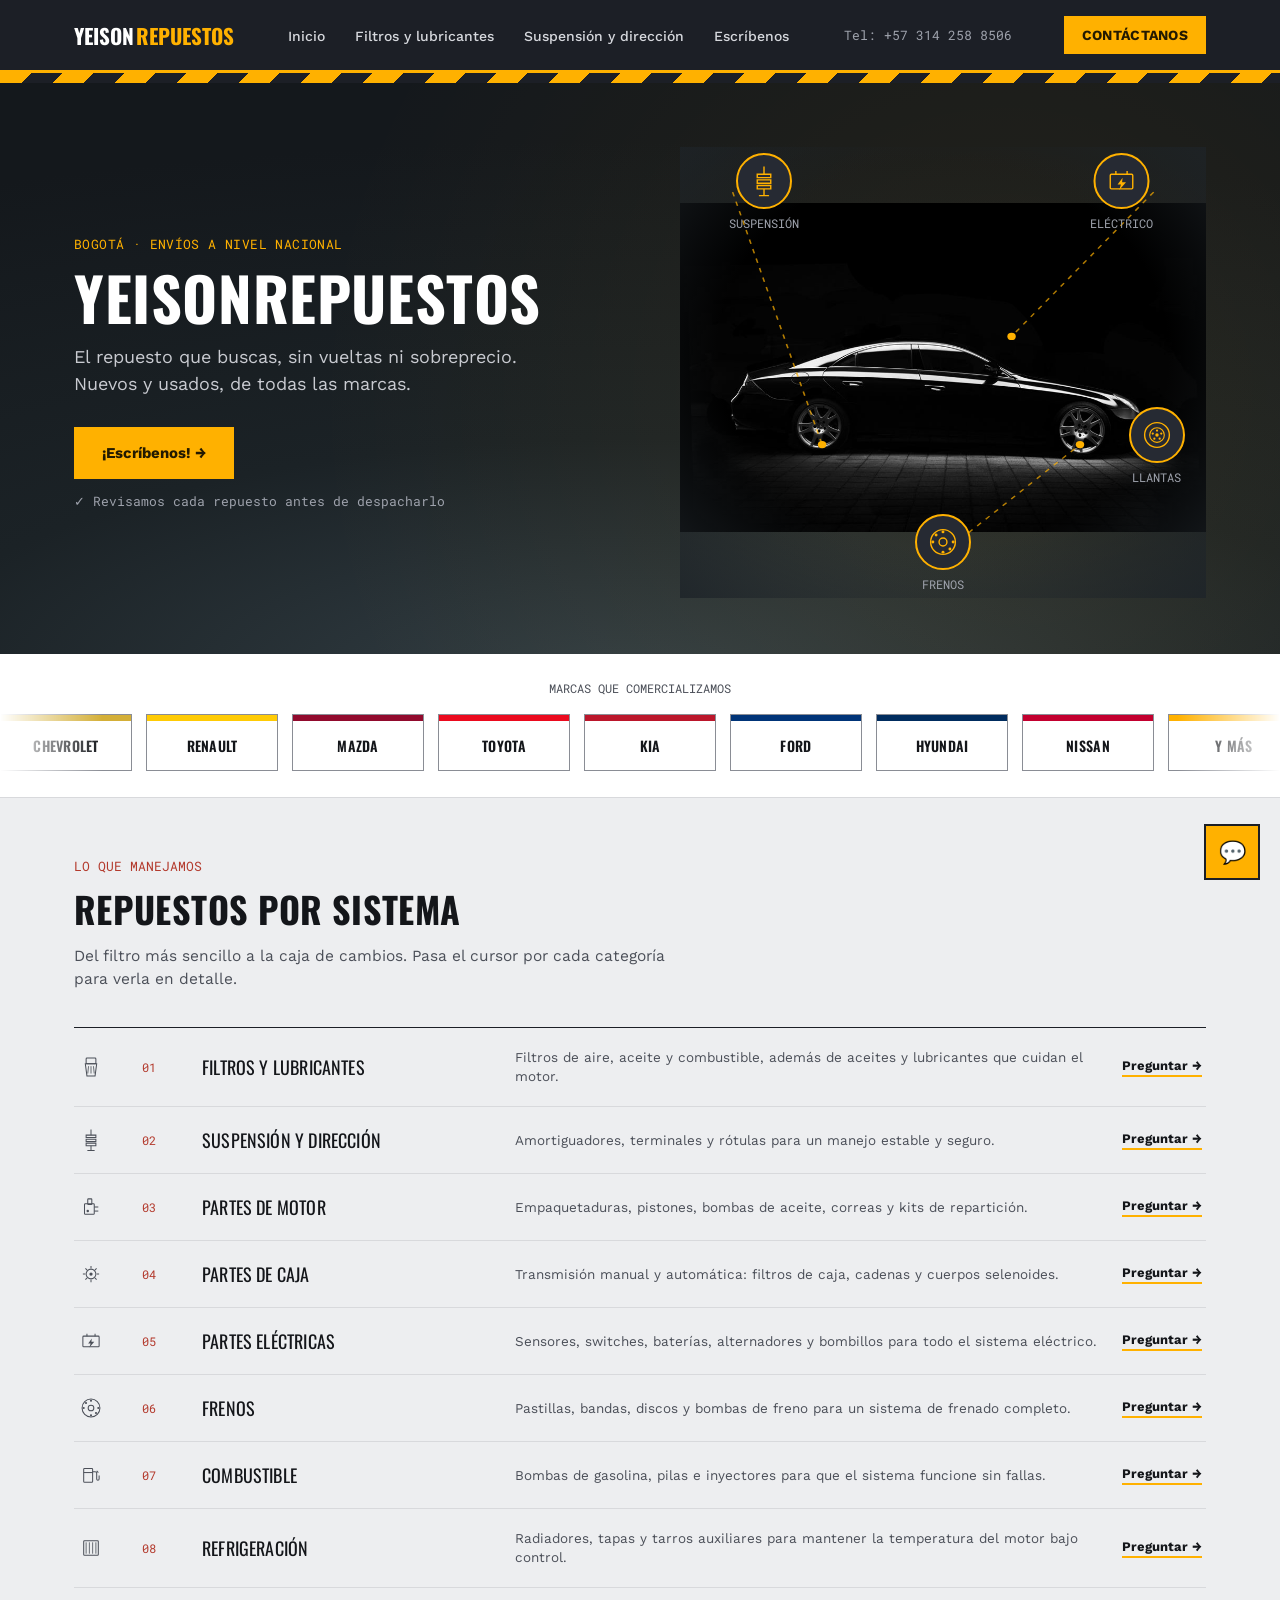
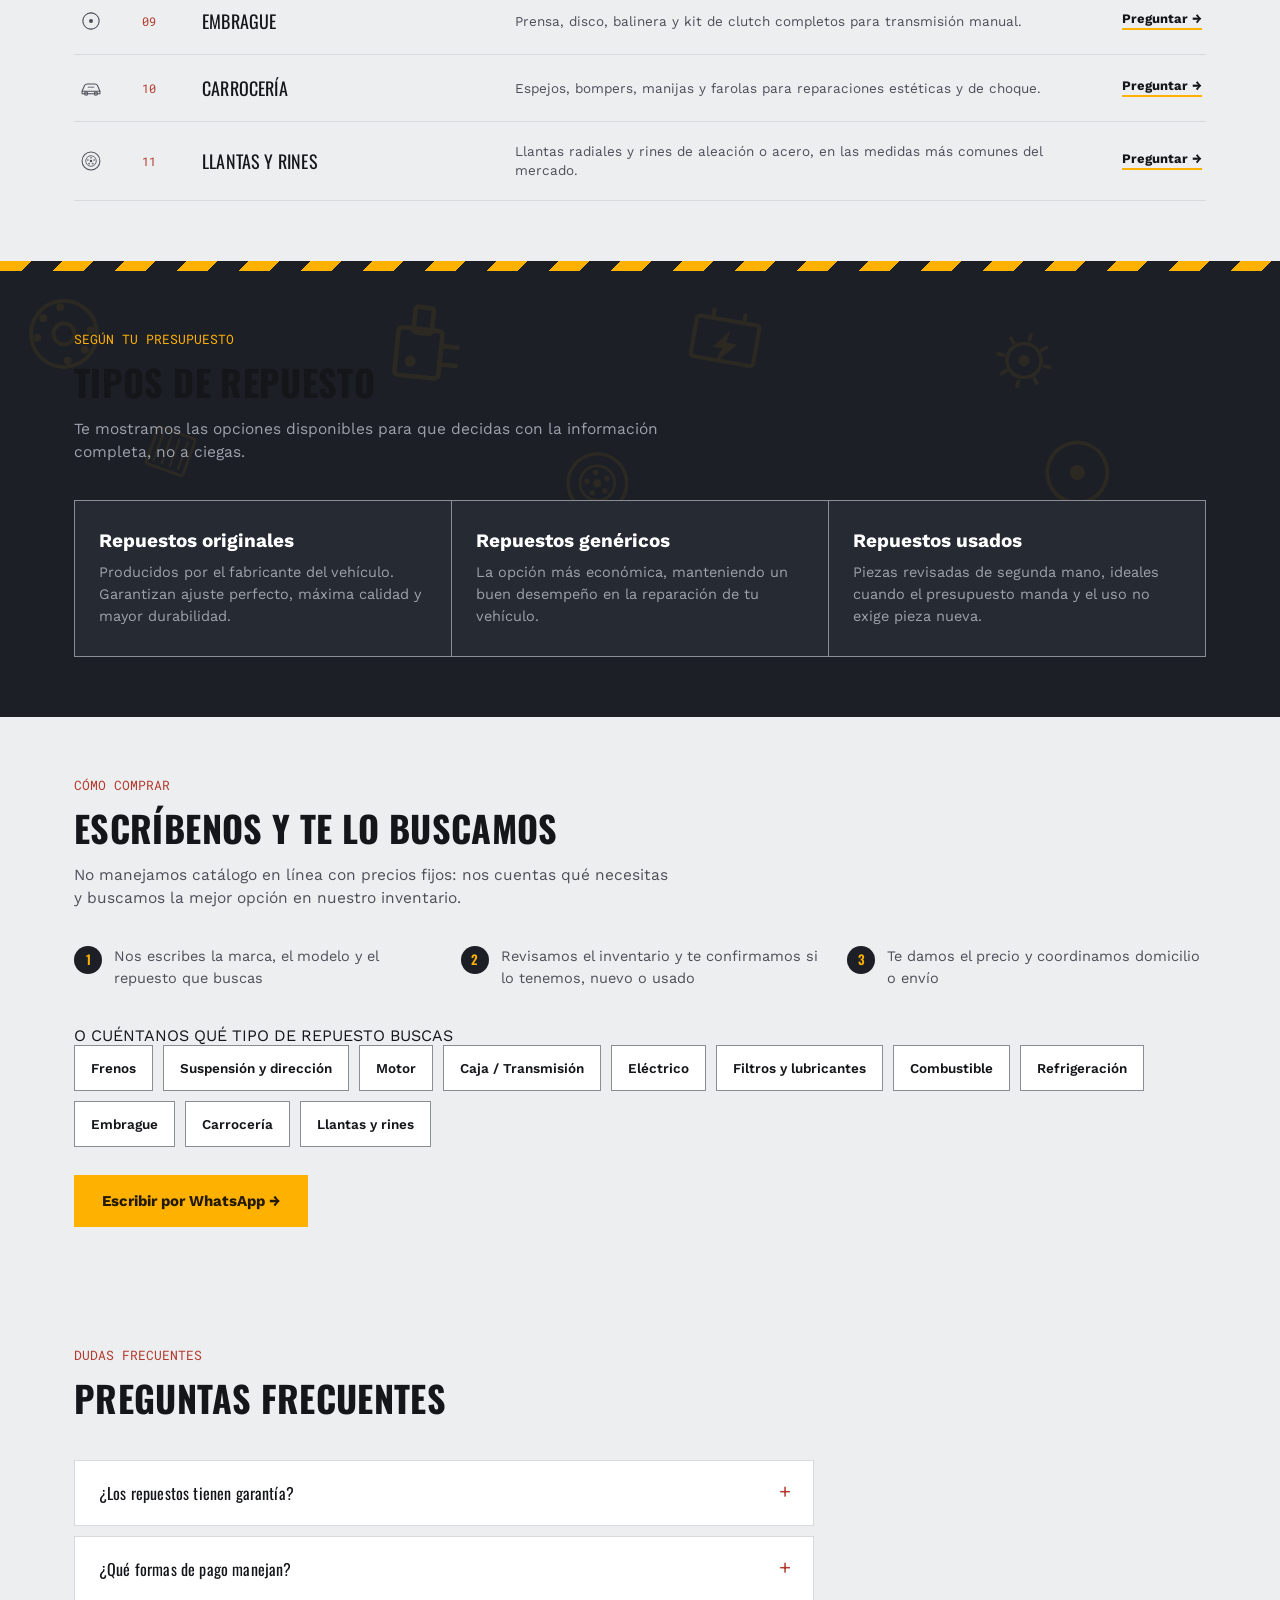
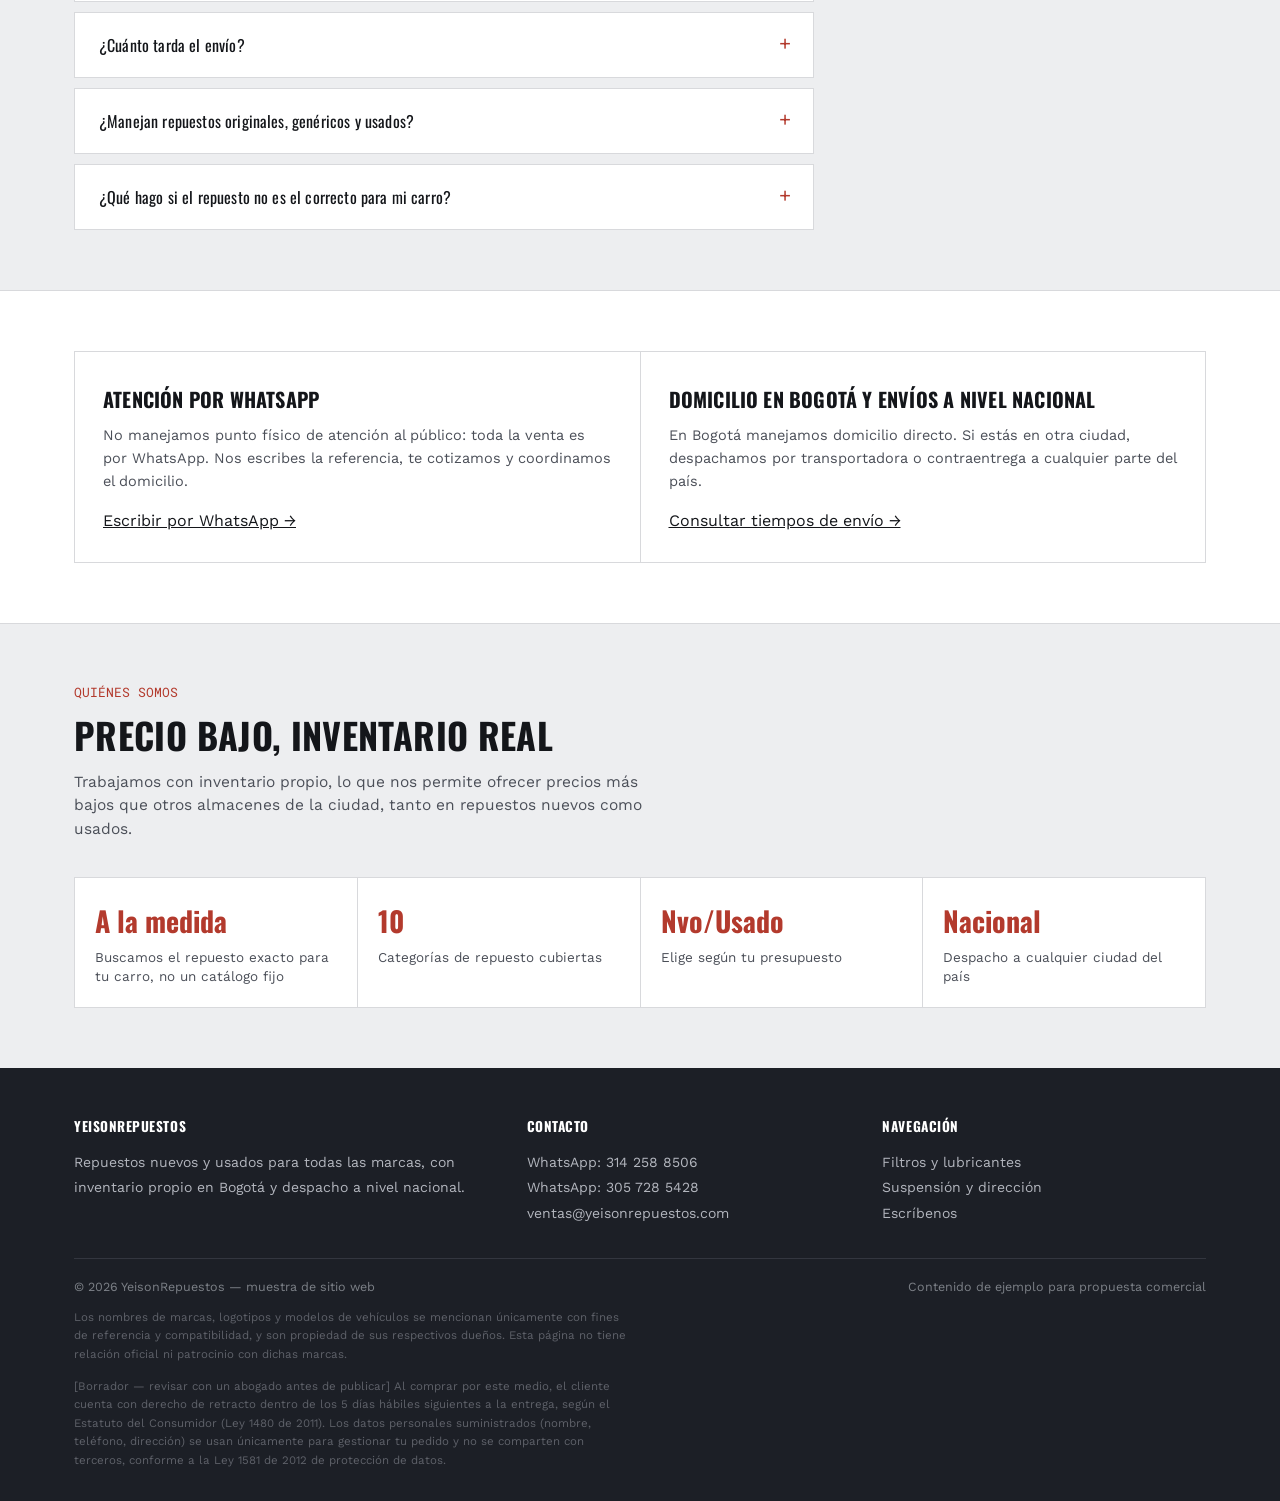
==== index.html @ 7e415b85 "Iguala el color de fondo de toda la seccion hero con el fondo del video El fondo de .hero era el --g" ====
<!DOCTYPE html>
<html lang="es">
<head>
<meta charset="UTF-8">
<meta name="viewport" content="width=device-width, initial-scale=1, viewport-fit=cover">
<link rel="icon" type="image/svg+xml" href="data:image/svg+xml,%3Csvg xmlns='http://www.w3.org/2000/svg' viewBox='0 0 100 100'%3E%3Crect width='100' height='100' rx='20' fill='%231C1F26'/%3E%3Ctext x='50' y='70' font-family='Arial,sans-serif' font-size='58' font-weight='700' fill='%23FFB100' text-anchor='middle'%3EY%3C/text%3E%3C/svg%3E">
<title>YeisonRepuestos — Repuestos de Carro en Bogotá</title>
<meta name="description" content="Repuestos de carro nuevos y usados en Bogotá con envío a nivel nacional. Frenos, suspensión, motor, filtros, eléctricos y más, de todas las marcas. Cotiza por WhatsApp.">
<!-- TEMPORAL: quitar noindex/nofollow y volver a "index, follow" cuando el sitio pase a Hostinger -->
<meta name="robots" content="noindex, nofollow">
<meta property="og:type" content="website">
<meta property="og:title" content="YeisonRepuestos — Repuestos de carro en Bogotá y a nivel nacional">
<meta property="og:description" content="Repuestos nuevos y usados de todas las marcas. Cotiza por WhatsApp y recibe en Bogotá o en cualquier ciudad del país.">
<meta property="og:locale" content="es_CO">
<meta property="og:url" content="https://www.yeisonrepuestos.com/index.html">
<meta property="og:image" content="https://www.yeisonrepuestos.com/og-image.jpg">
<meta property="og:image:width" content="1200">
<meta property="og:image:height" content="630">
<meta property="og:image:alt" content="YeisonRepuestos — Repuestos nuevos y usados en Bogotá y a nivel nacional">
<meta name="twitter:card" content="summary_large_image">
<meta name="twitter:title" content="YeisonRepuestos — Repuestos de carro en Bogotá y a nivel nacional">
<meta name="twitter:description" content="Repuestos nuevos y usados de todas las marcas. Cotiza por WhatsApp y recibe en Bogotá o en cualquier ciudad del país.">
<meta name="twitter:image" content="https://www.yeisonrepuestos.com/og-image.jpg">
<link rel="canonical" href="https://www.yeisonrepuestos.com/index.html">
<script type="application/ld+json">
{
  "@context": "https://schema.org",
  "@type": "AutoPartsStore",
  "name": "YeisonRepuestos",
  "telephone": "+573142588506",
  "description": "Repuestos de carro nuevos y usados, de todas las marcas, con despacho a nivel nacional.",
  "areaServed": ["Bogotá", "Colombia"],
  "address": {"@type": "PostalAddress", "addressLocality": "Bogotá", "addressCountry": "CO"},
  "priceRange": "$$"
}
</script>
<script type="application/ld+json">
{
  "@context": "https://schema.org",
  "@type": "FAQPage",
  "mainEntity": [
    {"@type": "Question", "name": "¿Los repuestos tienen garantía?", "acceptedAnswer": {"@type": "Answer", "text": "Cada repuesto se revisa antes de despacharlo. Escríbenos por WhatsApp y te contamos las condiciones de garantía según sea nuevo o usado."}},
    {"@type": "Question", "name": "¿Qué formas de pago manejan?", "acceptedAnswer": {"@type": "Answer", "text": "Manejamos varios medios de pago. Te los confirmamos por WhatsApp al coordinar tu pedido."}},
    {"@type": "Question", "name": "¿Cuánto tarda el envío?", "acceptedAnswer": {"@type": "Answer", "text": "En Bogotá coordinamos domicilio directo. A otras ciudades despachamos por transportadora, con tiempos que dependen del destino."}},
    {"@type": "Question", "name": "¿Manejan repuestos originales, genéricos y usados?", "acceptedAnswer": {"@type": "Answer", "text": "Sí, manejamos los tres tipos. Te mostramos las opciones disponibles según tu presupuesto para que decidas con la información completa."}},
    {"@type": "Question", "name": "¿Qué hago si el repuesto no es el correcto para mi carro?", "acceptedAnswer": {"@type": "Answer", "text": "Escríbenos apenas lo recibas y buscamos la solución más conveniente, según el caso."}}
  ]
}
</script>
<link rel="preconnect" href="https://fonts.googleapis.com">
<link rel="preconnect" href="https://fonts.gstatic.com" crossorigin>
<link href="https://fonts.googleapis.com/css2?family=Oswald:wght@400;500;600;700&family=Work+Sans:wght@400;500;600;700&family=Roboto+Mono:wght@500&display=swap" rel="stylesheet">
<style>
  :root{
    --bg:#EDEEF0;
    --surface:#FFFFFF;
    --ink:#14161A;
    --ink-soft:#4B4F58;
    --graphite:#1C1F26;
    --graphite-2:#262A33;
    --amber:#FFB100;
    --amber-ink:#231A00;
    --rust:#B33A2D;
    --green:#2F6F4E;
    --line:#D8D9DC;
    --line-strong:#8A8D95;
  }
  :root:not([data-theme="light"]){
    @media (prefers-color-scheme: dark){
      --bg:#101216; --surface:#1A1D23; --ink:#F2F2F0; --ink-soft:#B7BAC2;
      --graphite:#0B0C0F; --graphite-2:#15171C; --line:#2C2F36; --line-strong:#3A3E47;
    }
  }
  :root[data-theme="dark"]{
    --bg:#101216; --surface:#1A1D23; --ink:#F2F2F0; --ink-soft:#B7BAC2;
    --graphite:#0B0C0F; --graphite-2:#15171C; --line:#2C2F36; --line-strong:#3A3E47;
  }
  *{box-sizing:border-box;}
  html{scroll-padding-top: calc(72px + env(safe-area-inset-top,0px)); scroll-behavior:smooth;}
  html,body{height:100%;}
  body{
    margin:0; background:var(--bg); color:var(--ink);
    font-family:'Work Sans', sans-serif;
    padding-top: env(safe-area-inset-top,0px);
    padding-bottom: env(safe-area-inset-bottom,0px);
    -webkit-font-smoothing:antialiased;
  }
  h1,h2,h3,.display{
    font-family:'Oswald', sans-serif; text-transform:uppercase; letter-spacing:0.01em;
    margin:0; color:var(--ink);
  }
  a{color:inherit;}
  .wrap{max-width:1180px; margin:0 auto; padding:0 24px;}
  .icon-color{color:var(--ink-soft);}

  .hazard{
    height:10px;
    background: repeating-linear-gradient(135deg, var(--amber) 0 22px, var(--graphite) 22px 44px);
    background-size: 62px 62px;
    animation: hazard-move 3.5s linear infinite;
  }
  @keyframes hazard-move{
    from{background-position:0 0;}
    to{background-position:62px 0;}
  }
  @media (prefers-reduced-motion: reduce){
    .hazard{animation:none;}
  }

  /* SCROLL REVEAL */
  .reveal{opacity:0; transform:translateY(28px); transition:opacity .7s ease, transform .7s ease;}
  .reveal.is-visible{opacity:1; transform:translateY(0);}
  @media (prefers-reduced-motion: reduce){
    .reveal{opacity:1; transform:none; transition:none;}
  }

  /* HEADER */
  header{
    position:sticky; top:0; z-index:40; background:var(--graphite);
    padding-top: env(safe-area-inset-top,0px);
    border-bottom:3px solid var(--amber);
  }
  .nav{
    display:flex; align-items:center; justify-content:space-between;
    padding:16px 24px; max-width:1180px; margin:0 auto; gap:20px;
  }
  .brand{
    display:flex; align-items:baseline; gap:2px;
    font-family:'Oswald', sans-serif; font-size:21px; font-weight:700; color:#fff;
    text-decoration:none; line-height:1; white-space:nowrap;
  }
  .brand span{color:var(--amber);}
  .nav-links{display:flex; gap:26px; list-style:none; margin:0; padding:0;}
  .nav-links a{
    color:#D6D8DD; text-decoration:none; font-size:14px; font-weight:500;
    padding:6px 2px; border-bottom:2px solid transparent; white-space:nowrap;
  }
  .nav-links a:hover{color:#fff; border-color:var(--amber);}
  .nav-phone{
    font-family:'Roboto Mono', monospace; font-size:13px; color:#9EA2AC; white-space:nowrap;
  }
  .cta-wsp{
    display:inline-flex; align-items:center; gap:8px;
    background:var(--amber); color:var(--amber-ink);
    font-weight:700; font-size:14px; text-transform:uppercase; letter-spacing:0.02em;
    padding:11px 18px; border:none; text-decoration:none; white-space:nowrap;
  }
  .cta-wsp:hover{background:#ffc233;}

  /* HERO — simple, one message, one action (like the reference site) */
  .hero{
    background: radial-gradient(130% 95% at 50% 105%, #333f45 0%, #1b2226 45%, #14181c 100%);
    color:#fff; padding:64px 0 56px; position:relative; overflow:hidden;
  }
  .hero::before{
    content:""; position:absolute; inset:-15%; z-index:0; pointer-events:none;
    background: radial-gradient(circle at 72% 55%, rgba(255,177,0,0.07), transparent 55%);
    animation: hero-glow 9s ease-in-out infinite alternate;
  }
  @keyframes hero-glow{
    0%{ opacity:0.55; transform:scale(1); }
    100%{ opacity:1; transform:scale(1.06); }
  }
  @media (prefers-reduced-motion: reduce){
    .hero::before{ animation:none; }
  }
  .hero-grid{position:relative; z-index:1; display:grid; grid-template-columns:1.05fr 0.95fr; gap:24px; align-items:center;}
  .hero-text{text-align:left;}
  .hero-photo-wrap{position:relative; margin:0 auto; padding:56px 0 66px;}
  .hero-photo{width:100%; height:auto; display:block;}
  .hero-photo-fade{
    position:absolute; inset:0; pointer-events:none;
    background: radial-gradient(ellipse 78% 78% at 50% 46%, transparent 55%, #1e2429 100%);
  }
  .hero-photo-lines{position:absolute; inset:0; width:100%; height:100%; overflow:visible;}
  .hero-callout{position:absolute; transform:translate(-50%,-50%); display:flex; flex-direction:column; align-items:center; gap:6px;}
  .hero-callout-badge{width:56px; height:56px; border-radius:50%; background:var(--graphite-2); border:2px solid var(--amber); display:flex; align-items:center; justify-content:center;}
  .hero-callout-badge svg{width:36px; height:36px; color:var(--amber);}
  .hero-callout-label{font-family:'Roboto Mono', monospace; font-size:12px; color:#9EA2AC; white-space:nowrap;}
  .hero .kicker{
    font-family:'Roboto Mono', monospace; font-size:13px; color:var(--amber);
    letter-spacing:0.03em; display:block; margin-bottom:14px;
  }
  .hero h1{color:#fff; font-size:clamp(34px,6vw,60px); line-height:1; margin:0 0 16px;}
  .hero p.lede{
    font-family:'Work Sans'; font-size:18px; color:#C9CBD1; max-width:44ch;
    margin:0 0 30px; line-height:1.5;
  }
  @media (max-width:880px){
    .hero-grid{grid-template-columns:1fr;}
    .hero-text{text-align:center;}
    .hero p.lede{margin:0 auto 30px;}
    .hero-art{order:-1; max-width:320px; margin:0 auto 12px;}
  }
  .btn{
    display:inline-flex; align-items:center; gap:8px; padding:15px 26px;
    text-decoration:none; font-weight:700; font-size:15px; border:2px solid transparent;
    transition:transform .2s ease, background .2s ease, box-shadow .2s ease;
  }
  .btn-primary{background:var(--amber); color:var(--amber-ink);}
  .btn-primary:hover{background:#ffc233; transform:translateY(-2px); box-shadow:0 10px 20px -10px rgba(255,177,0,0.5);}
  .btn-ghost{border-color:#4A4E58; color:#fff;}
  .btn-ghost:hover{border-color:var(--amber); color:var(--amber); transform:translateY(-2px);}

  /* BRAND STRIP */
  .brands-strip{background:var(--surface); border-bottom:1px solid var(--line); overflow:hidden;}
  .brands-strip .wrap{padding-top:26px; padding-bottom:26px; max-width:100%; padding-left:0; padding-right:0;}
  .brands-strip .strip-label{
    display:block; font-family:'Roboto Mono', monospace; font-size:12px; color:var(--ink-soft);
    text-align:center; margin-bottom:18px; padding:0 16px;
  }
  .brand-marquee{
    overflow:hidden; -webkit-mask-image:linear-gradient(90deg, transparent, #000 8%, #000 92%, transparent);
    mask-image:linear-gradient(90deg, transparent, #000 8%, #000 92%, transparent);
  }
  .brand-track{
    display:flex; gap:14px; width:max-content;
    animation: brand-scroll 26s linear infinite;
  }
  .brand-marquee:hover .brand-track{animation-play-state:paused;}
  @keyframes brand-scroll{
    from{transform:translateX(0);}
    to{transform:translateX(-50%);}
  }
  @media (prefers-reduced-motion: reduce){
    .brand-track{animation:none; flex-wrap:wrap; justify-content:center; width:auto;}
  }
  .brand-badge{
    flex:none; width:132px; border:1.5px solid var(--line-strong); background:var(--surface);
    display:flex; flex-direction:column; overflow:hidden;
  }
  .brand-badge .badge-bar{height:6px;}
  .brand-badge .badge-name{
    font-family:'Oswald'; font-size:14px; font-weight:600; letter-spacing:0.02em;
    color:var(--ink); text-transform:uppercase; text-align:center; padding:14px 8px;
  }

  section{padding:60px 0;}
  .section-head{margin-bottom:36px; max-width:60ch;}
  .section-head .eyebrow{
    font-family:'Roboto Mono', monospace; font-size:12.5px; color:var(--rust); display:block; margin-bottom:8px;
  }
  .section-head h2{font-size:clamp(26px,3.4vw,36px); margin-bottom:10px;}
  .section-head p{color:var(--ink-soft); font-size:15.5px; line-height:1.5; margin:0;}

  /* INTERACTIVE CATEGORY LIST — hover-preview list inspired by the reference the user shared */
  .il-list{position:relative; border-top:1.5px solid var(--graphite);}
  .il-highlight{
    position:absolute; left:0; right:0; top:0; height:0; opacity:0;
    background:var(--amber); z-index:1; pointer-events:none;
    transition: top .35s cubic-bezier(.16,1,.3,1), height .35s cubic-bezier(.16,1,.3,1), opacity .3s ease;
  }
  .il-row{
    position:relative; z-index:2; display:grid;
    grid-template-columns: 44px 40px 1fr 2fr auto; align-items:center; gap:20px;
    padding:20px 4px; border-bottom:1px solid var(--line); cursor:pointer;
    transition:color .35s ease;
  }
  .il-row .il-icon{width:26px; height:26px; color:var(--ink-soft); transition:color .35s ease;}
  .il-row .il-num{font-family:'Roboto Mono', monospace; font-size:12px; color:var(--rust); transition:color .35s ease;}
  .il-row .il-name{font-family:'Oswald'; font-size:18px; text-transform:uppercase; letter-spacing:.01em; text-decoration:none; color:inherit;}
  .il-row .il-name:hover{text-decoration:underline;}
  .il-row .il-desc{font-size:13.5px; color:var(--ink-soft); line-height:1.4; transition:color .35s ease;}
  .il-row .il-cta{
    font-size:13px; font-weight:700; color:var(--ink); text-decoration:none;
    border-bottom:2px solid var(--amber); padding-bottom:2px; white-space:nowrap;
    transition:color .35s ease, border-color .35s ease;
  }
  .il-row.is-active{color:var(--amber-ink);}
  .il-row.is-active .il-icon,
  .il-row.is-active .il-num,
  .il-row.is-active .il-desc{color:var(--amber-ink);}
  .il-row.is-active .il-cta{color:var(--amber-ink); border-color:var(--amber-ink);}
  .il-preview{
    position:fixed; width:150px; height:150px; z-index:100;
    background:var(--graphite); border:2px solid var(--amber);
    display:flex; align-items:center; justify-content:center;
    pointer-events:none; opacity:0; clip-path:inset(50%);
    transform:translate(-50%,-50%);
    transition: clip-path .5s cubic-bezier(.4,0,.2,1), opacity .4s ease;
  }
  .il-preview svg{width:64px; height:64px; color:var(--amber);}
  @media (hover:none){ .il-preview{display:none;} }

  /* TIPOS DE REPUESTO */
  .tipos-band{background:var(--graphite); color:#fff; position:relative; overflow:hidden;}
  .tipos-band .section-head p{color:#9EA2AC;}
  .tipos-bg{position:absolute; inset:0; width:100%; height:100%; color:var(--amber); opacity:0.07; pointer-events:none; z-index:0;}
  @media (max-width:880px){ .tipos-bg{display:none;} }
  .tipos-band > .wrap{position:relative; z-index:1;}
  .tipos-grid{display:grid; grid-template-columns:repeat(3,1fr); gap:1px; background:var(--line-strong); border:1px solid var(--line-strong);}
  .tipo-card{background:var(--graphite-2); padding:28px 24px; transition:transform .25s ease, box-shadow .25s ease;}
  .tipo-card:hover{transform:translateY(-4px); box-shadow:0 10px 24px -8px rgba(255,177,0,0.25);}
  .tipo-card h3{font-size:19px; text-transform:none; letter-spacing:0; font-family:'Work Sans'; font-weight:700; color:#fff; margin-bottom:10px;}
  .tipo-card p{font-size:14.5px; color:#9EA2AC; line-height:1.5; margin:0;}

  /* PREGUNTANOS — cómo comprar, sin catálogo autoservicio */
  .ask-steps{display:grid; grid-template-columns:repeat(3,1fr); gap:28px; margin-bottom:36px;}
  .ask-step{display:flex; gap:12px; align-items:flex-start; font-size:14.5px; color:var(--ink-soft); line-height:1.5;}
  .qs-num{
    flex:none; width:28px; height:28px; border-radius:50%; background:var(--graphite); color:var(--amber);
    font-family:'Oswald'; font-size:13px; font-weight:600; display:flex; align-items:center; justify-content:center;
  }
  .ask-chips{display:flex; flex-wrap:wrap; gap:10px; margin-bottom:28px;}
  .ask-chip{
    font-family:'Work Sans'; font-size:13.5px; font-weight:600; text-decoration:none;
    padding:14px 16px; border:1.5px solid var(--line-strong); background:var(--surface); color:var(--ink);
    transition:transform .2s ease, background .2s ease, border-color .2s ease, color .2s ease;
  }
  .ask-chip:hover{background:var(--graphite); border-color:var(--graphite); color:#fff; transform:translateY(-2px);}

  /* FAQ */
  .faq-list{display:grid; gap:10px; max-width:74ch;}
  .faq-item{background:var(--surface); border:1.5px solid var(--line); padding:4px 20px;}
  .faq-item summary{
    padding:16px 4px; font-family:'Oswald'; font-size:16px; letter-spacing:0.01em;
    cursor:pointer; list-style:none; color:var(--ink); position:relative; padding-right:28px;
  }
  .faq-item summary::-webkit-details-marker{display:none;}
  .faq-item summary::after{
    content:"+"; position:absolute; right:2px; top:14px; color:var(--rust); font-size:20px; font-family:'Work Sans';
  }
  .faq-item[open] summary::after{content:"−";}
  .faq-item[open] summary{border-bottom:1px solid var(--line); margin-bottom:14px;}
  .faq-item p{font-size:14.5px; color:var(--ink-soft); line-height:1.6; margin:0 0 16px;}

  /* QUIENES SOMOS + STATS */
  .stats-grid{display:grid; grid-template-columns:repeat(4,1fr); gap:1px; background:var(--line); border:1px solid var(--line); margin-top:36px;}
  .stat-item{background:var(--surface); padding:22px 20px; transition:transform .25s ease, box-shadow .25s ease;}
  .stat-item:hover{transform:translateY(-4px); box-shadow:0 10px 20px -10px rgba(20,22,26,0.25);}
  .stat-num{font-family:'Oswald'; font-size:28px; font-weight:700; color:var(--rust); display:block; margin-bottom:6px;}
  .stat-txt{font-size:13.5px; color:var(--ink-soft); line-height:1.35;}

  /* ATENCION / ENVIOS */
  .contact-band{background:var(--surface); border-top:1px solid var(--line); border-bottom:1px solid var(--line);}
  .contact-grid{display:grid; grid-template-columns:1fr 1fr; gap:1px; background:var(--line); border:1px solid var(--line);}
  .contact-card{background:var(--surface); padding:32px 28px; transition:transform .25s ease, box-shadow .25s ease;}
  .contact-card:hover{transform:translateY(-4px); box-shadow:0 10px 20px -10px rgba(20,22,26,0.25);}
  .contact-card h3{font-size:20px; margin-bottom:10px;}
  .contact-card p{font-size:14.5px; color:var(--ink-soft); line-height:1.6; margin:0 0 18px;}

  /* FOOTER */
  footer{background:var(--graphite); color:#D6D8DD; padding:48px 0 32px; padding-bottom: calc(32px + env(safe-area-inset-bottom,0px));}
  .foot-grid{display:grid; grid-template-columns:1.3fr 1fr 1fr; gap:32px; padding-bottom:32px; border-bottom:1px solid #33363F;}
  .foot-grid h3{color:#fff; font-size:13.5px; text-transform:uppercase; letter-spacing:0.04em; margin:0 0 14px; font-family:'Oswald';}
  .foot-grid p, .foot-grid a{font-size:14px; color:#B3B6BE; line-height:1.8; text-decoration:none; display:block;}
  .foot-grid a:hover{color:var(--amber);}
  .foot-bottom{display:flex; justify-content:space-between; padding-top:20px; font-size:12.5px; color:#7C8087; flex-wrap:wrap; gap:8px;}
  .trademark-note{font-size:11.5px; color:#5E6169; line-height:1.6; margin:14px 0 0; max-width:80ch;}

  .wsp-float{
    position:fixed; right:20px; bottom:calc(20px + env(safe-area-inset-bottom,0px));
    background:var(--amber); color:var(--amber-ink); width:56px; height:56px;
    display:flex; align-items:center; justify-content:center; text-decoration:none;
    font-weight:700; font-size:22px; z-index:50; border:2px solid var(--graphite);
  }
  .wsp-float::before{
    content:""; position:absolute; inset:-6px; border-radius:50%;
    border:2px solid var(--amber); opacity:0; animation:wsp-pulse 2.4s ease-out infinite;
  }
  @keyframes wsp-pulse{
    0%{opacity:.55; transform:scale(0.9);}
    100%{opacity:0; transform:scale(1.5);}
  }
  @media (prefers-reduced-motion: reduce){
    .wsp-float::before{animation:none;}
  }
  .mobile-cta{display:none;}
  @media (max-width:640px){
    .wsp-float{display:none;}
    .mobile-cta{
      display:flex; position:fixed; left:0; right:0; bottom:0; z-index:60;
      background:var(--graphite); border-top:3px solid var(--amber);
      padding:10px 16px calc(10px + env(safe-area-inset-bottom,0px));
    }
    .mobile-cta a{
      flex:1; display:flex; align-items:center; justify-content:center; gap:8px;
      background:var(--amber); color:var(--amber-ink); font-weight:700; font-size:15px;
      padding:12px; text-decoration:none;
    }
    body{padding-bottom:calc(70px + env(safe-area-inset-bottom,0px));}
  }

  @media (max-width:1180px){
    .nav-links, .nav-phone{display:none;}
  }
  @media (max-width:880px){
    .il-row{grid-template-columns: 32px 1fr auto; row-gap:6px;}
    .il-row .il-num{display:none;}
    .il-row .il-desc{grid-column:1 / -1; padding-left:44px;}
    .tipos-grid{grid-template-columns:1fr;}
    .ask-steps{grid-template-columns:1fr;}
    .grid{grid-template-columns:repeat(2,1fr);}
    .stats-grid{grid-template-columns:repeat(2,1fr);}
    .contact-grid{grid-template-columns:1fr;}
    .foot-grid{grid-template-columns:1fr; gap:24px;}
  }
  @media (max-width:560px){
    .grid{grid-template-columns:1fr;}
    .stats-grid{grid-template-columns:1fr;}
  }

  :focus-visible{outline:none; box-shadow: 0 0 0 2px var(--amber), 0 0 0 5px var(--graphite);}
  .skip-link{position:absolute; left:-9999px; top:0; background:var(--amber); color:var(--amber-ink); padding:12px 20px; font-weight:700; z-index:200; text-decoration:none;}
  .skip-link:focus{left:12px; top:12px;}
  @media (prefers-reduced-motion: reduce){ html{scroll-behavior:auto;} }
</style>
</head>
<body>
<a href="#main-content" class="skip-link">Saltar al contenido</a>

<svg width="0" height="0" style="position:absolute" aria-hidden="true">
  <defs>
    <symbol id="ic-frenos" viewBox="0 0 64 64">
      <circle cx="32" cy="32" r="22" fill="none" stroke="currentColor" stroke-width="2.5"/>
      <circle cx="32" cy="32" r="7" fill="none" stroke="currentColor" stroke-width="2.5"/>
      <circle cx="32" cy="14" r="2.6" fill="currentColor"/><circle cx="32" cy="50" r="2.6" fill="currentColor"/>
      <circle cx="14" cy="32" r="2.6" fill="currentColor"/><circle cx="50" cy="32" r="2.6" fill="currentColor"/>
      <circle cx="19.7" cy="19.7" r="2.6" fill="currentColor"/><circle cx="44.3" cy="44.3" r="2.6" fill="currentColor"/>
    </symbol>
    <symbol id="ic-suspension" viewBox="0 0 64 64">
      <line x1="32" y1="6" x2="32" y2="20" stroke="currentColor" stroke-width="2.5"/>
      <path d="M20 20 h24 v6 h-24 z M20 30 h24 v6 h-24 z M20 40 h24 v6 h-24 z" fill="none" stroke="currentColor" stroke-width="2.5"/>
      <line x1="32" y1="46" x2="32" y2="58" stroke="currentColor" stroke-width="2.5"/>
      <line x1="24" y1="58" x2="40" y2="58" stroke="currentColor" stroke-width="2.5" stroke-linecap="round"/>
    </symbol>
    <symbol id="ic-motor" viewBox="0 0 64 64">
      <rect x="16" y="24" width="24" height="26" rx="2" fill="none" stroke="currentColor" stroke-width="2.5"/>
      <rect x="24" y="12" width="10" height="14" rx="1.5" fill="none" stroke="currentColor" stroke-width="2.5"/>
      <line x1="40" y1="32" x2="50" y2="32" stroke="currentColor" stroke-width="2.5"/>
      <line x1="40" y1="42" x2="50" y2="42" stroke="currentColor" stroke-width="2.5"/>
      <circle cx="24" cy="42" r="3" fill="currentColor"/>
    </symbol>
    <symbol id="ic-filtros" viewBox="0 0 64 64">
      <rect x="20" y="10" width="24" height="14" rx="2" fill="none" stroke="currentColor" stroke-width="2.5"/>
      <path d="M18 24 h28 l-4 30 h-20 z" fill="none" stroke="currentColor" stroke-width="2.5"/>
      <line x1="26" y1="30" x2="24" y2="48" stroke="currentColor" stroke-width="2"/>
      <line x1="32" y1="30" x2="32" y2="48" stroke="currentColor" stroke-width="2"/>
      <line x1="38" y1="30" x2="40" y2="48" stroke="currentColor" stroke-width="2"/>
    </symbol>
    <symbol id="ic-electrico" viewBox="0 0 64 64">
      <rect x="12" y="20" width="40" height="26" rx="2" fill="none" stroke="currentColor" stroke-width="2.5"/>
      <line x1="22" y1="20" x2="22" y2="14" stroke="currentColor" stroke-width="2.5"/>
      <line x1="42" y1="20" x2="42" y2="14" stroke="currentColor" stroke-width="2.5"/>
      <polygon points="34,26 25,38 31,38 28,48 40,34 33,34" fill="currentColor"/>
    </symbol>
    <symbol id="ic-carroceria" viewBox="0 0 64 64">
      <path d="M10 40 l6-14 c1.5-3 4-4 7-4 h18 c3 0 5.5 1 7 4 l6 14" fill="none" stroke="currentColor" stroke-width="2.5"/>
      <path d="M10 40 h44 v6 h-44 z" fill="none" stroke="currentColor" stroke-width="2.5"/>
      <circle cx="20" cy="46" r="4" fill="none" stroke="currentColor" stroke-width="2.5"/>
      <circle cx="44" cy="46" r="4" fill="none" stroke="currentColor" stroke-width="2.5"/>
      <line x1="24" y1="30" x2="40" y2="30" stroke="currentColor" stroke-width="2"/>
    </symbol>
    <symbol id="ic-caja" viewBox="0 0 64 64">
      <circle cx="32" cy="32" r="12" fill="none" stroke="currentColor" stroke-width="2.5"/>
      <circle cx="32" cy="32" r="4" fill="currentColor"/>
      <g stroke="currentColor" stroke-width="2.5">
        <line x1="32" y1="12" x2="32" y2="18"/><line x1="32" y1="46" x2="32" y2="52"/>
        <line x1="12" y1="32" x2="18" y2="32"/><line x1="46" y1="32" x2="52" y2="32"/>
        <line x1="18.3" y1="18.3" x2="22.5" y2="22.5"/><line x1="41.5" y1="41.5" x2="45.7" y2="45.7"/>
        <line x1="45.7" y1="18.3" x2="41.5" y2="22.5"/><line x1="22.5" y1="41.5" x2="18.3" y2="45.7"/>
      </g>
    </symbol>
    <symbol id="ic-combustible" viewBox="0 0 64 64">
      <rect x="14" y="16" width="22" height="34" rx="2" fill="none" stroke="currentColor" stroke-width="2.5"/>
      <line x1="14" y1="26" x2="36" y2="26" stroke="currentColor" stroke-width="2.5"/>
      <path d="M36 24 h6 c2 0 4 2 4 4 v14 c0 2 1.5 3 3 3 s3-1 3-3 v-9" fill="none" stroke="currentColor" stroke-width="2.5"/>
      <path d="M46 22 l4 4" stroke="currentColor" stroke-width="2.5"/>
    </symbol>
    <symbol id="ic-refrigeracion" viewBox="0 0 64 64">
      <rect x="14" y="14" width="36" height="36" rx="2" fill="none" stroke="currentColor" stroke-width="2.5"/>
      <path d="M20 18 v28 M28 18 v28 M36 18 v28 M44 18 v28" stroke="currentColor" stroke-width="2"/>
    </symbol>
    <symbol id="ic-embrague" viewBox="0 0 64 64">
      <circle cx="32" cy="32" r="20" fill="none" stroke="currentColor" stroke-width="2.5"/>
      <circle cx="32" cy="32" r="20" fill="none" stroke="currentColor" stroke-width="1.5" stroke-dasharray="3 4"/>
      <circle cx="32" cy="32" r="5" fill="currentColor"/>
    </symbol>
    <symbol id="ic-llantas" viewBox="0 0 64 64">
      <circle cx="32" cy="32" r="22" fill="none" stroke="currentColor" stroke-width="2.5"/>
      <circle cx="32" cy="32" r="13" fill="none" stroke="currentColor" stroke-width="2"/>
      <circle cx="32" cy="32" r="3" fill="currentColor"/>
      <circle cx="32" cy="24" r="2" fill="currentColor"/><circle cx="39.6" cy="29.5" r="2" fill="currentColor"/>
      <circle cx="36.7" cy="38.5" r="2" fill="currentColor"/><circle cx="27.3" cy="38.5" r="2" fill="currentColor"/>
      <circle cx="24.4" cy="29.5" r="2" fill="currentColor"/>
    </symbol>
  </defs>
</svg>

<header>
  <nav class="nav" aria-label="Principal">
    <a href="#" class="brand">YEISON<span>REPUESTOS</span></a>
    <ul class="nav-links">
      <li><a href="#">Inicio</a></li>
      <li><a href="filtros.html">Filtros y lubricantes</a></li>
      <li><a href="suspension.html">Suspensión y dirección</a></li>
      <li><a href="#catalogo">Escríbenos</a></li>
    </ul>
    <span class="nav-phone">Tel: +57 314 258 8506</span>
    <a class="cta-wsp" href="https://wa.me/573142588506" target="_blank" rel="noopener">Contáctanos</a>
  </nav>
</header>

<div class="hazard"></div>

<main id="main-content" tabindex="-1">
<section class="hero">
  <div class="wrap hero-grid">
    <div class="hero-text">
      <span class="kicker">BOGOTÁ · ENVÍOS A NIVEL NACIONAL</span>
      <h1>YEISONREPUESTOS</h1>
      <p class="lede">El repuesto que buscas, sin vueltas ni sobreprecio. Nuevos y usados, de todas las marcas.</p>
      <a class="btn btn-primary" href="https://wa.me/573142588506" target="_blank" rel="noopener">¡Escríbenos! →</a>
      <p style="font-family:'Roboto Mono',monospace; font-size:12.5px; color:#9EA2AC; margin:14px 0 0;">✓ Revisamos cada repuesto antes de despacharlo</p>
    </div>
    <div class="hero-art reveal">
      <div class="hero-photo-wrap">
        <video class="hero-photo" autoplay muted loop playsinline poster="hero-car.jpg" width="1000" height="625" aria-label="Carro sedán desarmándose y armándose en sus partes, referencia visual de los repuestos que maneja YeisonRepuestos">
          <source src="hero-car.mp4" type="video/mp4">
        </video>
        <div class="hero-photo-fade" aria-hidden="true"></div>
        <svg class="hero-photo-lines" viewBox="0 0 100 100" preserveAspectRatio="none" aria-hidden="true">
          <line x1="10" y1="10" x2="27" y2="66" stroke="#FFB100" stroke-width="0.3" stroke-dasharray="1 1.2" opacity="0.7"/>
          <line x1="90" y1="10" x2="63" y2="42" stroke="#FFB100" stroke-width="0.3" stroke-dasharray="1 1.2" opacity="0.7"/>
          <line x1="50" y1="90" x2="76" y2="66" stroke="#FFB100" stroke-width="0.3" stroke-dasharray="1 1.2" opacity="0.7"/>
          <circle cx="27" cy="66" r="0.8" fill="#FFB100"/>
          <circle cx="63" cy="42" r="0.8" fill="#FFB100"/>
          <circle cx="76" cy="66" r="0.8" fill="#FFB100"/>
        </svg>
        <div class="hero-callout" style="left:16%; top:10%;" aria-hidden="true">
          <span class="hero-callout-badge"><svg viewBox="0 0 64 64"><use href="#ic-suspension"></use></svg></span>
          <span class="hero-callout-label">SUSPENSIÓN</span>
        </div>
        <div class="hero-callout" style="left:84%; top:10%;" aria-hidden="true">
          <span class="hero-callout-badge"><svg viewBox="0 0 64 64"><use href="#ic-electrico"></use></svg></span>
          <span class="hero-callout-label">ELÉCTRICO</span>
        </div>
        <div class="hero-callout" style="left:50%; top:90%;" aria-hidden="true">
          <span class="hero-callout-badge"><svg viewBox="0 0 64 64"><use href="#ic-frenos"></use></svg></span>
          <span class="hero-callout-label">FRENOS</span>
        </div>
        <div class="hero-callout" style="left:90.6%; top:66.4%;" aria-hidden="true">
          <span class="hero-callout-badge"><svg viewBox="0 0 64 64"><use href="#ic-llantas"></use></svg></span>
          <span class="hero-callout-label">LLANTAS</span>
        </div>
      </div>
    </div>
  </div>
</section>

<div class="brands-strip">
  <div class="wrap">
    <span class="strip-label">MARCAS QUE COMERCIALIZAMOS</span>
    <div class="brand-marquee">
      <div class="brand-track">
        <div class="brand-badge"><span class="badge-bar" style="background:#D4AF37;"></span><span class="badge-name">Chevrolet</span></div>
        <div class="brand-badge"><span class="badge-bar" style="background:#FFCB05;"></span><span class="badge-name">Renault</span></div>
        <div class="brand-badge"><span class="badge-bar" style="background:#910A2D;"></span><span class="badge-name">Mazda</span></div>
        <div class="brand-badge"><span class="badge-bar" style="background:#EB0A1E;"></span><span class="badge-name">Toyota</span></div>
        <div class="brand-badge"><span class="badge-bar" style="background:#BB162B;"></span><span class="badge-name">Kia</span></div>
        <div class="brand-badge"><span class="badge-bar" style="background:#003478;"></span><span class="badge-name">Ford</span></div>
        <div class="brand-badge"><span class="badge-bar" style="background:#002C5E;"></span><span class="badge-name">Hyundai</span></div>
        <div class="brand-badge"><span class="badge-bar" style="background:#C3002F;"></span><span class="badge-name">Nissan</span></div>
        <div class="brand-badge"><span class="badge-bar" style="background:var(--amber);"></span><span class="badge-name">Y más</span></div>
        <div class="brand-badge"><span class="badge-bar" style="background:#D4AF37;"></span><span class="badge-name">Chevrolet</span></div>
        <div class="brand-badge"><span class="badge-bar" style="background:#FFCB05;"></span><span class="badge-name">Renault</span></div>
        <div class="brand-badge"><span class="badge-bar" style="background:#910A2D;"></span><span class="badge-name">Mazda</span></div>
        <div class="brand-badge"><span class="badge-bar" style="background:#EB0A1E;"></span><span class="badge-name">Toyota</span></div>
        <div class="brand-badge"><span class="badge-bar" style="background:#BB162B;"></span><span class="badge-name">Kia</span></div>
        <div class="brand-badge"><span class="badge-bar" style="background:#003478;"></span><span class="badge-name">Ford</span></div>
        <div class="brand-badge"><span class="badge-bar" style="background:#002C5E;"></span><span class="badge-name">Hyundai</span></div>
        <div class="brand-badge"><span class="badge-bar" style="background:#C3002F;"></span><span class="badge-name">Nissan</span></div>
        <div class="brand-badge"><span class="badge-bar" style="background:var(--amber);"></span><span class="badge-name">Y más</span></div>
      </div>
    </div>
  </div>
</div>

<section>
  <div class="wrap">
    <div class="section-head reveal">
      <span class="eyebrow">LO QUE MANEJAMOS</span>
      <h2>Repuestos por sistema</h2>
      <p>Del filtro más sencillo a la caja de cambios. Pasa el cursor por cada categoría para verla en detalle.</p>
    </div>

    <div class="il-list reveal" id="il-list">
      <div class="il-highlight" id="il-highlight"></div>

      <div id="cat-filtros" class="il-row" data-icon="ic-filtros">
        <svg class="il-icon" aria-hidden="true"><use href="#ic-filtros"></use></svg>
        <span class="il-num">01</span>
        <a class="il-name" href="filtros.html">Filtros y lubricantes</a>
        <span class="il-desc">Filtros de aire, aceite y combustible, además de aceites y lubricantes que cuidan el motor.</span>
        <a class="il-cta" href="https://wa.me/573142588506?text=Hola%2C%20estoy%20buscando%20un%20repuesto%20de%20Filtro%20o%20lubricante%20para%20mi%20carro" target="_blank" rel="noopener">Preguntar →</a>
      </div>

      <div id="cat-suspension" class="il-row" data-icon="ic-suspension">
        <svg class="il-icon" aria-hidden="true"><use href="#ic-suspension"></use></svg>
        <span class="il-num">02</span>
        <a class="il-name" href="suspension.html">Suspensión y dirección</a>
        <span class="il-desc">Amortiguadores, terminales y rótulas para un manejo estable y seguro.</span>
        <a class="il-cta" href="https://wa.me/573142588506?text=Hola%2C%20estoy%20buscando%20un%20repuesto%20de%20Suspensi%C3%B3n%20y%20direcci%C3%B3n%20para%20mi%20carro" target="_blank" rel="noopener">Preguntar →</a>
      </div>

      <div class="il-row" data-icon="ic-motor">
        <svg class="il-icon" aria-hidden="true"><use href="#ic-motor"></use></svg>
        <span class="il-num">03</span>
        <a class="il-name" href="motor.html">Partes de motor</a>
        <span class="il-desc">Empaquetaduras, pistones, bombas de aceite, correas y kits de repartición.</span>
        <a class="il-cta" href="https://wa.me/573142588506?text=Hola%2C%20estoy%20buscando%20un%20repuesto%20de%20Motor%20para%20mi%20carro" target="_blank" rel="noopener">Preguntar →</a>
      </div>

      <div class="il-row" data-icon="ic-caja">
        <svg class="il-icon" aria-hidden="true"><use href="#ic-caja"></use></svg>
        <span class="il-num">04</span>
        <a class="il-name" href="caja.html">Partes de caja</a>
        <span class="il-desc">Transmisión manual y automática: filtros de caja, cadenas y cuerpos selenoides.</span>
        <a class="il-cta" href="https://wa.me/573142588506?text=Hola%2C%20estoy%20buscando%20un%20repuesto%20de%20Caja%2Ftransmisi%C3%B3n%20para%20mi%20carro" target="_blank" rel="noopener">Preguntar →</a>
      </div>

      <div class="il-row" data-icon="ic-electrico">
        <svg class="il-icon" aria-hidden="true"><use href="#ic-electrico"></use></svg>
        <span class="il-num">05</span>
        <a class="il-name" href="electrico.html">Partes eléctricas</a>
        <span class="il-desc">Sensores, switches, baterías, alternadores y bombillos para todo el sistema eléctrico.</span>
        <a class="il-cta" href="https://wa.me/573142588506?text=Hola%2C%20estoy%20buscando%20un%20repuesto%20de%20El%C3%A9ctrico%20para%20mi%20carro" target="_blank" rel="noopener">Preguntar →</a>
      </div>

      <div class="il-row" data-icon="ic-frenos">
        <svg class="il-icon" aria-hidden="true"><use href="#ic-frenos"></use></svg>
        <span class="il-num">06</span>
        <a class="il-name" href="frenos.html">Frenos</a>
        <span class="il-desc">Pastillas, bandas, discos y bombas de freno para un sistema de frenado completo.</span>
        <a class="il-cta" href="https://wa.me/573142588506?text=Hola%2C%20estoy%20buscando%20un%20repuesto%20de%20Frenos%20para%20mi%20carro" target="_blank" rel="noopener">Preguntar →</a>
      </div>

      <div class="il-row" data-icon="ic-combustible">
        <svg class="il-icon" aria-hidden="true"><use href="#ic-combustible"></use></svg>
        <span class="il-num">07</span>
        <a class="il-name" href="combustible.html">Combustible</a>
        <span class="il-desc">Bombas de gasolina, pilas e inyectores para que el sistema funcione sin fallas.</span>
        <a class="il-cta" href="https://wa.me/573142588506?text=Hola%2C%20estoy%20buscando%20un%20repuesto%20de%20Combustible%20para%20mi%20carro" target="_blank" rel="noopener">Preguntar →</a>
      </div>

      <div class="il-row" data-icon="ic-refrigeracion">
        <svg class="il-icon" aria-hidden="true"><use href="#ic-refrigeracion"></use></svg>
        <span class="il-num">08</span>
        <a class="il-name" href="refrigeracion.html">Refrigeración</a>
        <span class="il-desc">Radiadores, tapas y tarros auxiliares para mantener la temperatura del motor bajo control.</span>
        <a class="il-cta" href="https://wa.me/573142588506?text=Hola%2C%20estoy%20buscando%20un%20repuesto%20de%20Refrigeraci%C3%B3n%20para%20mi%20carro" target="_blank" rel="noopener">Preguntar →</a>
      </div>

      <div class="il-row" data-icon="ic-embrague">
        <svg class="il-icon" aria-hidden="true"><use href="#ic-embrague"></use></svg>
        <span class="il-num">09</span>
        <a class="il-name" href="embrague.html">Embrague</a>
        <span class="il-desc">Prensa, disco, balinera y kit de clutch completos para transmisión manual.</span>
        <a class="il-cta" href="https://wa.me/573142588506?text=Hola%2C%20estoy%20buscando%20un%20repuesto%20de%20Embrague%20para%20mi%20carro" target="_blank" rel="noopener">Preguntar →</a>
      </div>

      <div class="il-row" data-icon="ic-carroceria">
        <svg class="il-icon" aria-hidden="true"><use href="#ic-carroceria"></use></svg>
        <span class="il-num">10</span>
        <a class="il-name" href="carroceria.html">Carrocería</a>
        <span class="il-desc">Espejos, bompers, manijas y farolas para reparaciones estéticas y de choque.</span>
        <a class="il-cta" href="https://wa.me/573142588506?text=Hola%2C%20estoy%20buscando%20un%20repuesto%20de%20Carrocer%C3%ADa%20para%20mi%20carro" target="_blank" rel="noopener">Preguntar →</a>
      </div>

      <div class="il-row" data-icon="ic-llantas">
        <svg class="il-icon" aria-hidden="true"><use href="#ic-llantas"></use></svg>
        <span class="il-num">11</span>
        <a class="il-name" href="llantas.html">Llantas y rines</a>
        <span class="il-desc">Llantas radiales y rines de aleación o acero, en las medidas más comunes del mercado.</span>
        <a class="il-cta" href="https://wa.me/573142588506?text=Hola%2C%20estoy%20buscando%20llantas%20o%20rines%20para%20mi%20carro" target="_blank" rel="noopener">Preguntar →</a>
      </div>
    </div>

    <div class="il-preview" id="il-preview">
      <svg id="il-preview-icon"><use href="#ic-frenos"></use></svg>
    </div>
  </div>
</section>

<div class="hazard"></div>

<section class="tipos-band">
  <svg class="tipos-bg" viewBox="0 0 1200 400" preserveAspectRatio="xMidYMid meet" aria-hidden="true">
    <g transform="translate(60,50) rotate(-8)"><use href="#ic-frenos" width="90" height="90" x="-45" y="-45"/></g>
    <g transform="translate(230,270) rotate(12)"><use href="#ic-suspension" width="85" height="85" x="-42.5" y="-42.5"/></g>
    <g transform="translate(400,60) rotate(6)"><use href="#ic-motor" width="110" height="110" x="-55" y="-55"/></g>
    <g transform="translate(540,290) rotate(-15)"><use href="#ic-filtros" width="75" height="75" x="-37.5" y="-37.5"/></g>
    <g transform="translate(680,55) rotate(10)"><use href="#ic-electrico" width="95" height="95" x="-47.5" y="-47.5"/></g>
    <g transform="translate(820,260) rotate(-5)"><use href="#ic-carroceria" width="125" height="125" x="-62.5" y="-62.5"/></g>
    <g transform="translate(960,75) rotate(15)"><use href="#ic-caja" width="85" height="85" x="-42.5" y="-42.5"/></g>
    <g transform="translate(1080,280) rotate(-10)"><use href="#ic-combustible" width="80" height="80" x="-40" y="-40"/></g>
    <g transform="translate(160,160) rotate(20)"><use href="#ic-refrigeracion" width="65" height="65" x="-32.5" y="-32.5"/></g>
    <g transform="translate(1010,180) rotate(-20)"><use href="#ic-embrague" width="90" height="90" x="-45" y="-45"/></g>
    <g transform="translate(560,190) rotate(-8)"><use href="#ic-llantas" width="80" height="80" x="-40" y="-40"/></g>
  </svg>
  <div class="wrap">
    <div class="section-head reveal">
      <span class="eyebrow" style="color:#FFB100;">SEGÚN TU PRESUPUESTO</span>
      <h2>Tipos de repuesto</h2>
      <p>Te mostramos las opciones disponibles para que decidas con la información completa, no a ciegas.</p>
    </div>
    <div class="tipos-grid reveal">
      <div class="tipo-card">
        <h3>Repuestos originales</h3>
        <p>Producidos por el fabricante del vehículo. Garantizan ajuste perfecto, máxima calidad y mayor durabilidad.</p>
      </div>
      <div class="tipo-card">
        <h3>Repuestos genéricos</h3>
        <p>La opción más económica, manteniendo un buen desempeño en la reparación de tu vehículo.</p>
      </div>
      <div class="tipo-card">
        <h3>Repuestos usados</h3>
        <p>Piezas revisadas de segunda mano, ideales cuando el presupuesto manda y el uso no exige pieza nueva.</p>
      </div>
    </div>
  </div>
</section>

<section id="catalogo">
  <div class="wrap">
    <div class="section-head reveal">
      <span class="eyebrow">CÓMO COMPRAR</span>
      <h2>Escríbenos y te lo buscamos</h2>
      <p>No manejamos catálogo en línea con precios fijos: nos cuentas qué necesitas y buscamos la mejor opción en nuestro inventario.</p>
    </div>

    <div class="ask-steps reveal">
      <div class="ask-step"><span class="qs-num">1</span><span>Nos escribes la marca, el modelo y el repuesto que buscas</span></div>
      <div class="ask-step"><span class="qs-num">2</span><span>Revisamos el inventario y te confirmamos si lo tenemos, nuevo o usado</span></div>
      <div class="ask-step"><span class="qs-num">3</span><span>Te damos el precio y coordinamos domicilio o envío</span></div>
    </div>

    <span class="strip-label" style="text-align:left; margin-bottom:14px;">O CUÉNTANOS QUÉ TIPO DE REPUESTO BUSCAS</span>
    <div class="ask-chips">
      <a class="ask-chip" target="_blank" rel="noopener" href="https://wa.me/573142588506?text=Hola%2C%20estoy%20buscando%20un%20repuesto%20de%20Frenos%20para%20mi%20carro">Frenos</a>
      <a class="ask-chip" target="_blank" rel="noopener" href="https://wa.me/573142588506?text=Hola%2C%20estoy%20buscando%20un%20repuesto%20de%20Suspensi%C3%B3n%20y%20direcci%C3%B3n%20para%20mi%20carro">Suspensión y dirección</a>
      <a class="ask-chip" target="_blank" rel="noopener" href="https://wa.me/573142588506?text=Hola%2C%20estoy%20buscando%20un%20repuesto%20de%20Motor%20para%20mi%20carro">Motor</a>
      <a class="ask-chip" target="_blank" rel="noopener" href="https://wa.me/573142588506?text=Hola%2C%20estoy%20buscando%20un%20repuesto%20de%20Caja%2Ftransmisi%C3%B3n%20para%20mi%20carro">Caja / Transmisión</a>
      <a class="ask-chip" target="_blank" rel="noopener" href="https://wa.me/573142588506?text=Hola%2C%20estoy%20buscando%20un%20repuesto%20El%C3%A9ctrico%20para%20mi%20carro">Eléctrico</a>
      <a class="ask-chip" target="_blank" rel="noopener" href="https://wa.me/573142588506?text=Hola%2C%20estoy%20buscando%20un%20Filtro%20o%20lubricante%20para%20mi%20carro">Filtros y lubricantes</a>
      <a class="ask-chip" target="_blank" rel="noopener" href="https://wa.me/573142588506?text=Hola%2C%20estoy%20buscando%20un%20repuesto%20de%20Combustible%20para%20mi%20carro">Combustible</a>
      <a class="ask-chip" target="_blank" rel="noopener" href="https://wa.me/573142588506?text=Hola%2C%20estoy%20buscando%20un%20repuesto%20de%20Refrigeraci%C3%B3n%20para%20mi%20carro">Refrigeración</a>
      <a class="ask-chip" target="_blank" rel="noopener" href="https://wa.me/573142588506?text=Hola%2C%20estoy%20buscando%20un%20repuesto%20de%20Embrague%20para%20mi%20carro">Embrague</a>
      <a class="ask-chip" target="_blank" rel="noopener" href="https://wa.me/573142588506?text=Hola%2C%20estoy%20buscando%20un%20repuesto%20de%20Carrocer%C3%ADa%20para%20mi%20carro">Carrocería</a>
      <a class="ask-chip" target="_blank" rel="noopener" href="https://wa.me/573142588506?text=Hola%2C%20estoy%20buscando%20llantas%20o%20rines%20para%20mi%20carro">Llantas y rines</a>
    </div>

    <a class="btn btn-primary" href="https://wa.me/573142588506" target="_blank" rel="noopener">Escribir por WhatsApp →</a>
  </div>
</section>

<section id="faq">
  <div class="wrap">
    <div class="section-head reveal">
      <span class="eyebrow">DUDAS FRECUENTES</span>
      <h2>Preguntas frecuentes</h2>
    </div>
    <div class="faq-list reveal">
      <details class="faq-item">
        <summary>¿Los repuestos tienen garantía?</summary>
        <p>Cada repuesto se revisa antes de despacharlo. Escríbenos por WhatsApp y te contamos las condiciones de garantía según sea nuevo o usado.</p>
      </details>
      <details class="faq-item">
        <summary>¿Qué formas de pago manejan?</summary>
        <p>Manejamos varios medios de pago. Te los confirmamos por WhatsApp al coordinar tu pedido.</p>
      </details>
      <details class="faq-item">
        <summary>¿Cuánto tarda el envío?</summary>
        <p>En Bogotá coordinamos domicilio directo. A otras ciudades despachamos por transportadora, con tiempos que dependen del destino.</p>
      </details>
      <details class="faq-item">
        <summary>¿Manejan repuestos originales, genéricos y usados?</summary>
        <p>Sí, manejamos los tres tipos. Te mostramos las opciones disponibles según tu presupuesto para que decidas con la información completa.</p>
      </details>
      <details class="faq-item">
        <summary>¿Qué hago si el repuesto no es el correcto para mi carro?</summary>
        <p>Escríbenos apenas lo recibas y buscamos la solución más conveniente, según el caso.</p>
      </details>
    </div>
  </div>
</section>

<section class="contact-band">
  <div class="wrap" style="padding-top:0; padding-bottom:0;">
    <div class="contact-grid reveal">
      <div class="contact-card">
        <h3>Atención por WhatsApp</h3>
        <p>No manejamos punto físico de atención al público: toda la venta es por WhatsApp. Nos escribes la referencia, te cotizamos y coordinamos el domicilio.</p>
        <a class="cat-link" href="https://wa.me/573142588506" target="_blank" rel="noopener" style="display:inline-block;">Escribir por WhatsApp →</a>
      </div>
      <div class="contact-card">
        <h3>Domicilio en Bogotá y envíos a nivel nacional</h3>
        <p>En Bogotá manejamos domicilio directo. Si estás en otra ciudad, despachamos por transportadora o contraentrega a cualquier parte del país.</p>
        <a class="cat-link" href="https://wa.me/573142588506" target="_blank" rel="noopener" style="display:inline-block;">Consultar tiempos de envío →</a>
      </div>
    </div>
  </div>
</section>

<section>
  <div class="wrap">
    <div class="section-head reveal">
      <span class="eyebrow">QUIÉNES SOMOS</span>
      <h2>Precio bajo, inventario real</h2>
      <p>Trabajamos con inventario propio, lo que nos permite ofrecer precios más bajos que otros almacenes de la ciudad, tanto en repuestos nuevos como usados.</p>
    </div>
    <div class="stats-grid reveal">
      <div class="stat-item"><span class="stat-num">A la medida</span><span class="stat-txt">Buscamos el repuesto exacto para tu carro, no un catálogo fijo</span></div>
      <div class="stat-item"><span class="stat-num">10</span><span class="stat-txt">Categorías de repuesto cubiertas</span></div>
      <div class="stat-item"><span class="stat-num">Nvo/Usado</span><span class="stat-txt">Elige según tu presupuesto</span></div>
      <div class="stat-item"><span class="stat-num">Nacional</span><span class="stat-txt">Despacho a cualquier ciudad del país</span></div>
    </div>
  </div>
</section>
</main>

<footer>
  <div class="wrap">
    <div class="foot-grid">
      <div>
        <h3>YeisonRepuestos</h3>
        <p>Repuestos nuevos y usados para todas las marcas, con inventario propio en Bogotá y despacho a nivel nacional.</p>
      </div>
      <div>
        <h3>Contacto</h3>
        <a href="https://wa.me/573142588506" target="_blank" rel="noopener">WhatsApp: 314 258 8506</a>
        <a href="https://wa.me/573057285428" target="_blank" rel="noopener">WhatsApp: 305 728 5428</a>
        <a href="mailto:ventas@yeisonrepuestos.com">ventas@yeisonrepuestos.com</a>
      </div>
      <div>
        <h3>Navegación</h3>
        <a href="filtros.html">Filtros y lubricantes</a>
        <a href="suspension.html">Suspensión y dirección</a>
        <a href="#catalogo">Escríbenos</a>
      </div>
    </div>
    <div class="foot-bottom">
      <span>© 2026 YeisonRepuestos — muestra de sitio web</span>
      <span>Contenido de ejemplo para propuesta comercial</span>
    </div>
    <p class="trademark-note">Los nombres de marcas, logotipos y modelos de vehículos se mencionan únicamente con fines de referencia y compatibilidad, y son propiedad de sus respectivos dueños. Esta página no tiene relación oficial ni patrocinio con dichas marcas.</p>
    <p class="trademark-note">[Borrador — revisar con un abogado antes de publicar] Al comprar por este medio, el cliente cuenta con derecho de retracto dentro de los 5 días hábiles siguientes a la entrega, según el Estatuto del Consumidor (Ley 1480 de 2011). Los datos personales suministrados (nombre, teléfono, dirección) se usan únicamente para gestionar tu pedido y no se comparten con terceros, conforme a la Ley 1581 de 2012 de protección de datos.</p>
  </div>
</footer>

<a class="wsp-float" href="https://wa.me/573142588506" target="_blank" rel="noopener" aria-label="Escribir por WhatsApp">💬</a>
<div class="mobile-cta"><a href="https://wa.me/573142588506" target="_blank" rel="noopener">💬 Cotizar por WhatsApp</a></div>

<script>
  window.goToAsk = function(){
    document.getElementById("catalogo").scrollIntoView({behavior:"smooth", block:"start"});
  };

  (function(){
    var heroVideo = document.querySelector("video.hero-photo");
    if(heroVideo && window.matchMedia("(prefers-reduced-motion: reduce)").matches){
      heroVideo.removeAttribute("autoplay");
      heroVideo.pause();
    }
  })();

  (function(){
    var reveals = document.querySelectorAll(".reveal");
    if(!reveals.length) return;
    if(!("IntersectionObserver" in window)){
      reveals.forEach(function(el){ el.classList.add("is-visible"); });
      return;
    }
    var obs = new IntersectionObserver(function(entries){
      entries.forEach(function(entry){
        if(entry.isIntersecting){
          entry.target.classList.add("is-visible");
          obs.unobserve(entry.target);
        }
      });
    }, {threshold: 0.15, rootMargin: "0px 0px -40px 0px"});
    reveals.forEach(function(el){ obs.observe(el); });
  })();

  (function(){
    var list = document.getElementById("il-list");
    var highlight = document.getElementById("il-highlight");
    var preview = document.getElementById("il-preview");
    var previewIcon = document.getElementById("il-preview-icon");
    if(!list || !highlight || !preview) return;

    var canHover = window.matchMedia("(hover: hover) and (pointer: fine)").matches;
    if(!canHover) return;

    var target = {x:0, y:0}, current = {x:0, y:0};
    (function followLoop(){
      current.x += (target.x - current.x) * 0.2;
      current.y += (target.y - current.y) * 0.2;
      preview.style.left = current.x + "px";
      preview.style.top = current.y + "px";
      requestAnimationFrame(followLoop);
    })();

    document.addEventListener("mousemove", function(e){
      target.x = e.clientX;
      target.y = e.clientY;
    });

    function highlightRow(row){
      list.querySelectorAll(".il-row").forEach(function(r){ r.classList.remove("is-active"); });
      row.classList.add("is-active");
      var listBounds = list.getBoundingClientRect();
      var rowBounds = row.getBoundingClientRect();
      highlight.style.top = (rowBounds.top - listBounds.top) + "px";
      highlight.style.height = rowBounds.height + "px";
      highlight.style.opacity = "1";
    }

    list.querySelectorAll(".il-row").forEach(function(row){
      row.addEventListener("mouseenter", function(){
        highlightRow(row);
        previewIcon.querySelector("use").setAttribute("href", "#" + row.getAttribute("data-icon"));
        preview.style.clipPath = "inset(0%)";
        preview.style.opacity = "1";
      });

      row.addEventListener("mouseleave", function(){
        row.classList.remove("is-active");
      });
    });

    list.addEventListener("mouseleave", function(){
      highlight.style.opacity = "0";
      preview.style.clipPath = "inset(50%)";
      preview.style.opacity = "0";
    });

    /* Equivalente por teclado: solo la barra de highlight (sin la vista previa flotante, que no tiene sentido sin posición de cursor) */
    list.addEventListener("focusin", function(e){
      var row = e.target.closest(".il-row");
      if(row) highlightRow(row);
    });
    list.addEventListener("focusout", function(e){
      if(!list.contains(e.relatedTarget)){
        list.querySelectorAll(".il-row").forEach(function(r){ r.classList.remove("is-active"); });
        highlight.style.opacity = "0";
      }
    });
  })();
</script>

</body>
</html>
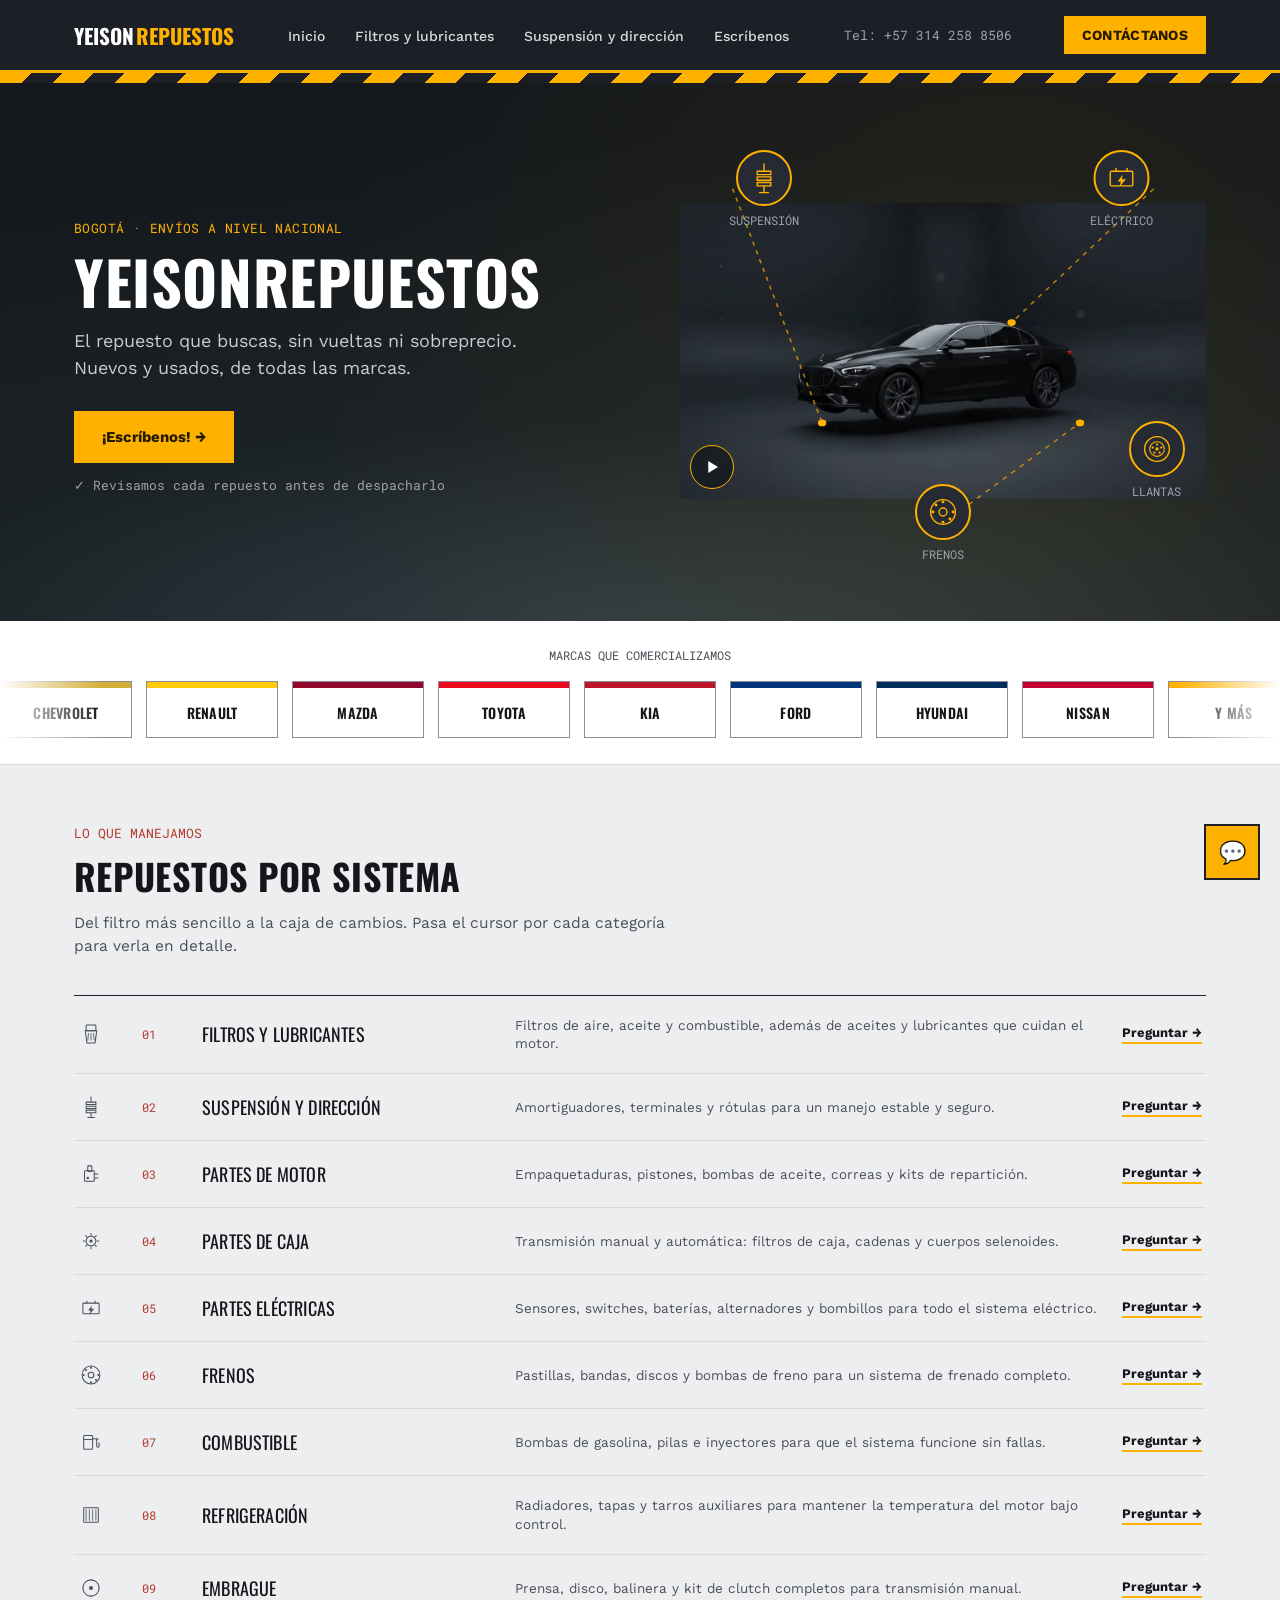
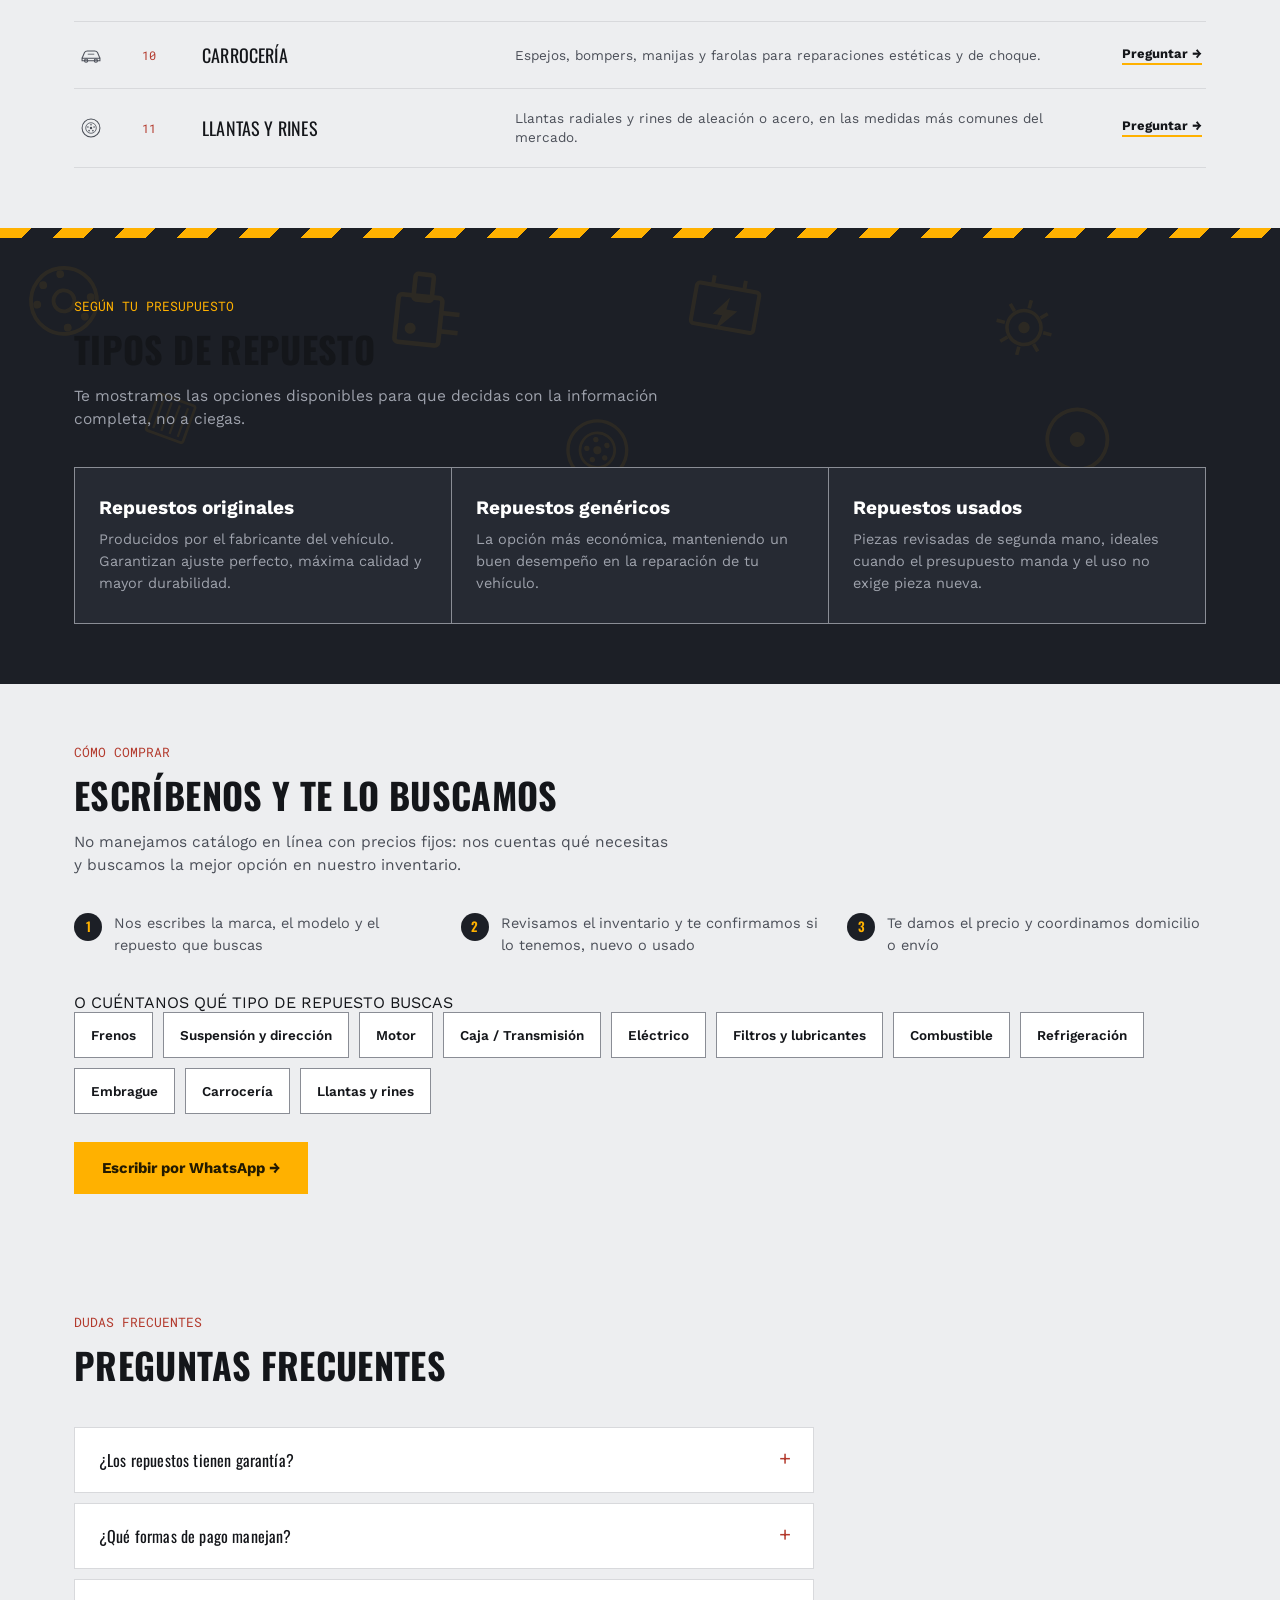
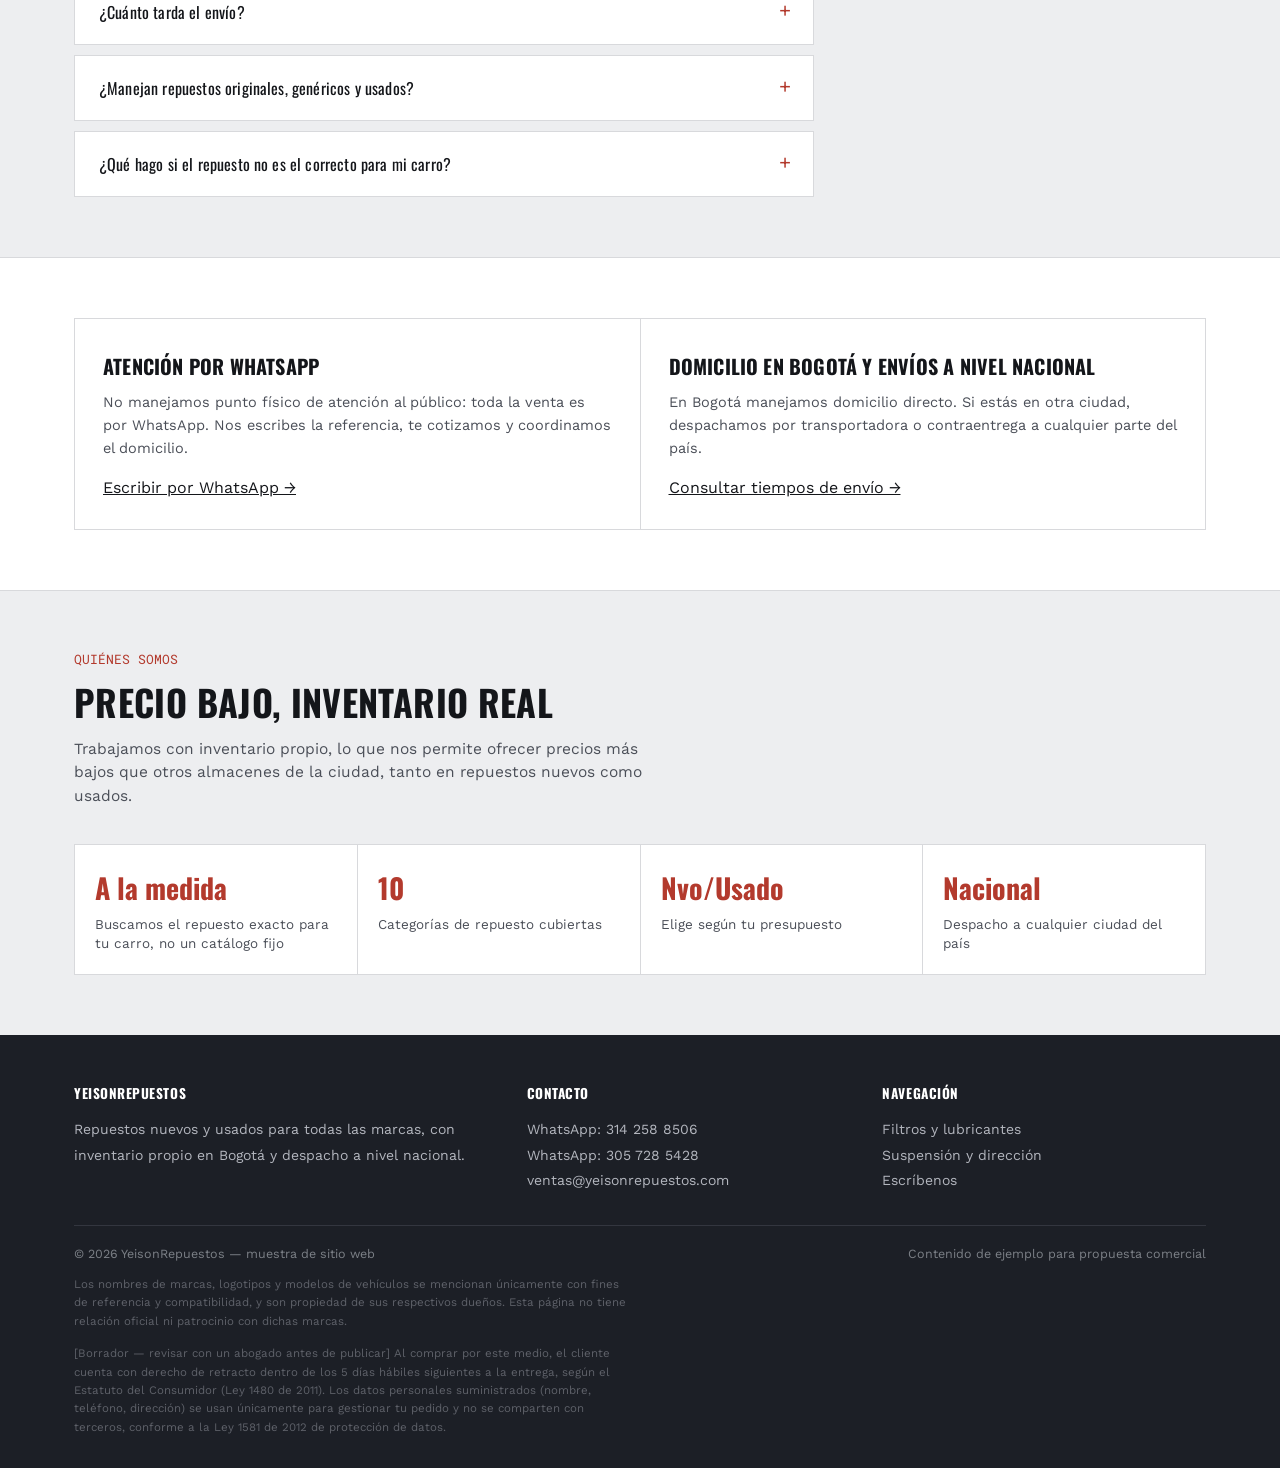
==== commit 116f0584: "Corrige hallazgos del code review del hero (marca de agua, pausa, poster, CLS) - LLANTAS: la insigni" ====
--- a/index.html
+++ b/index.html
@@ -169,9 +169,20 @@
   .hero-photo-wrap{position:relative; margin:0 auto; padding:56px 0 66px;}
   .hero-photo{width:100%; height:auto; display:block;}
   .hero-photo-fade{
-    position:absolute; inset:0; pointer-events:none;
-    background: radial-gradient(ellipse 78% 78% at 50% 46%, transparent 55%, #1e2429 100%);
-  }
+    position:absolute; inset:56px 0 66px; pointer-events:none;
+    background: radial-gradient(ellipse 78% 78% at 50% 50%, transparent 55%, #1e2429 100%);
+  }
+  .hero-video-toggle{
+    position:absolute; left:10px; bottom:76px; z-index:3;
+    width:44px; height:44px; border-radius:50%; padding:0; cursor:pointer;
+    display:flex; align-items:center; justify-content:center;
+    background:rgba(20,24,28,0.75); color:#fff; border:1.5px solid var(--amber);
+  }
+  .hero-video-toggle:hover{background:var(--amber); color:var(--amber-ink);}
+  .hero-video-toggle svg{width:18px; height:18px;}
+  .hero-video-toggle .ic-play{display:none;}
+  .hero-video-toggle.is-paused .ic-play{display:block;}
+  .hero-video-toggle.is-paused .ic-pause{display:none;}
   .hero-photo-lines{position:absolute; inset:0; width:100%; height:100%; overflow:visible;}
   .hero-callout{position:absolute; transform:translate(-50%,-50%); display:flex; flex-direction:column; align-items:center; gap:6px;}
   .hero-callout-badge{width:56px; height:56px; border-radius:50%; background:var(--graphite-2); border:2px solid var(--amber); display:flex; align-items:center; justify-content:center;}
@@ -515,7 +526,7 @@
     </div>
     <div class="hero-art reveal">
       <div class="hero-photo-wrap">
-        <video class="hero-photo" autoplay muted loop playsinline poster="hero-car.jpg" width="1000" height="625" aria-label="Carro sedán desarmándose y armándose en sus partes, referencia visual de los repuestos que maneja YeisonRepuestos">
+        <video class="hero-photo" autoplay muted loop playsinline poster="hero-poster.jpg" width="1280" height="720" aria-label="Carro sedán desarmándose y armándose en sus partes, referencia visual de los repuestos que maneja YeisonRepuestos">
           <source src="hero-car.mp4" type="video/mp4">
         </video>
         <div class="hero-photo-fade" aria-hidden="true"></div>
@@ -539,10 +550,14 @@
           <span class="hero-callout-badge"><svg viewBox="0 0 64 64"><use href="#ic-frenos"></use></svg></span>
           <span class="hero-callout-label">FRENOS</span>
         </div>
-        <div class="hero-callout" style="left:90.6%; top:66.4%;" aria-hidden="true">
+        <div class="hero-callout" style="left:90.6%; top:calc(83.2% - 34.5px);" aria-hidden="true">
           <span class="hero-callout-badge"><svg viewBox="0 0 64 64"><use href="#ic-llantas"></use></svg></span>
           <span class="hero-callout-label">LLANTAS</span>
         </div>
+        <button type="button" id="hero-video-toggle" class="hero-video-toggle" aria-label="Pausar video">
+          <svg class="ic-pause" viewBox="0 0 24 24" fill="currentColor" aria-hidden="true"><rect x="6" y="5" width="4" height="14"/><rect x="14" y="5" width="4" height="14"/></svg>
+          <svg class="ic-play" viewBox="0 0 24 24" fill="currentColor" aria-hidden="true"><polygon points="7,4 20,12 7,20"/></svg>
+        </button>
       </div>
     </div>
   </div>
@@ -865,6 +880,20 @@
   })();
 
   (function(){
+    var v = document.querySelector("video.hero-photo");
+    var b = document.getElementById("hero-video-toggle");
+    if(!v || !b) return;
+    function sync(){
+      b.setAttribute("aria-label", v.paused ? "Reproducir video" : "Pausar video");
+      b.classList.toggle("is-paused", v.paused);
+    }
+    b.addEventListener("click", function(){ if(v.paused){ v.play(); } else { v.pause(); } });
+    v.addEventListener("play", sync);
+    v.addEventListener("pause", sync);
+    sync();
+  })();
+
+  (function(){
     var reveals = document.querySelectorAll(".reveal");
     if(!reveals.length) return;
     if(!("IntersectionObserver" in window)){
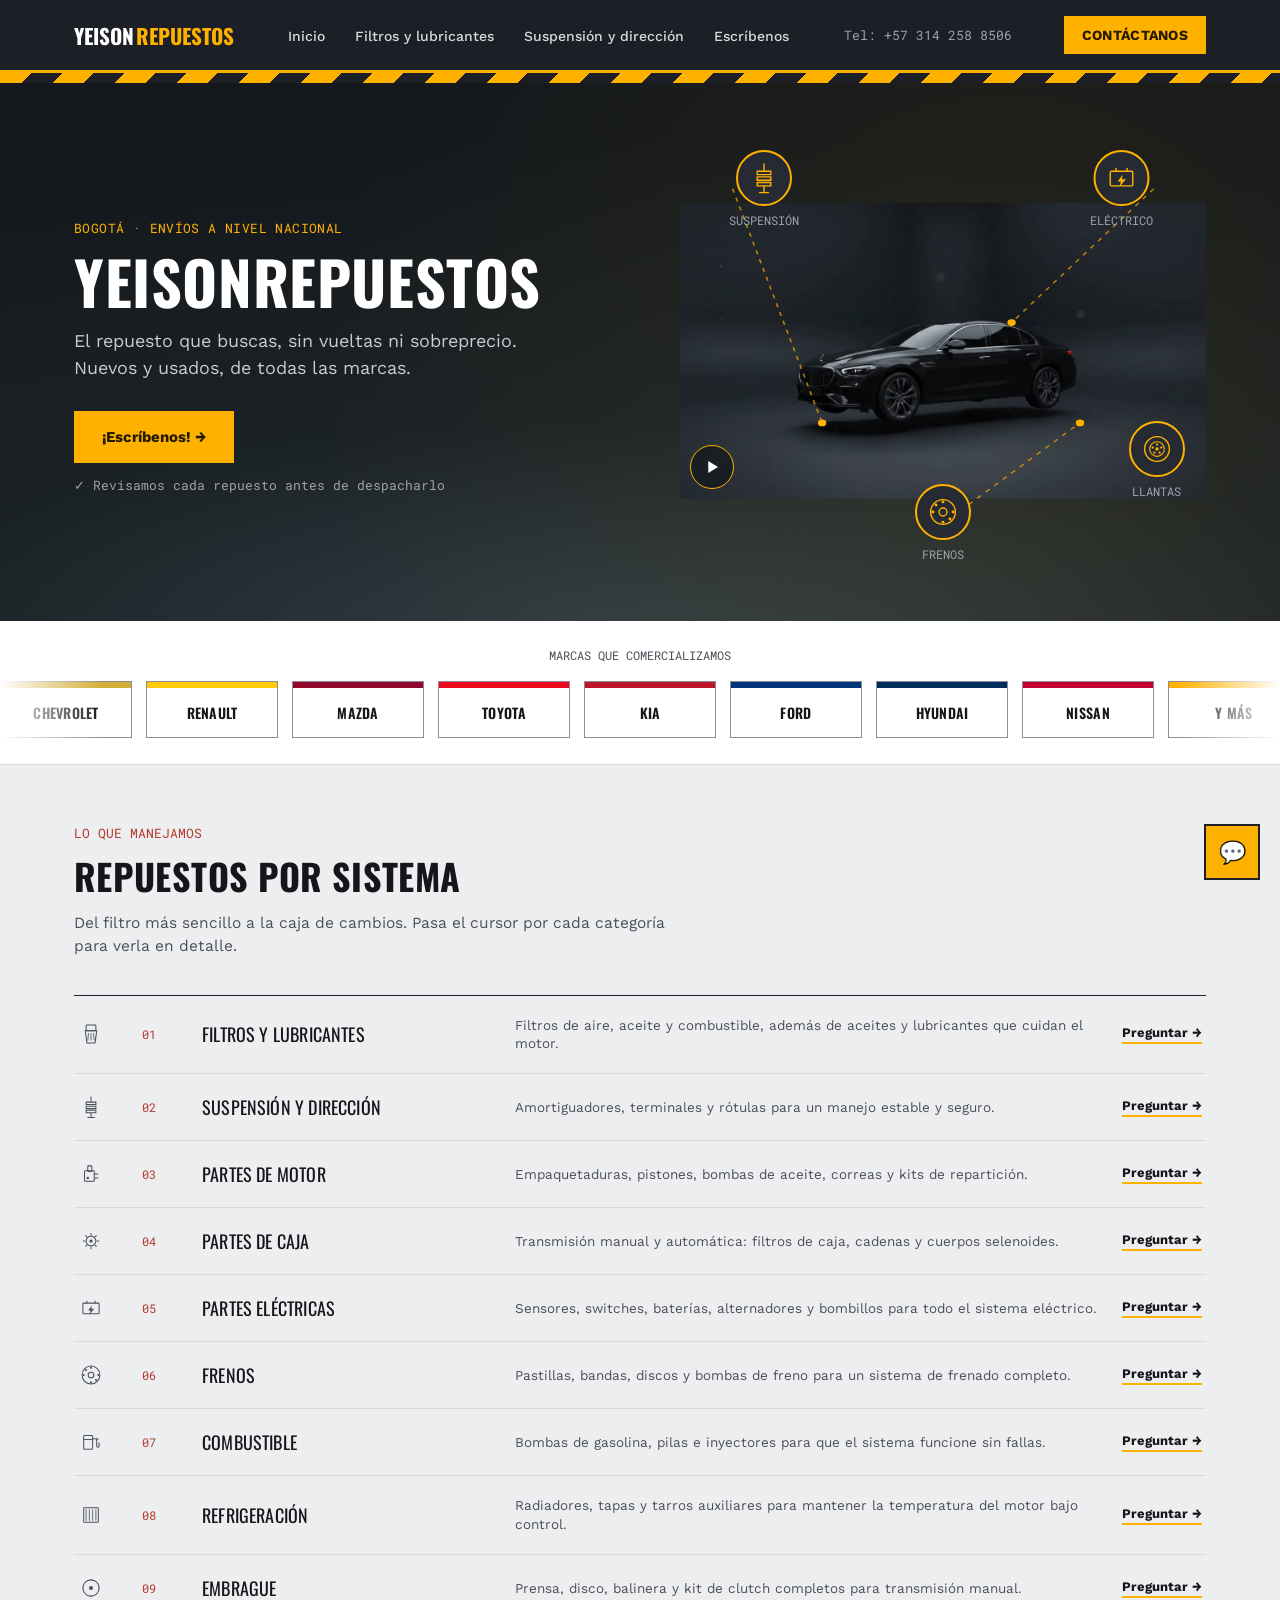
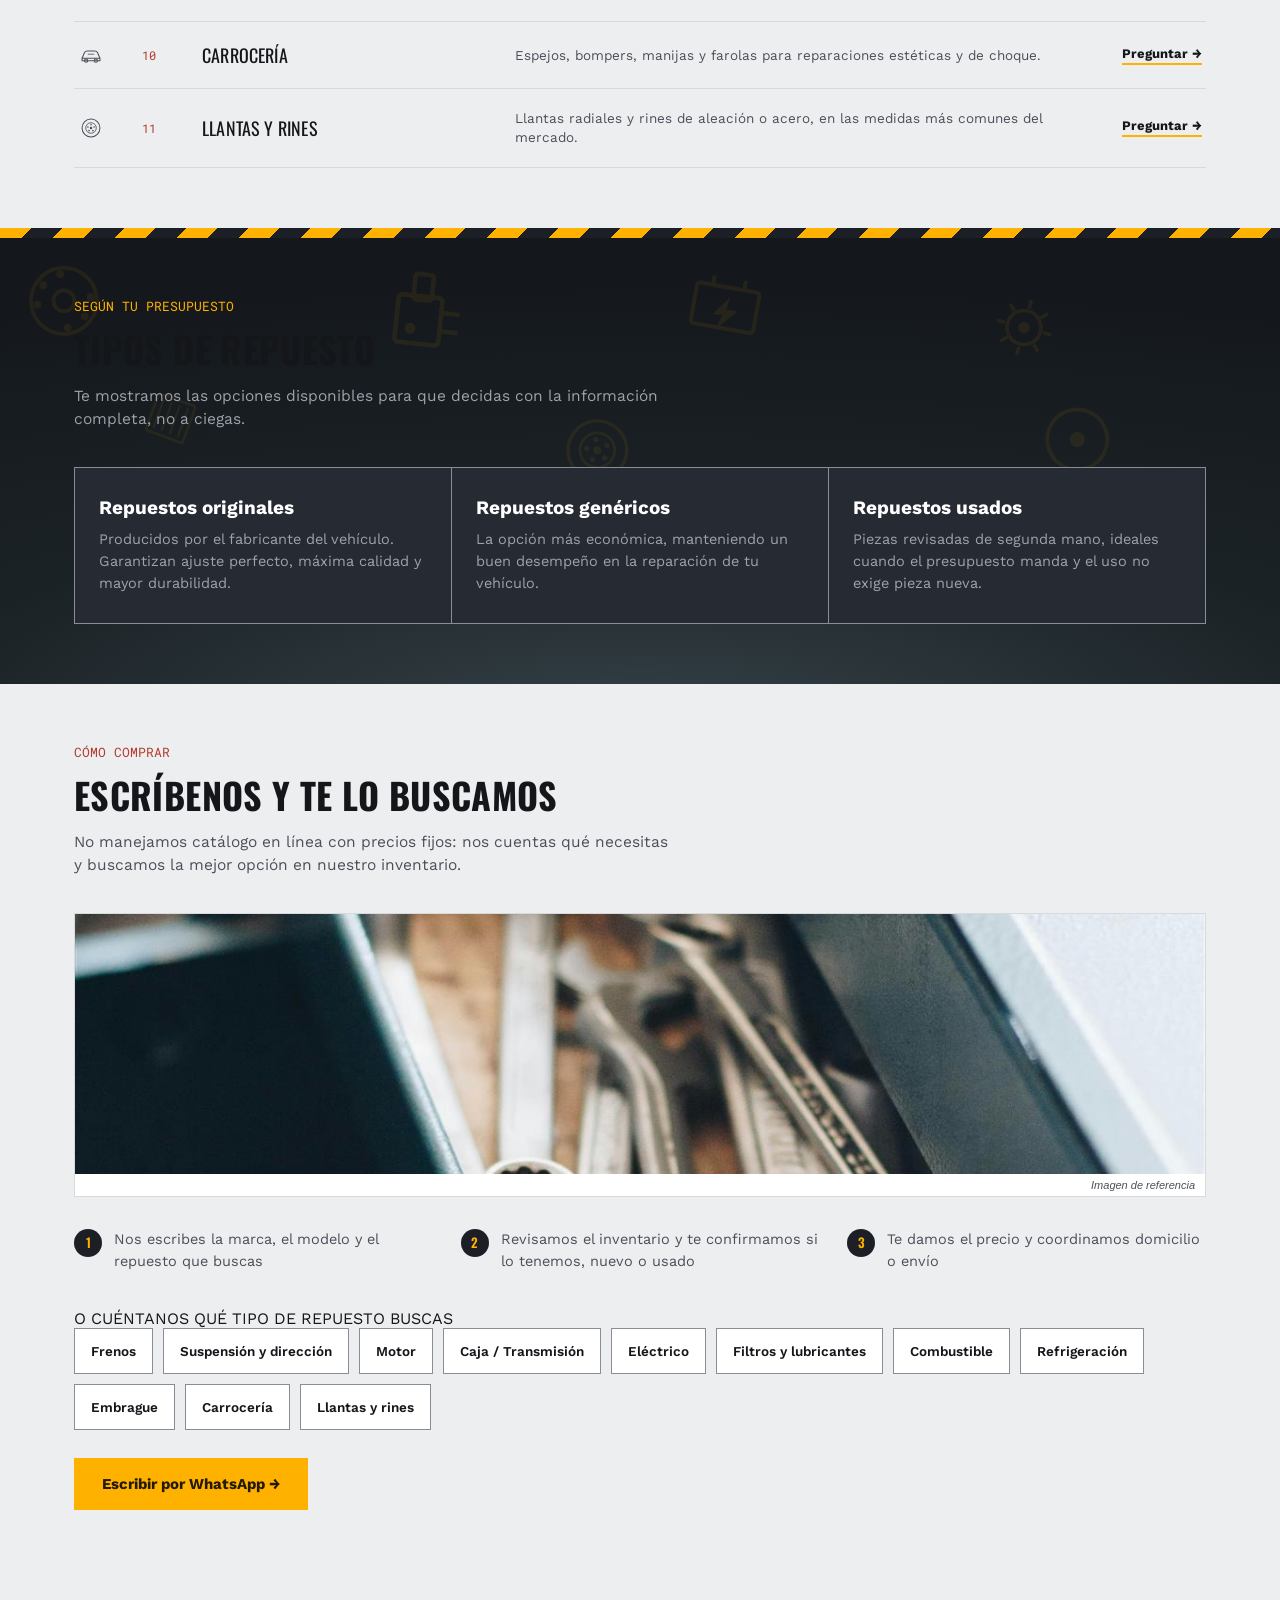
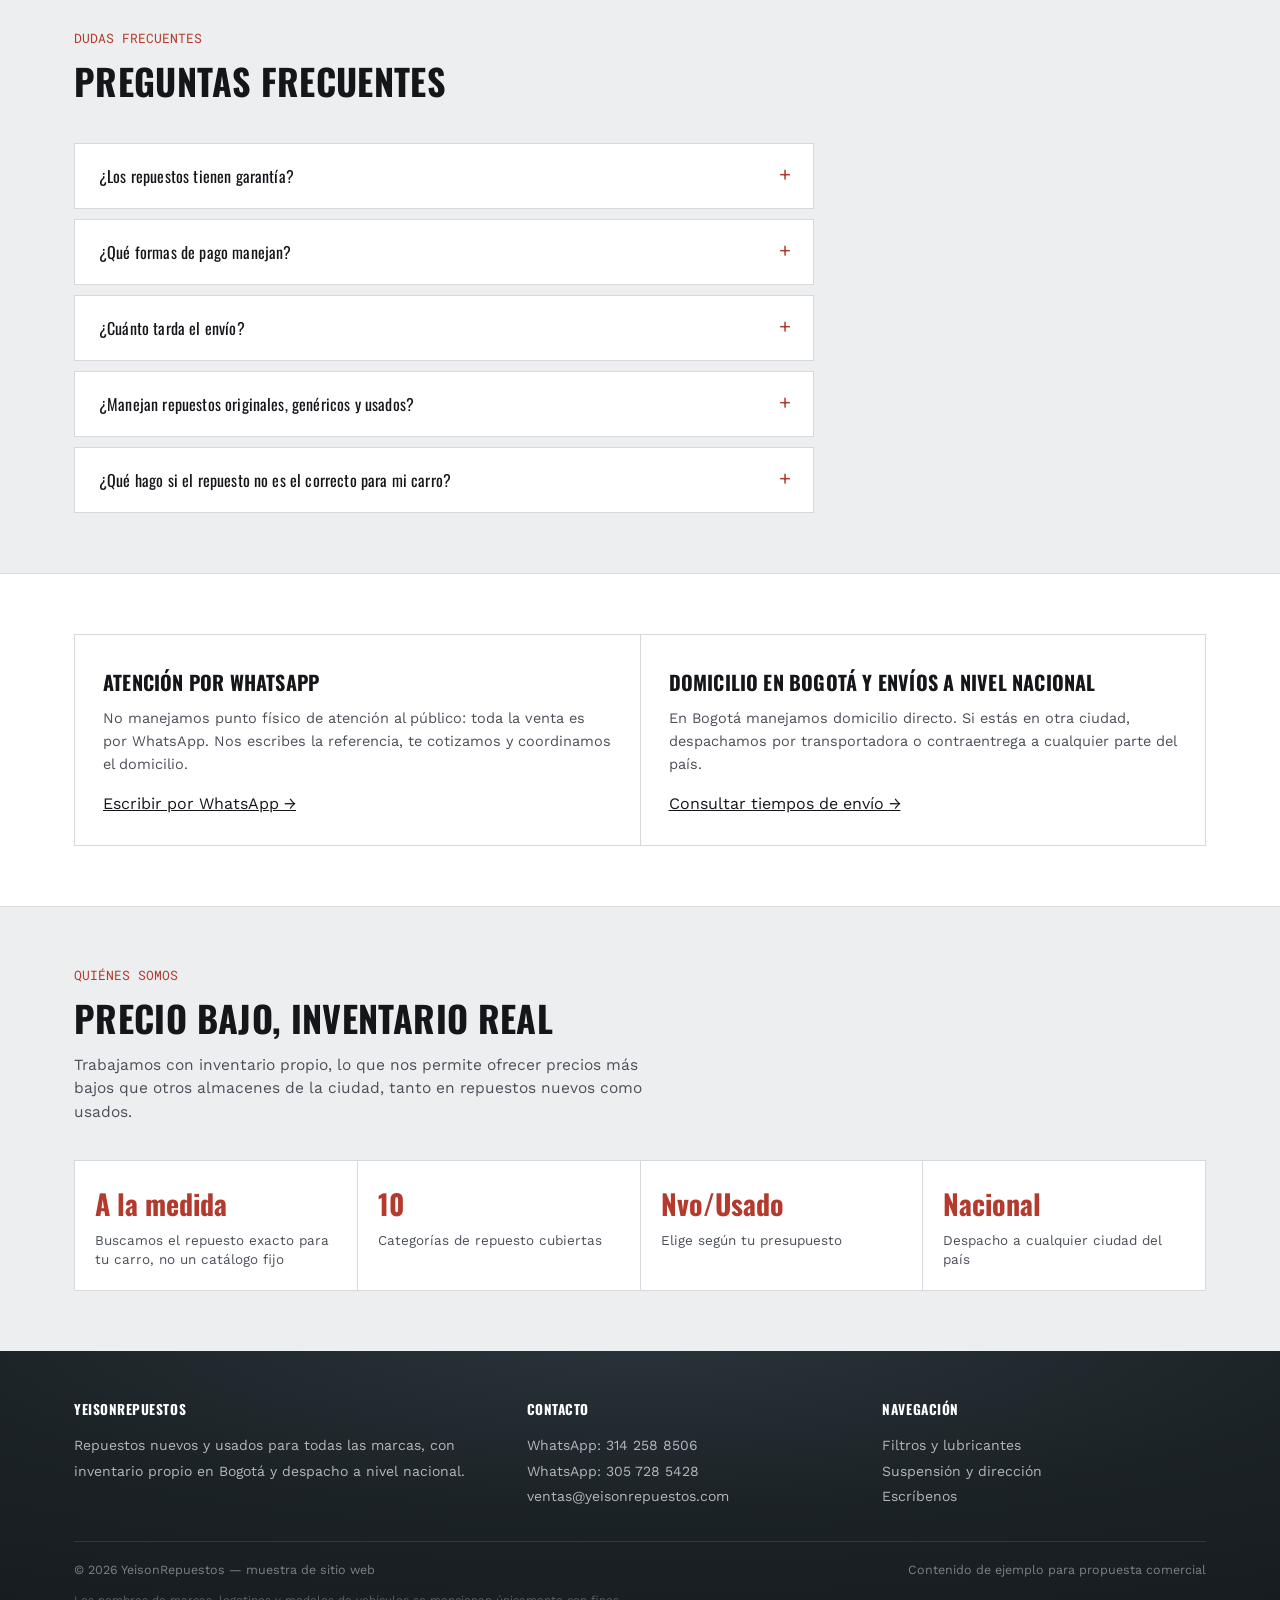
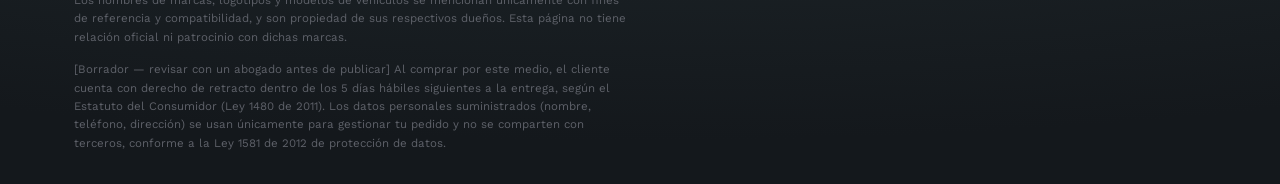
==== commit e402c92c: "Mas mejoras visuales: fondo unificado, miniaturas en movil y foto en Como comprar - Nuevo token --st" ====
--- a/index.html
+++ b/index.html
@@ -58,6 +58,7 @@
     --ink-soft:#4B4F58;
     --graphite:#1C1F26;
     --graphite-2:#262A33;
+    --studio-bg: radial-gradient(130% 95% at 50% 105%, #333f45 0%, #1b2226 45%, #14181c 100%);
     --amber:#FFB100;
     --amber-ink:#231A00;
     --rust:#B33A2D;
@@ -149,7 +150,7 @@
 
   /* HERO — simple, one message, one action (like the reference site) */
   .hero{
-    background: radial-gradient(130% 95% at 50% 105%, #333f45 0%, #1b2226 45%, #14181c 100%);
+    background: var(--studio-bg);
     color:#fff; padding:64px 0 56px; position:relative; overflow:hidden;
   }
   .hero::before{
@@ -283,18 +284,19 @@
   .il-row.is-active .il-desc{color:var(--amber-ink);}
   .il-row.is-active .il-cta{color:var(--amber-ink); border-color:var(--amber-ink);}
   .il-preview{
-    position:fixed; width:150px; height:150px; z-index:100;
-    background:var(--graphite); border:2px solid var(--amber);
+    position:fixed; width:220px; height:150px; z-index:100;
+    background:var(--graphite) center/cover no-repeat; border:2px solid var(--amber);
     display:flex; align-items:center; justify-content:center;
     pointer-events:none; opacity:0; clip-path:inset(50%);
     transform:translate(-50%,-50%);
     transition: clip-path .5s cubic-bezier(.4,0,.2,1), opacity .4s ease;
   }
-  .il-preview svg{width:64px; height:64px; color:var(--amber);}
+  .il-row .il-thumb{display:none;}
+  .il-preview svg{width:56px; height:56px; padding:10px; border-radius:50%; background:rgba(11,12,15,0.72); color:var(--amber);}
   @media (hover:none){ .il-preview{display:none;} }
 
   /* TIPOS DE REPUESTO */
-  .tipos-band{background:var(--graphite); color:#fff; position:relative; overflow:hidden;}
+  .tipos-band{background:var(--studio-bg); color:#fff; position:relative; overflow:hidden;}
   .tipos-band .section-head p{color:#9EA2AC;}
   .tipos-bg{position:absolute; inset:0; width:100%; height:100%; color:var(--amber); opacity:0.07; pointer-events:none; z-index:0;}
   @media (max-width:880px){ .tipos-bg{display:none;} }
@@ -306,6 +308,9 @@
   .tipo-card p{font-size:14.5px; color:#9EA2AC; line-height:1.5; margin:0;}
 
   /* PREGUNTANOS — cómo comprar, sin catálogo autoservicio */
+  .ask-photo{margin:0 0 32px; border:1.5px solid var(--line); overflow:hidden;}
+  .ask-photo img{display:block; width:100%; height:clamp(140px,22vw,260px); object-fit:cover;}
+  .ask-photo figcaption{font-size:11px; color:var(--ink-soft); font-style:italic; text-align:right; padding:5px 10px; background:var(--surface);}
   .ask-steps{display:grid; grid-template-columns:repeat(3,1fr); gap:28px; margin-bottom:36px;}
   .ask-step{display:flex; gap:12px; align-items:flex-start; font-size:14.5px; color:var(--ink-soft); line-height:1.5;}
   .qs-num{
@@ -351,7 +356,7 @@
   .contact-card p{font-size:14.5px; color:var(--ink-soft); line-height:1.6; margin:0 0 18px;}
 
   /* FOOTER */
-  footer{background:var(--graphite); color:#D6D8DD; padding:48px 0 32px; padding-bottom: calc(32px + env(safe-area-inset-bottom,0px));}
+  footer{background:radial-gradient(130% 95% at 50% -5%, #2a343a 0%, #1b2226 45%, #14181c 100%); color:#D6D8DD; padding:48px 0 32px; padding-bottom: calc(32px + env(safe-area-inset-bottom,0px));}
   .foot-grid{display:grid; grid-template-columns:1.3fr 1fr 1fr; gap:32px; padding-bottom:32px; border-bottom:1px solid #33363F;}
   .foot-grid h3{color:#fff; font-size:13.5px; text-transform:uppercase; letter-spacing:0.04em; margin:0 0 14px; font-family:'Oswald';}
   .foot-grid p, .foot-grid a{font-size:14px; color:#B3B6BE; line-height:1.8; text-decoration:none; display:block;}
@@ -396,9 +401,12 @@
     .nav-links, .nav-phone{display:none;}
   }
   @media (max-width:880px){
-    .il-row{grid-template-columns: 32px 1fr auto; row-gap:6px;}
-    .il-row .il-num{display:none;}
-    .il-row .il-desc{grid-column:1 / -1; padding-left:44px;}
+    .il-row{grid-template-columns: 64px 1fr auto; row-gap:6px; column-gap:14px;}
+    .il-row .il-num, .il-row .il-icon{display:none;}
+    .il-row .il-thumb{display:block; grid-column:1; grid-row:1 / span 3; width:64px; height:64px; object-fit:cover; border:1.5px solid var(--line-strong); align-self:start;}
+    .il-row .il-name{grid-column:2 / -1; grid-row:1;}
+    .il-row .il-desc{grid-column:2 / -1; grid-row:2; padding-left:0;}
+    .il-row .il-cta{grid-column:2; grid-row:3; justify-self:start;}
     .tipos-grid{grid-template-columns:1fr;}
     .ask-steps{grid-template-columns:1fr;}
     .grid{grid-template-columns:repeat(2,1fr);}
@@ -744,6 +752,12 @@
       <p>No manejamos catálogo en línea con precios fijos: nos cuentas qué necesitas y buscamos la mejor opción en nuestro inventario.</p>
     </div>
 
+    <!-- Foto de referencia (banco de imágenes, no es el inventario real); reemplazar cuando el cliente entregue fotos propias -->
+    <figure class="ask-photo reveal">
+      <img src="fotos/taller-1.jpg" width="1200" height="400" alt="Llaves y herramientas de taller, imagen de referencia" loading="lazy">
+      <figcaption>Imagen de referencia</figcaption>
+    </figure>
+
     <div class="ask-steps reveal">
       <div class="ask-step"><span class="qs-num">1</span><span>Nos escribes la marca, el modelo y el repuesto que buscas</span></div>
       <div class="ask-step"><span class="qs-num">2</span><span>Revisamos el inventario y te confirmamos si lo tenemos, nuevo o usado</span></div>
@@ -912,6 +926,21 @@
   })();
 
   (function(){
+    document.querySelectorAll("#il-list .il-row").forEach(function(row){
+      var link = row.querySelector(".il-name");
+      if(!link) return;
+      var img = document.createElement("img");
+      img.className = "il-thumb";
+      img.src = "fotos/" + link.getAttribute("href").replace(".html", "") + "-1.jpg";
+      img.alt = "";
+      img.loading = "lazy";
+      img.width = 64; img.height = 64;
+      img.setAttribute("aria-hidden", "true");
+      row.insertBefore(img, row.firstChild);
+    });
+  })();
+
+  (function(){
     var list = document.getElementById("il-list");
     var highlight = document.getElementById("il-highlight");
     var preview = document.getElementById("il-preview");
@@ -945,9 +974,21 @@
       highlight.style.opacity = "1";
     }
 
+    function photoFor(row){
+      var link = row.querySelector(".il-name");
+      var slug = link ? link.getAttribute("href").replace(".html", "") : "";
+      return slug ? "fotos/" + slug + "-1.jpg" : "";
+    }
+    list.addEventListener("mouseenter", function prefetch(){
+      list.removeEventListener("mouseenter", prefetch);
+      list.querySelectorAll(".il-row").forEach(function(r){ var p = photoFor(r); if(p){ new Image().src = p; } });
+    });
+
     list.querySelectorAll(".il-row").forEach(function(row){
       row.addEventListener("mouseenter", function(){
         highlightRow(row);
+        var photo = photoFor(row);
+        preview.style.backgroundImage = photo ? "linear-gradient(rgba(11,12,15,0.35), rgba(11,12,15,0.35)), url(" + photo + ")" : "";
         previewIcon.querySelector("use").setAttribute("href", "#" + row.getAttribute("data-icon"));
         preview.style.clipPath = "inset(0%)";
         preview.style.opacity = "1";
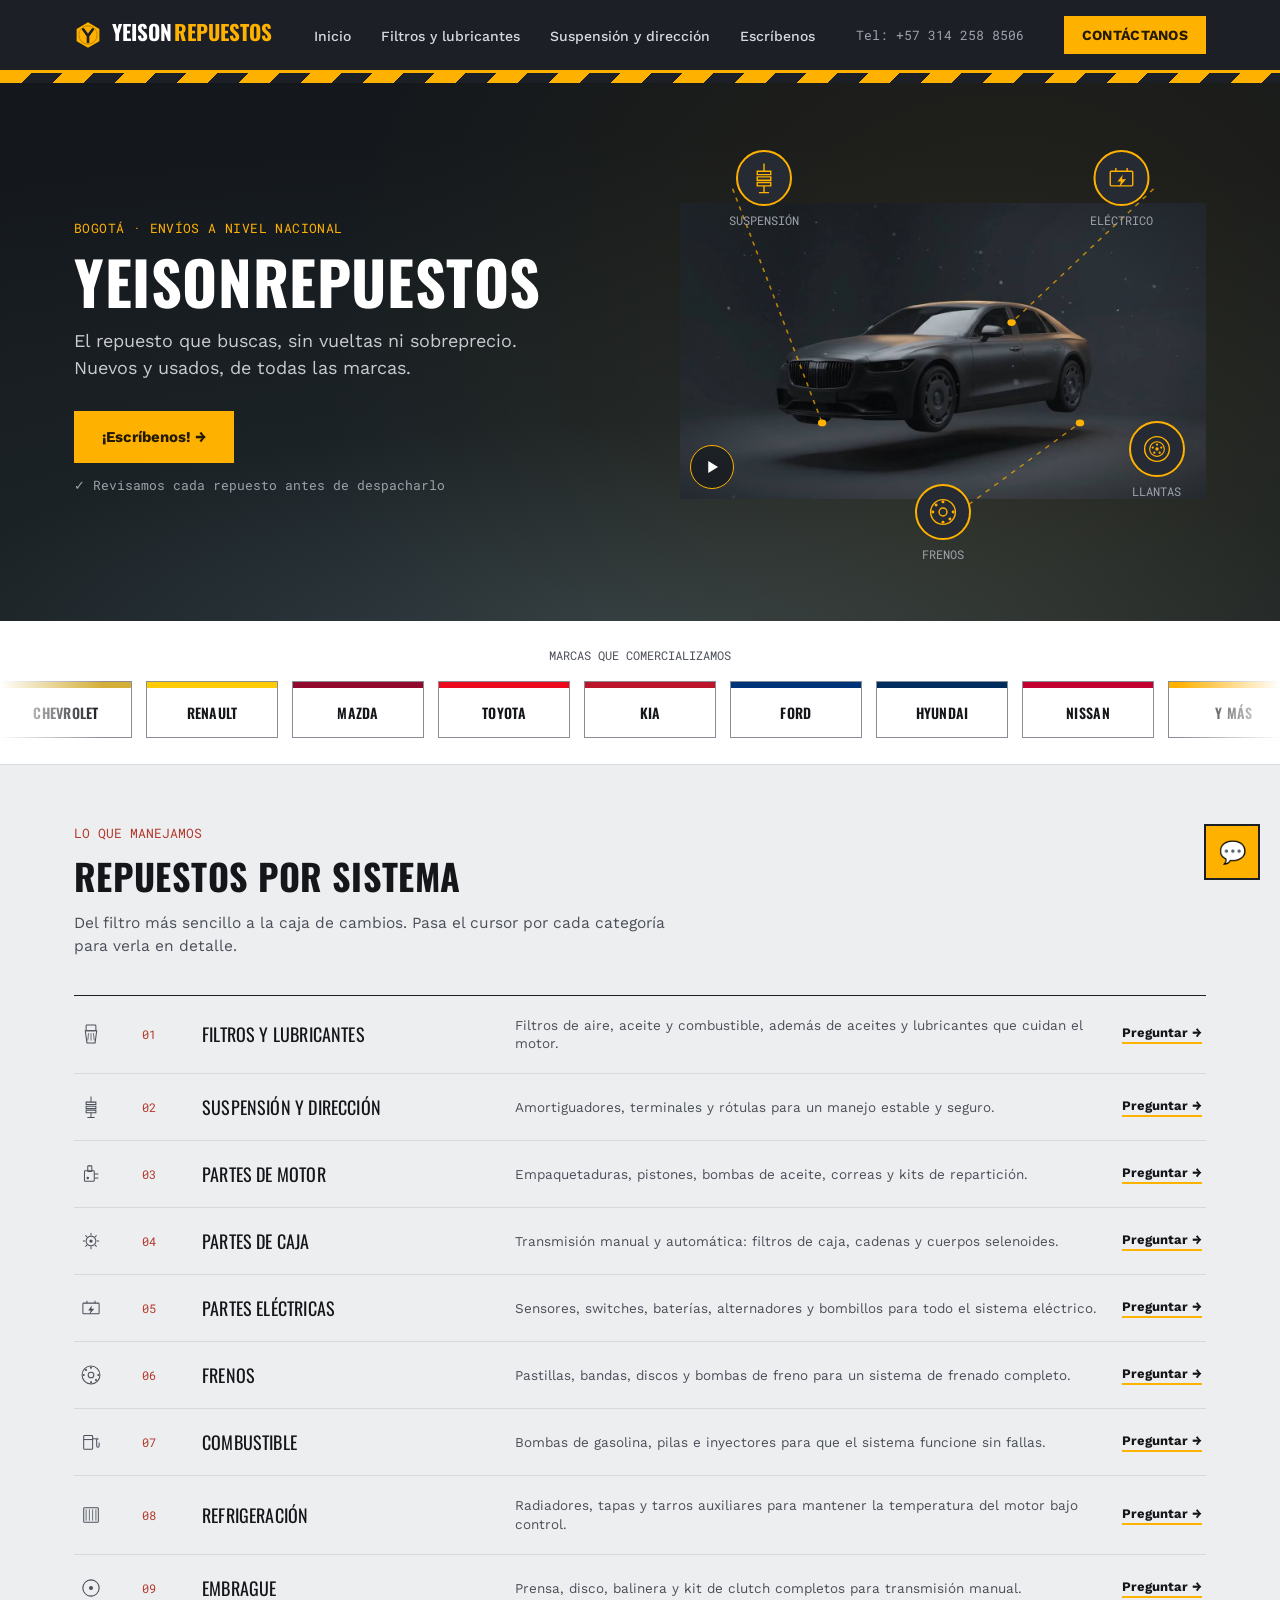
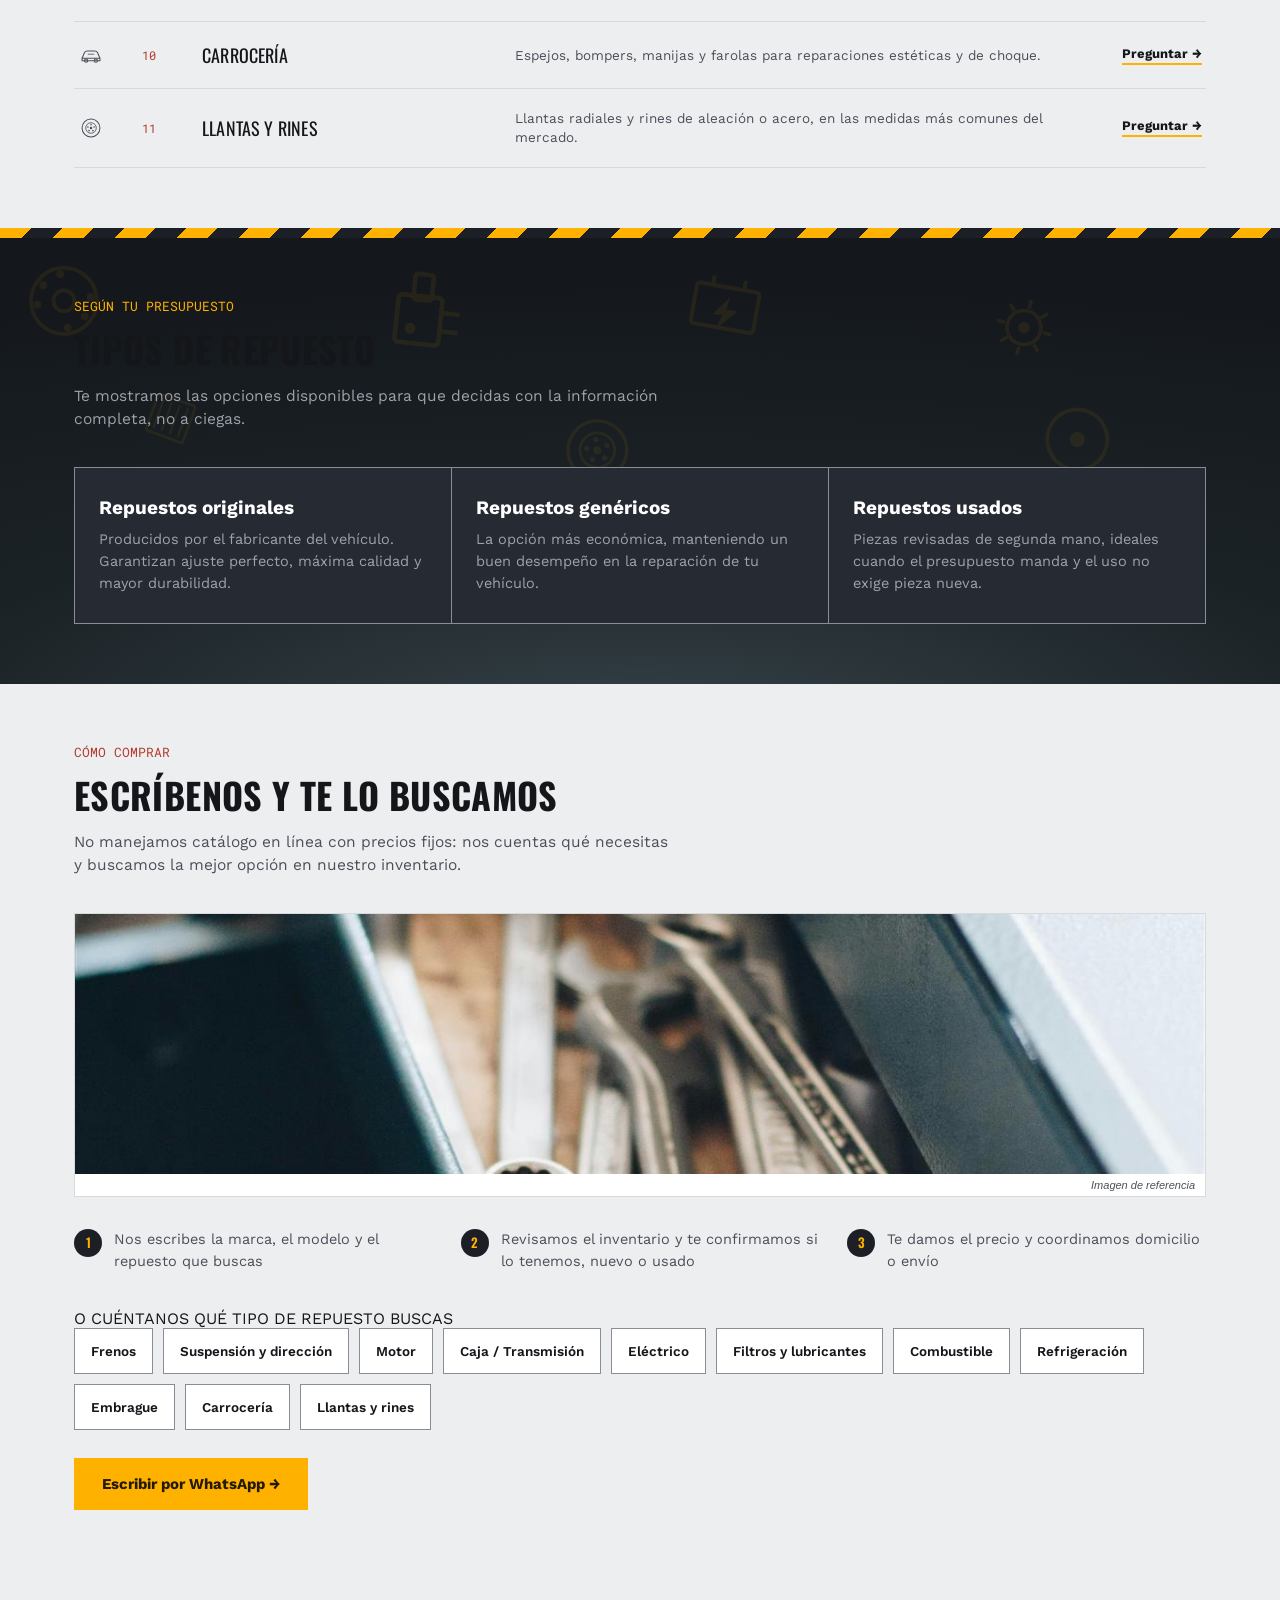
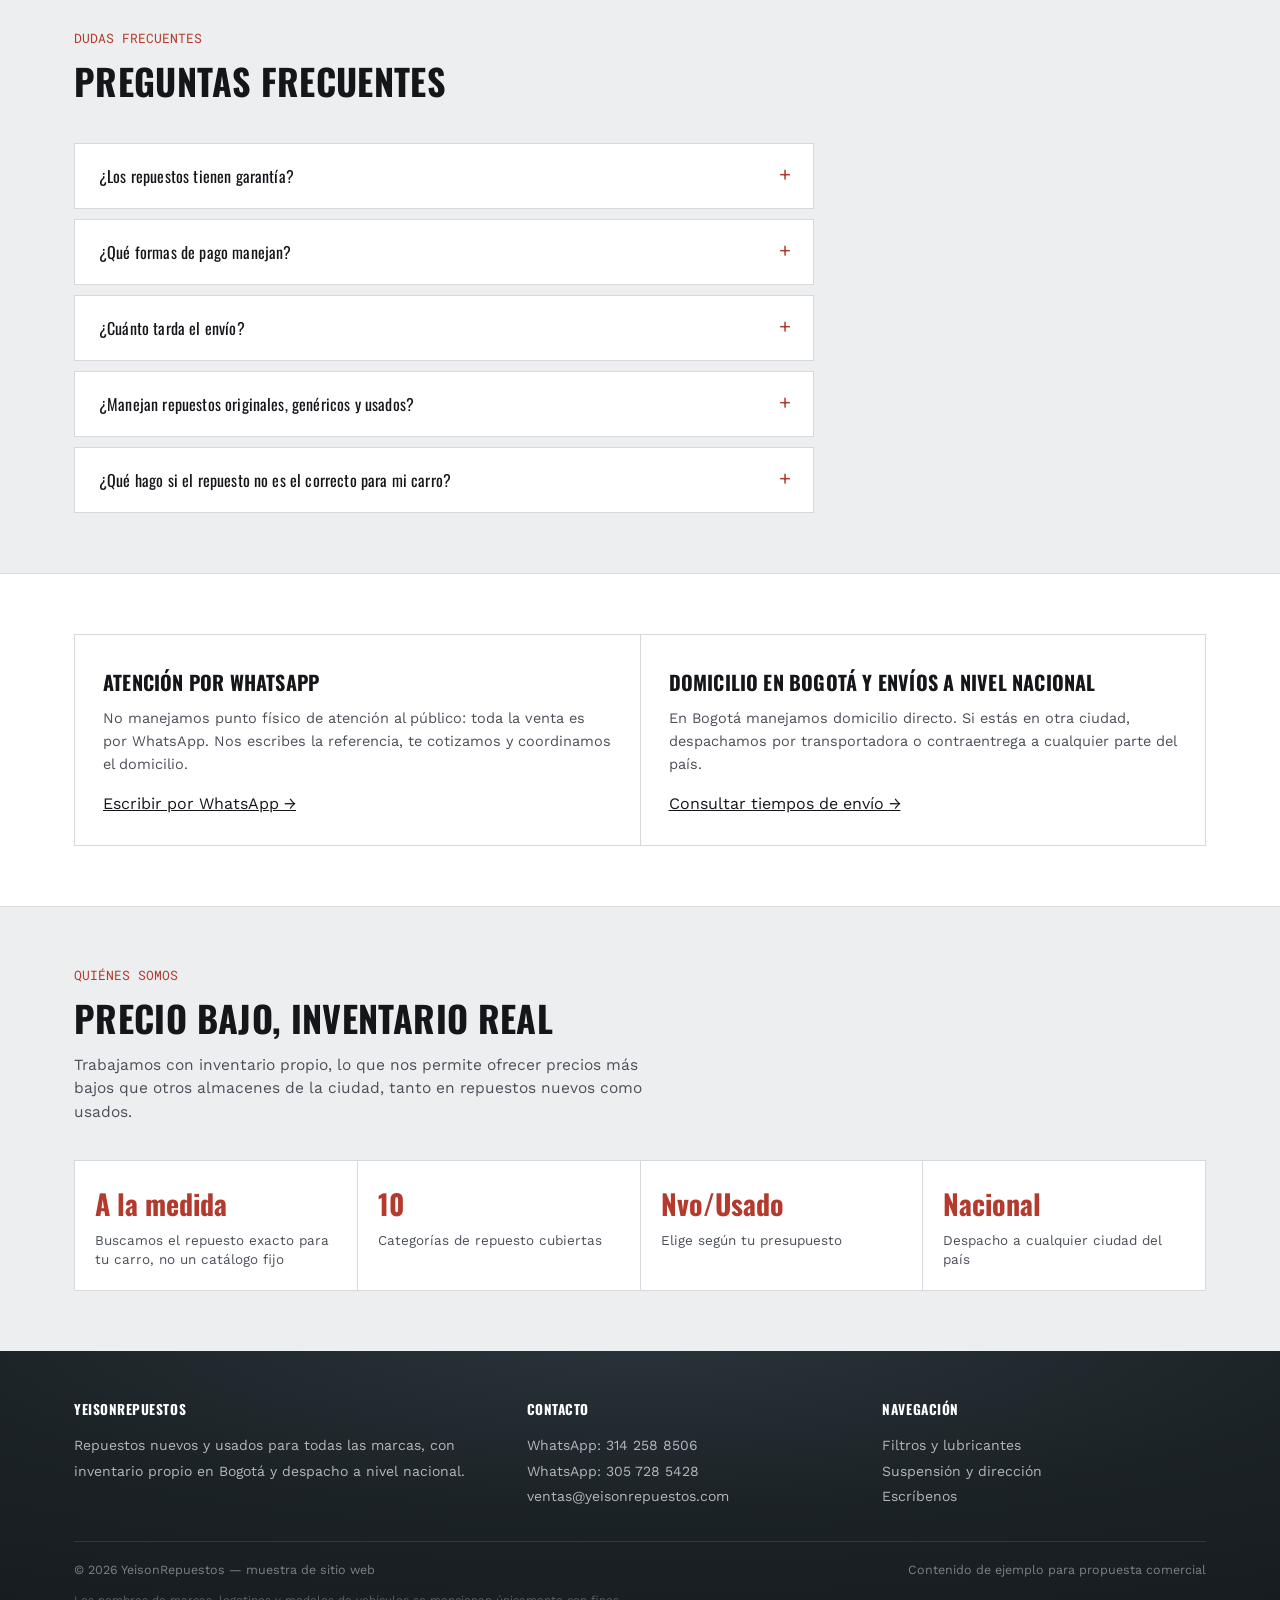
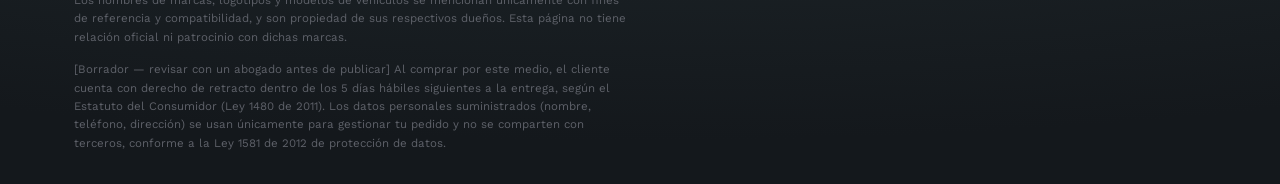
==== commit 1bca4c29: "WhatsApp contextual, seguimiento de clics, animacion de tarjetas y logo propio - Boton flotante de W" ====
--- a/index.html
+++ b/index.html
@@ -3,7 +3,7 @@
 <head>
 <meta charset="UTF-8">
 <meta name="viewport" content="width=device-width, initial-scale=1, viewport-fit=cover">
-<link rel="icon" type="image/svg+xml" href="data:image/svg+xml,%3Csvg xmlns='http://www.w3.org/2000/svg' viewBox='0 0 100 100'%3E%3Crect width='100' height='100' rx='20' fill='%231C1F26'/%3E%3Ctext x='50' y='70' font-family='Arial,sans-serif' font-size='58' font-weight='700' fill='%23FFB100' text-anchor='middle'%3EY%3C/text%3E%3C/svg%3E">
+<link rel="icon" type="image/svg+xml" href="favicon.svg">
 <title>YeisonRepuestos — Repuestos de Carro en Bogotá</title>
 <meta name="description" content="Repuestos de carro nuevos y usados en Bogotá con envío a nivel nacional. Frenos, suspensión, motor, filtros, eléctricos y más, de todas las marcas. Cotiza por WhatsApp.">
 <!-- TEMPORAL: quitar noindex/nofollow y volver a "index, follow" cuando el sitio pase a Hostinger -->
@@ -131,6 +131,7 @@
     text-decoration:none; line-height:1; white-space:nowrap;
   }
   .brand span{color:var(--amber);}
+  .brand .brand-mark{width:28px; height:28px; margin-right:8px; align-self:center; flex:none;}
   .nav-links{display:flex; gap:26px; list-style:none; margin:0; padding:0;}
   .nav-links a{
     color:#D6D8DD; text-decoration:none; font-size:14px; font-weight:500;
@@ -180,6 +181,7 @@
     background:rgba(20,24,28,0.75); color:#fff; border:1.5px solid var(--amber);
   }
   .hero-video-toggle:hover{background:var(--amber); color:var(--amber-ink);}
+  .hero-video-toggle:focus-visible{box-shadow:0 0 0 2px #fff, 0 0 0 5px var(--amber);}
   .hero-video-toggle svg{width:18px; height:18px;}
   .hero-video-toggle .ic-play{display:none;}
   .hero-video-toggle.is-paused .ic-play{display:block;}
@@ -301,8 +303,18 @@
   .tipos-bg{position:absolute; inset:0; width:100%; height:100%; color:var(--amber); opacity:0.07; pointer-events:none; z-index:0;}
   @media (max-width:880px){ .tipos-bg{display:none;} }
   .tipos-band > .wrap{position:relative; z-index:1;}
-  .tipos-grid{display:grid; grid-template-columns:repeat(3,1fr); gap:1px; background:var(--line-strong); border:1px solid var(--line-strong);}
-  .tipo-card{background:var(--graphite-2); padding:28px 24px; transition:transform .25s ease, box-shadow .25s ease;}
+  .tipos-grid{display:grid; grid-template-columns:repeat(3,1fr); border-top:1px solid var(--line-strong); border-left:1px solid var(--line-strong);}
+  .tipos-grid.reveal{opacity:1; transform:none; transition:none;}
+  .tipos-grid.reveal:not(.is-visible) .tipo-card{opacity:0;}
+  .tipos-grid.is-visible .tipo-card{animation:tipo-in .7s ease backwards;}
+  .tipos-grid.is-visible .tipo-card:nth-child(2){animation-delay:.14s;}
+  .tipos-grid.is-visible .tipo-card:nth-child(3){animation-delay:.28s;}
+  @keyframes tipo-in{from{opacity:0; transform:translateY(28px);} to{opacity:1; transform:translateY(0);}}
+  @media (prefers-reduced-motion: reduce){
+    .tipos-grid.reveal:not(.is-visible) .tipo-card{opacity:1;}
+    .tipos-grid.is-visible .tipo-card{animation:none;}
+  }
+  .tipo-card{background:var(--graphite-2); padding:28px 24px; border-right:1px solid var(--line-strong); border-bottom:1px solid var(--line-strong); transition:transform .25s ease, box-shadow .25s ease;}
   .tipo-card:hover{transform:translateY(-4px); box-shadow:0 10px 24px -8px rgba(255,177,0,0.25);}
   .tipo-card h3{font-size:19px; text-transform:none; letter-spacing:0; font-family:'Work Sans'; font-weight:700; color:#fff; margin-bottom:10px;}
   .tipo-card p{font-size:14.5px; color:#9EA2AC; line-height:1.5; margin:0;}
@@ -508,7 +520,7 @@
 
 <header>
   <nav class="nav" aria-label="Principal">
-    <a href="#" class="brand">YEISON<span>REPUESTOS</span></a>
+    <a href="#" class="brand"><img class="brand-mark" src="logo-mark.svg" alt="" width="28" height="28">YEISON<span>REPUESTOS</span></a>
     <ul class="nav-links">
       <li><a href="#">Inicio</a></li>
       <li><a href="filtros.html">Filtros y lubricantes</a></li>
@@ -886,6 +898,19 @@
   };
 
   (function(){
+    document.addEventListener("click", function(e){
+      var a = e.target.closest && e.target.closest('a[href^="https://wa.me/"]');
+      if(!a) return;
+      var text = (a.getAttribute("aria-label") || a.textContent || "").trim().slice(0, 60);
+      if(typeof window.gtag === "function"){
+        window.gtag("event", "whatsapp_click", {page: "index", link_text: text});
+      } else {
+        (window.dataLayer = window.dataLayer || []).push({event: "whatsapp_click", page: "index", link_text: text});
+      }
+    });
+  })();
+
+  (function(){
     var heroVideo = document.querySelector("video.hero-photo");
     if(heroVideo && window.matchMedia("(prefers-reduced-motion: reduce)").matches){
       heroVideo.removeAttribute("autoplay");
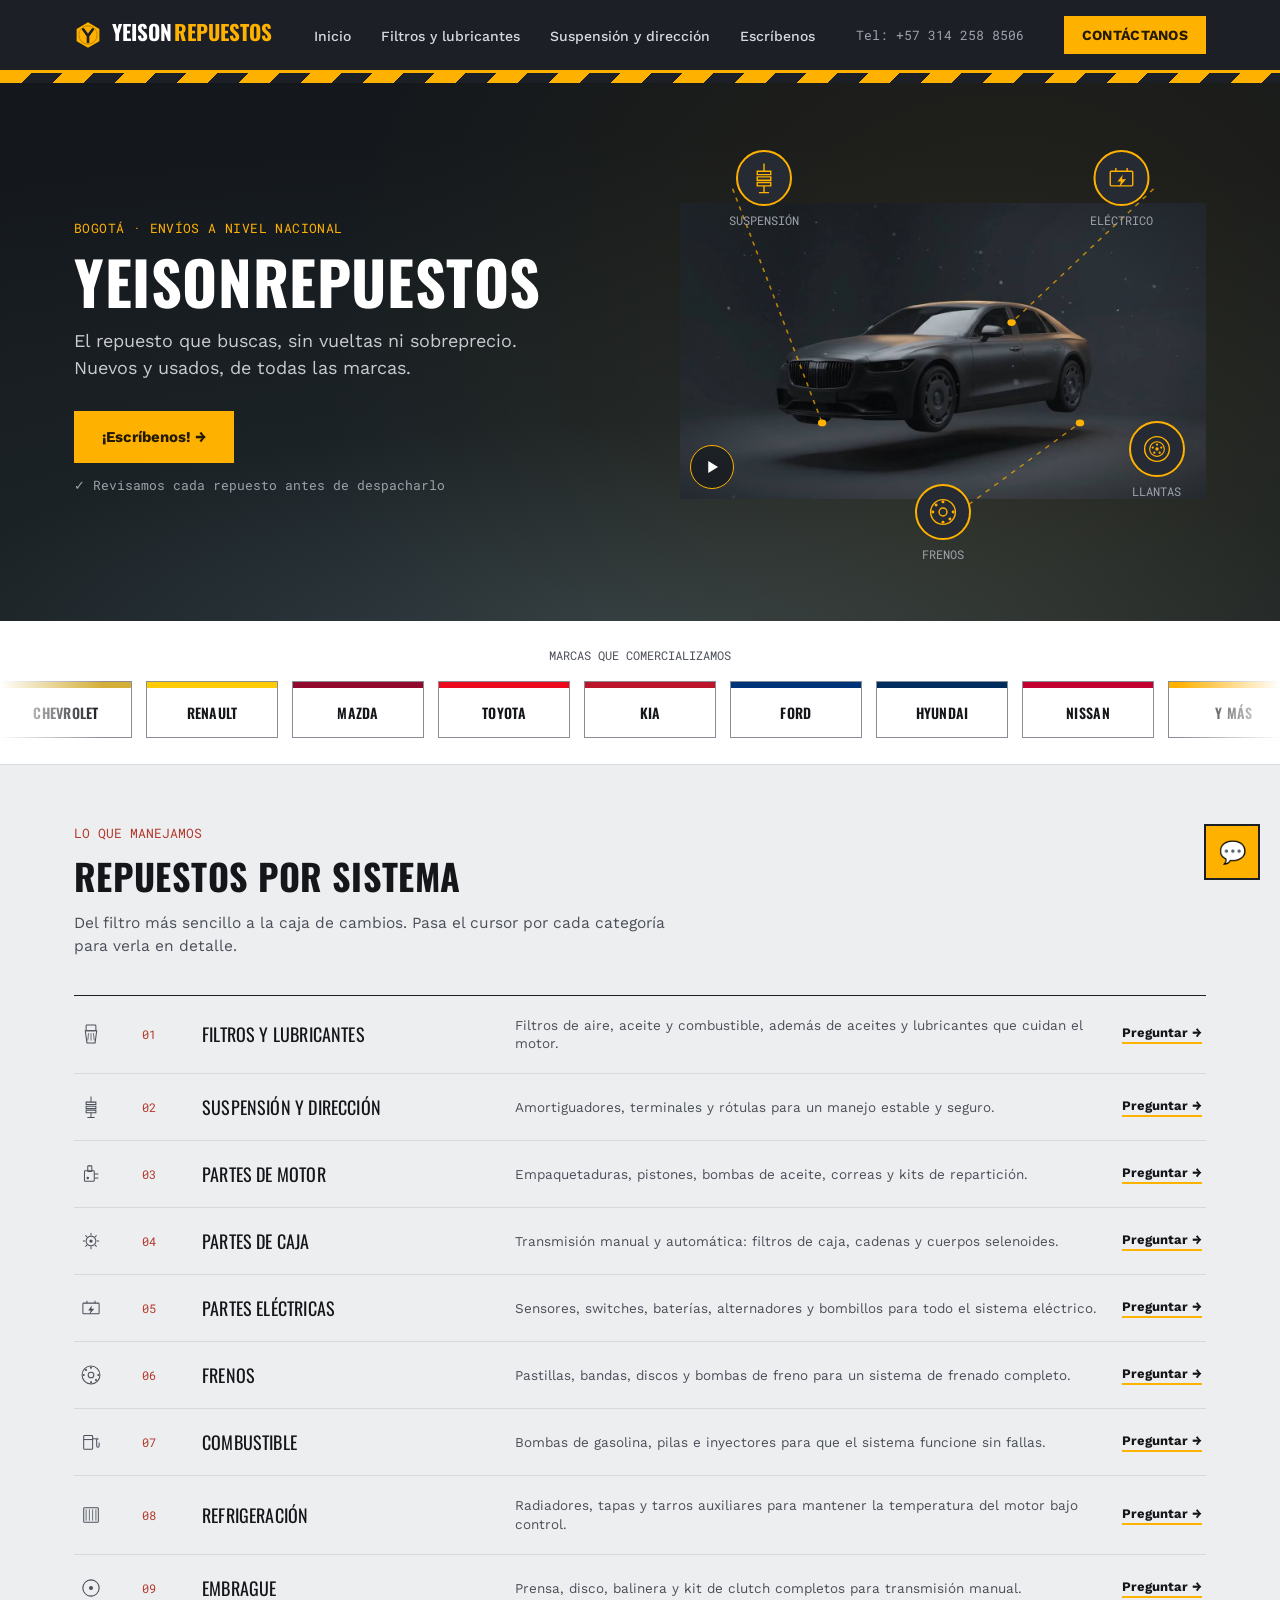
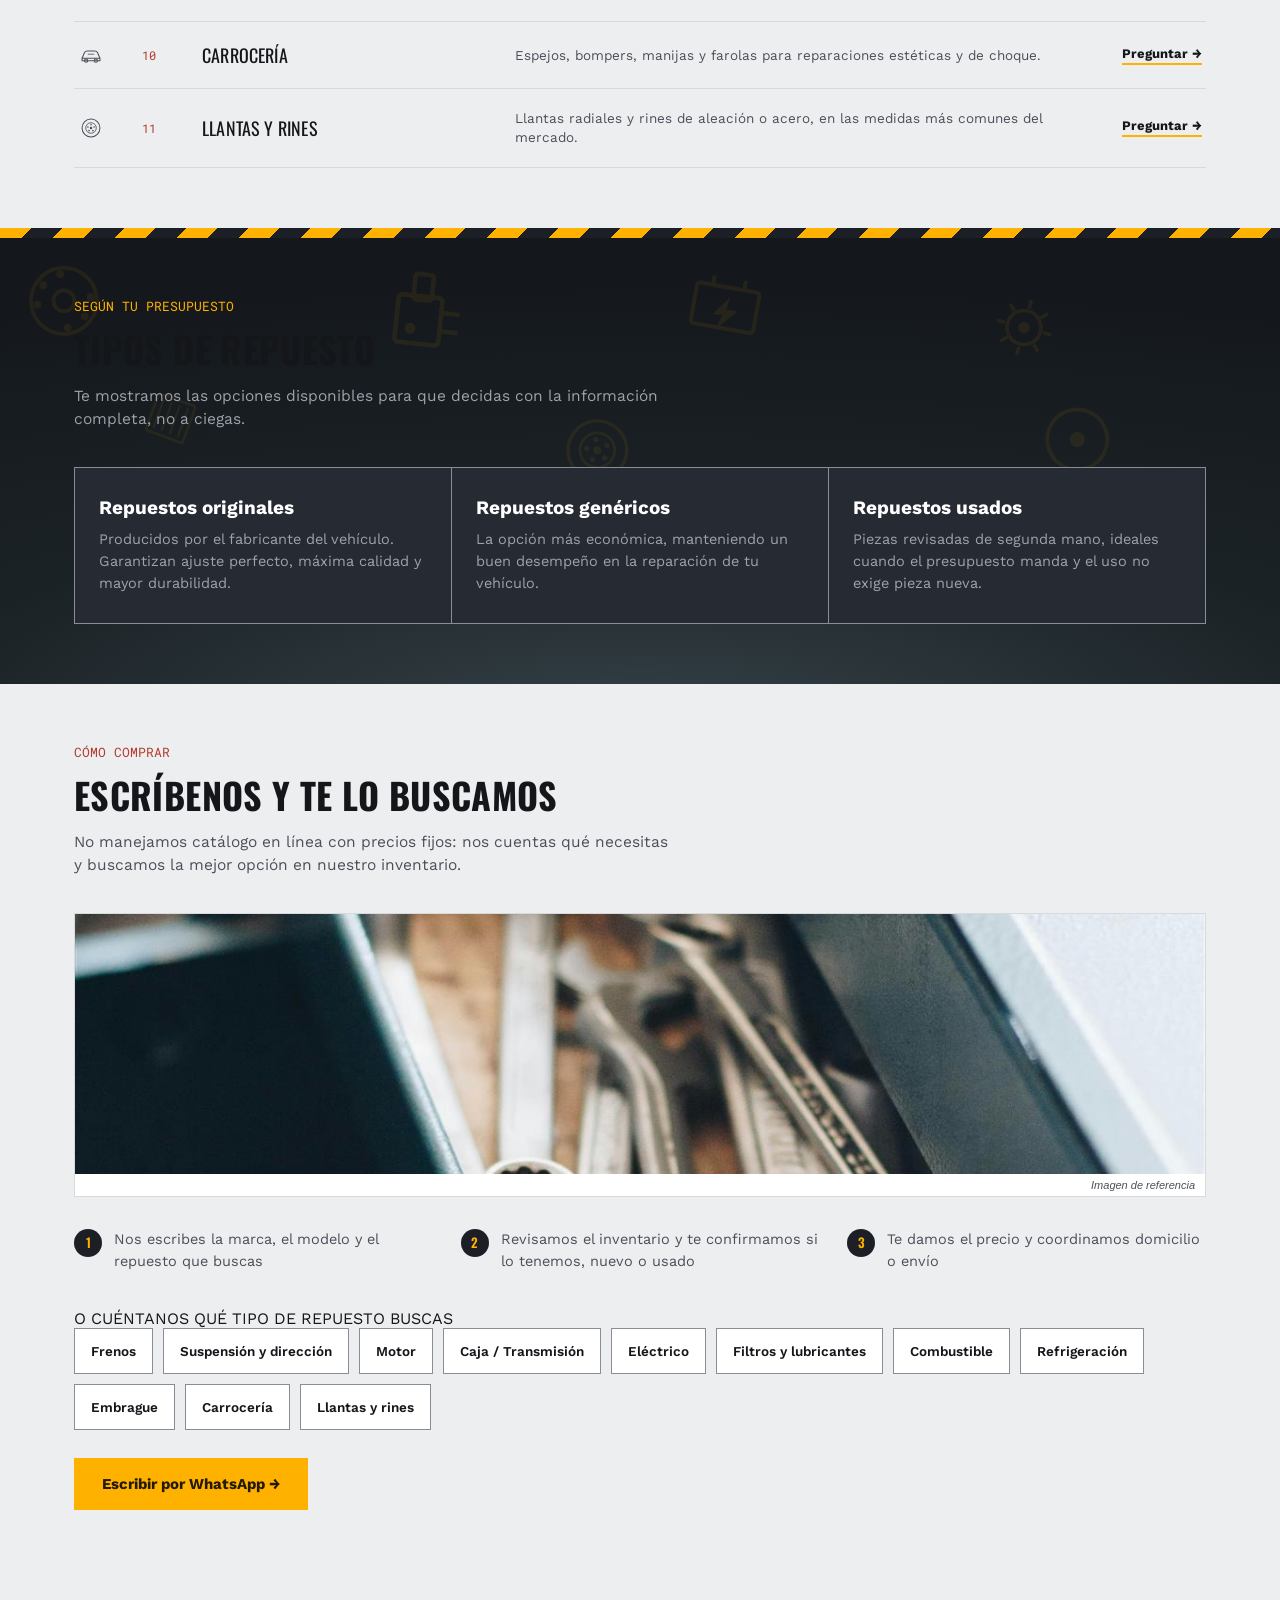
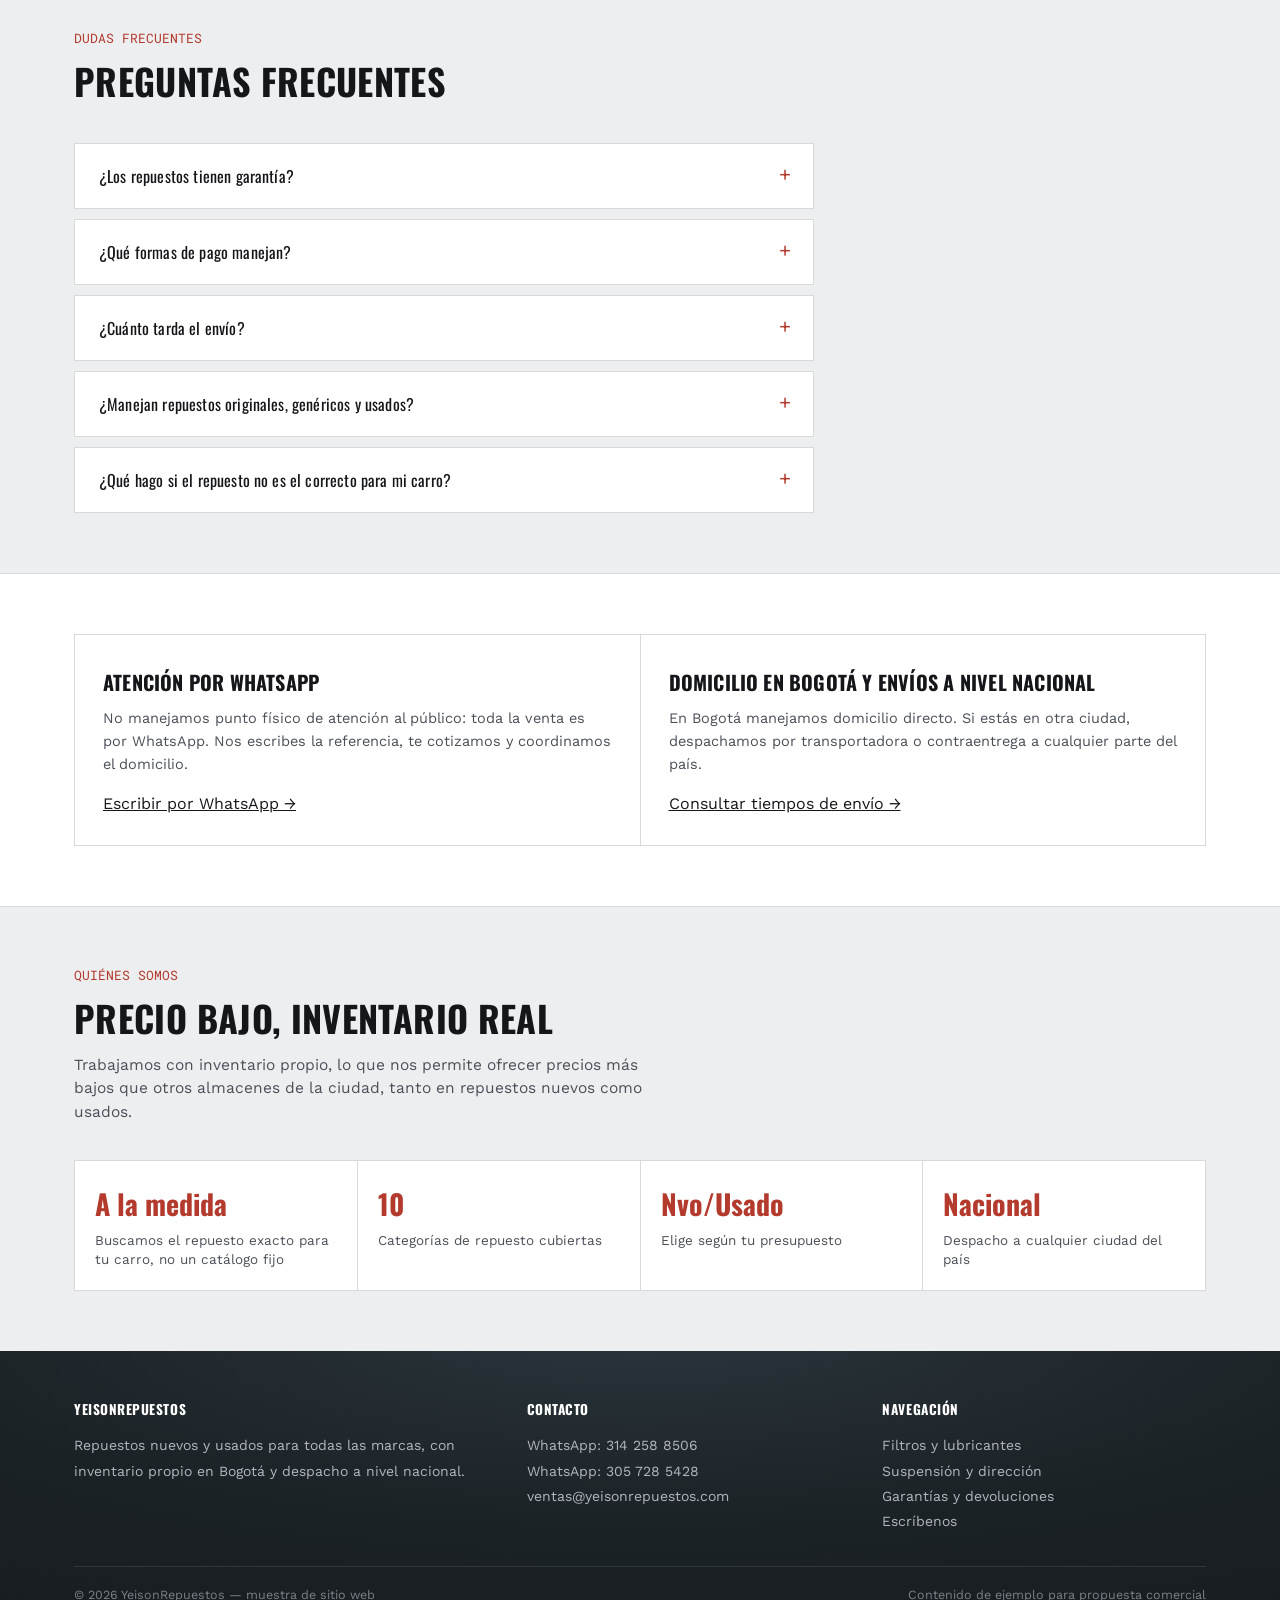
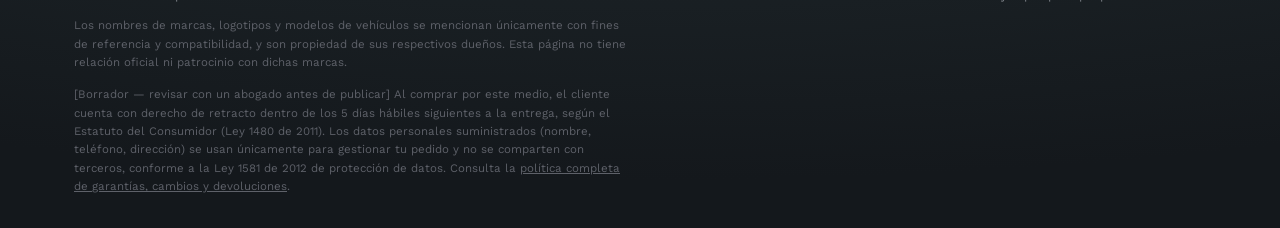
==== commit 6b27ec30: "Agrega la politica de garantias, cambios y devoluciones Nueva pagina politica-garantias.html con el " ====
--- a/index.html
+++ b/index.html
@@ -877,6 +877,7 @@
         <h3>Navegación</h3>
         <a href="filtros.html">Filtros y lubricantes</a>
         <a href="suspension.html">Suspensión y dirección</a>
+        <a href="politica-garantias.html">Garantías y devoluciones</a>
         <a href="#catalogo">Escríbenos</a>
       </div>
     </div>
@@ -885,7 +886,7 @@
       <span>Contenido de ejemplo para propuesta comercial</span>
     </div>
     <p class="trademark-note">Los nombres de marcas, logotipos y modelos de vehículos se mencionan únicamente con fines de referencia y compatibilidad, y son propiedad de sus respectivos dueños. Esta página no tiene relación oficial ni patrocinio con dichas marcas.</p>
-    <p class="trademark-note">[Borrador — revisar con un abogado antes de publicar] Al comprar por este medio, el cliente cuenta con derecho de retracto dentro de los 5 días hábiles siguientes a la entrega, según el Estatuto del Consumidor (Ley 1480 de 2011). Los datos personales suministrados (nombre, teléfono, dirección) se usan únicamente para gestionar tu pedido y no se comparten con terceros, conforme a la Ley 1581 de 2012 de protección de datos.</p>
+    <p class="trademark-note">[Borrador — revisar con un abogado antes de publicar] Al comprar por este medio, el cliente cuenta con derecho de retracto dentro de los 5 días hábiles siguientes a la entrega, según el Estatuto del Consumidor (Ley 1480 de 2011). Los datos personales suministrados (nombre, teléfono, dirección) se usan únicamente para gestionar tu pedido y no se comparten con terceros, conforme a la Ley 1581 de 2012 de protección de datos. Consulta la <a href="politica-garantias.html" style="color:inherit;text-decoration:underline;">política completa de garantías, cambios y devoluciones</a>.</p>
   </div>
 </footer>
 
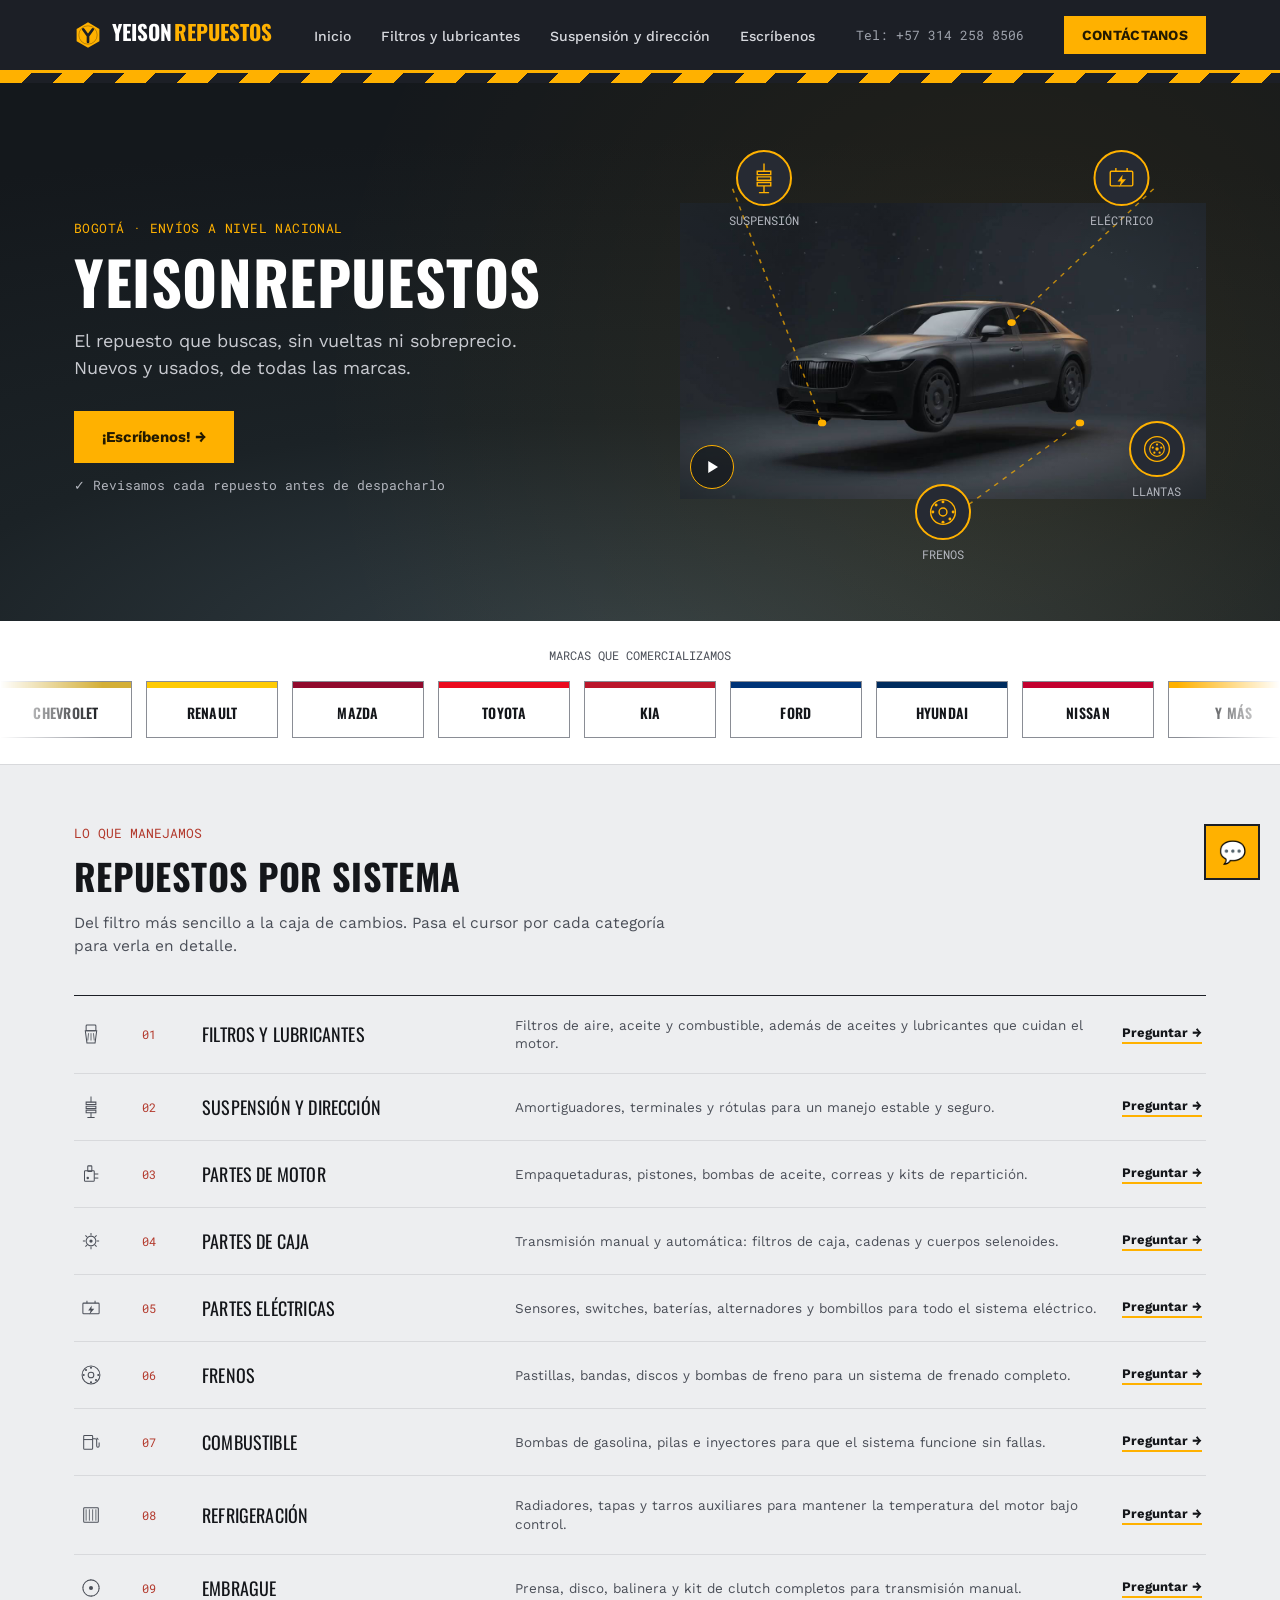
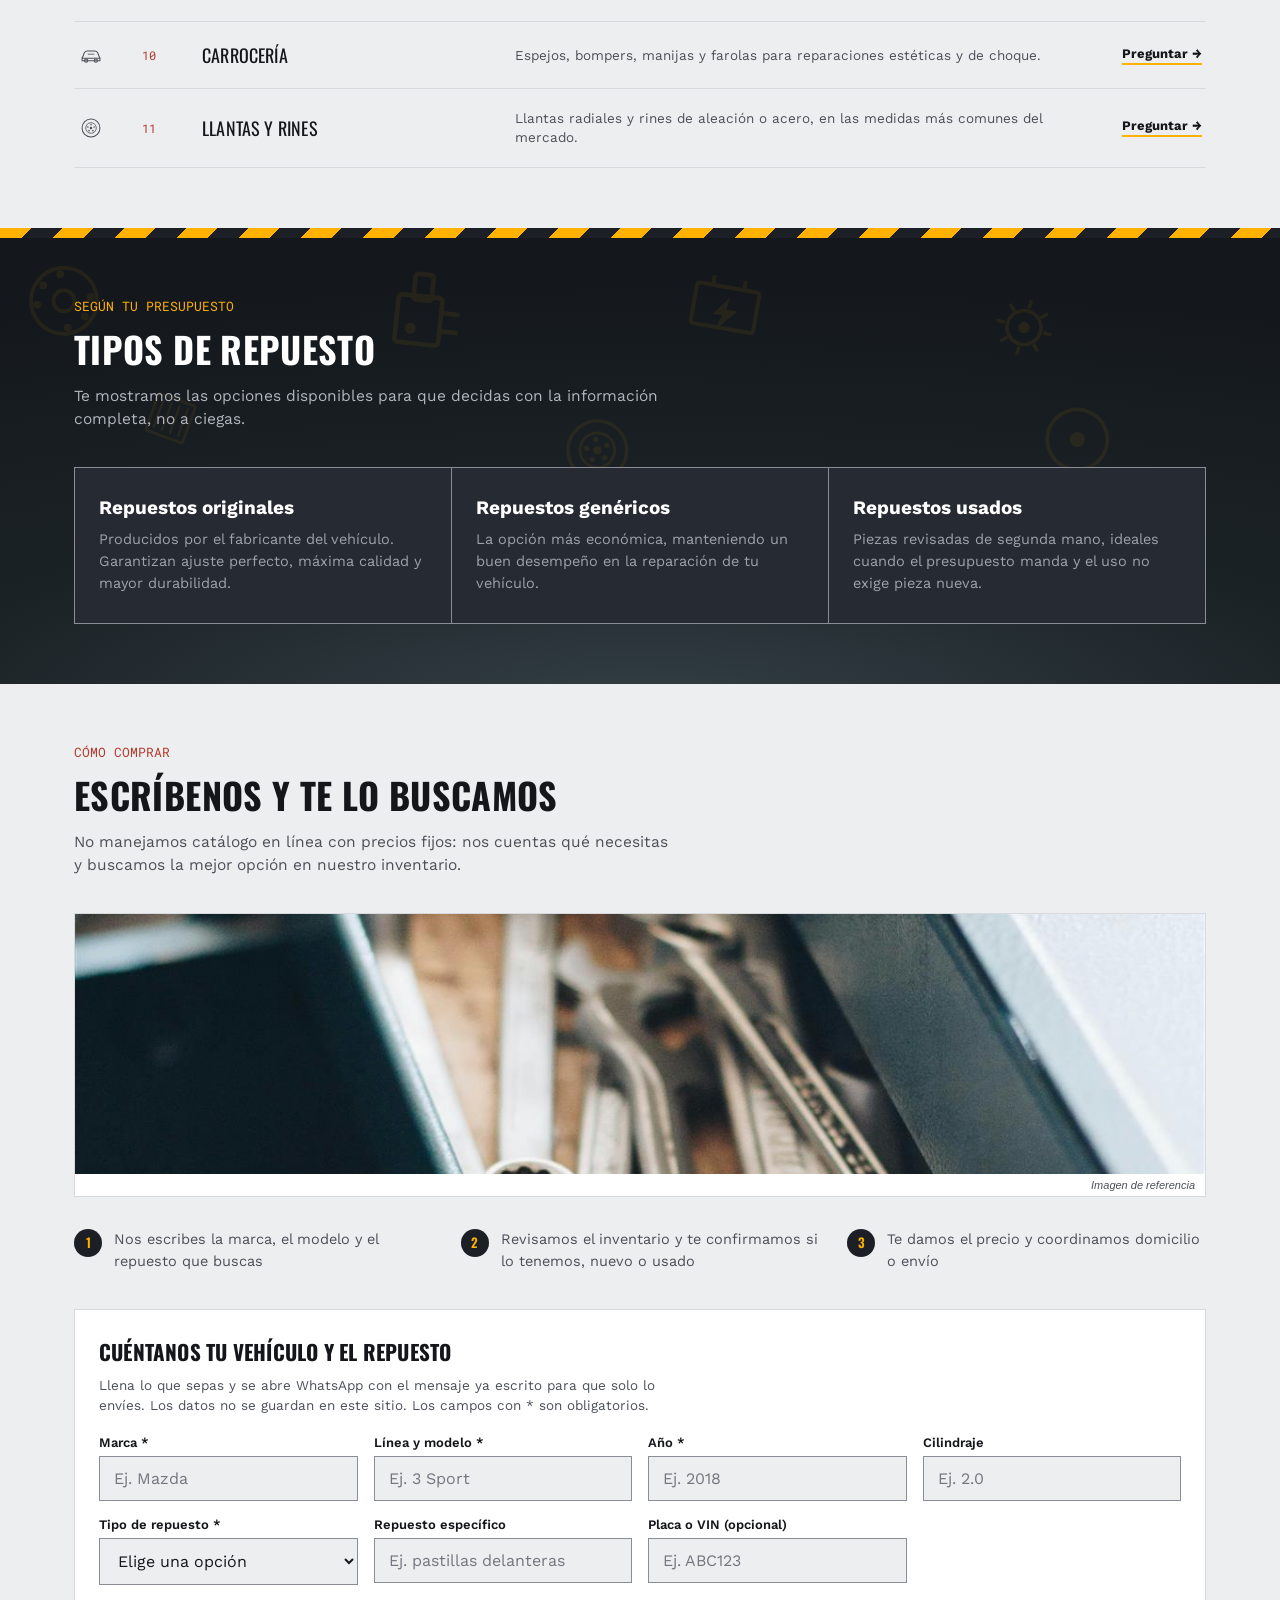
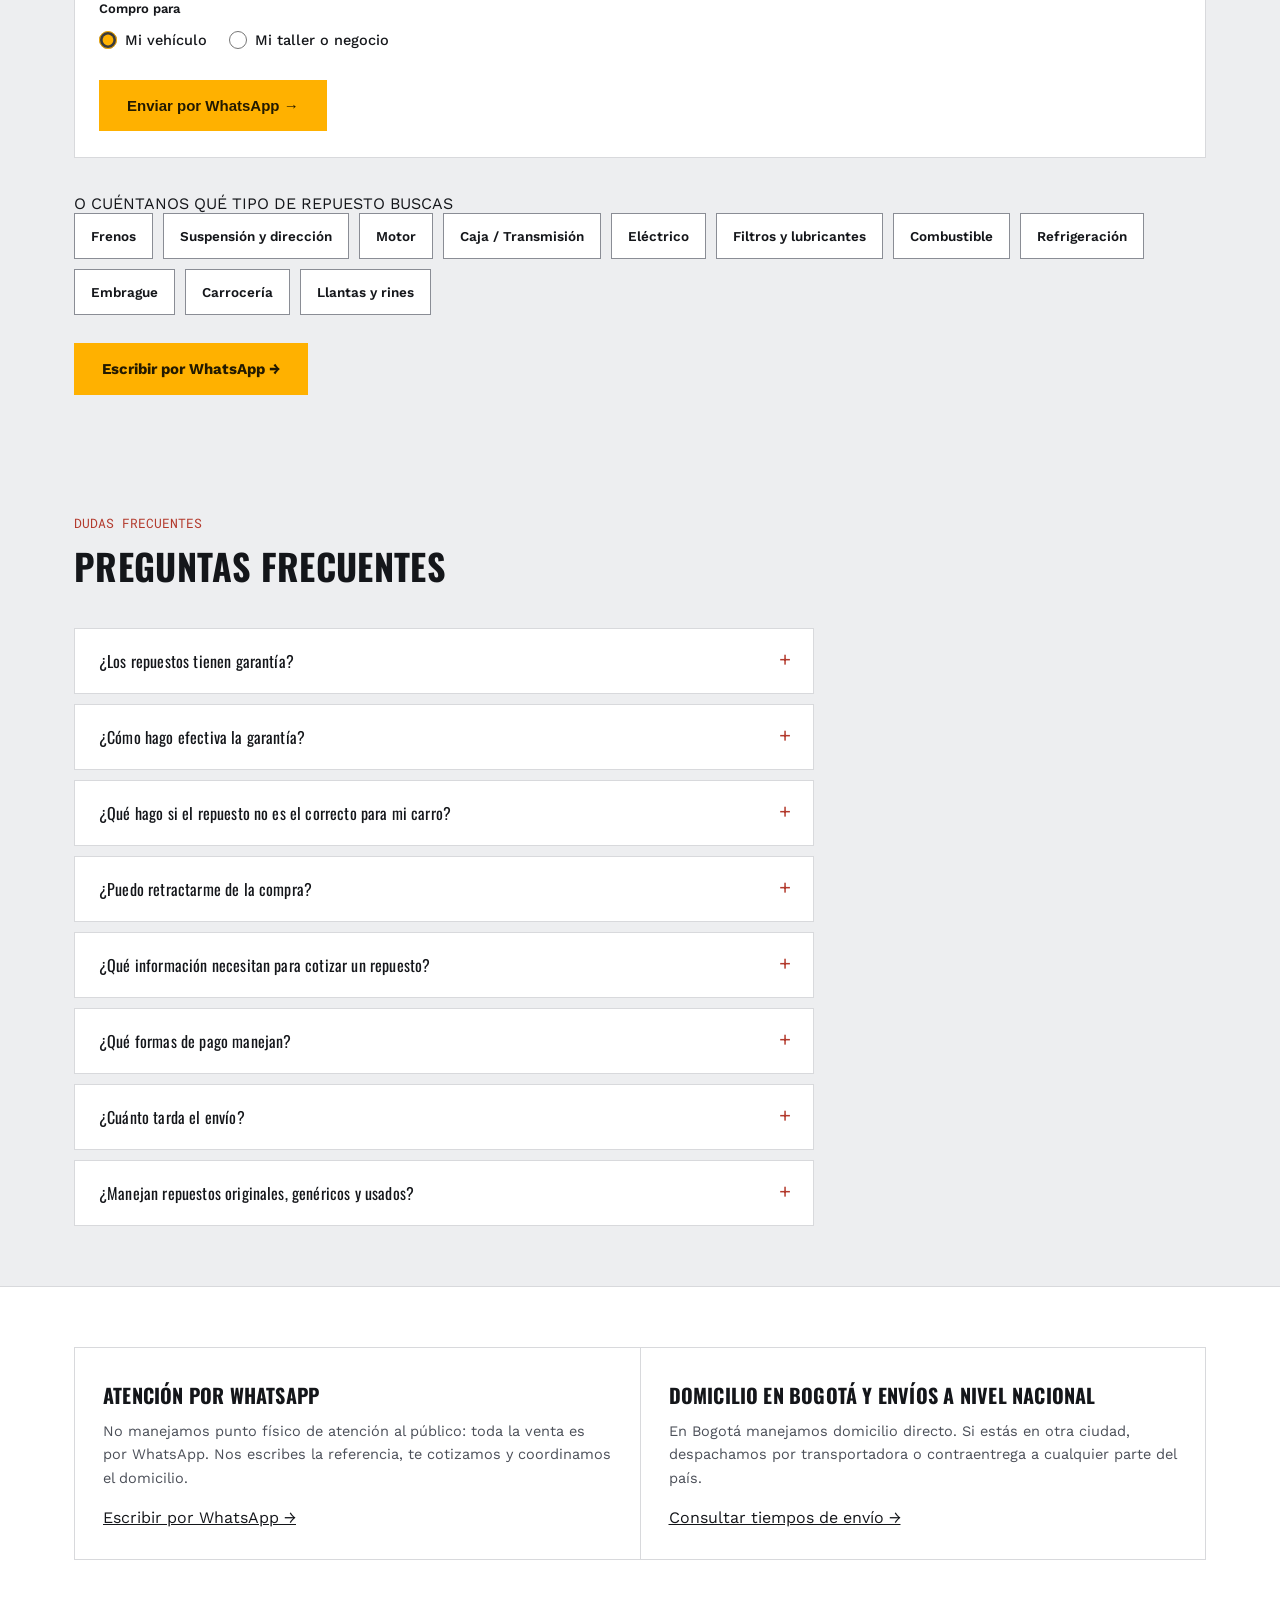
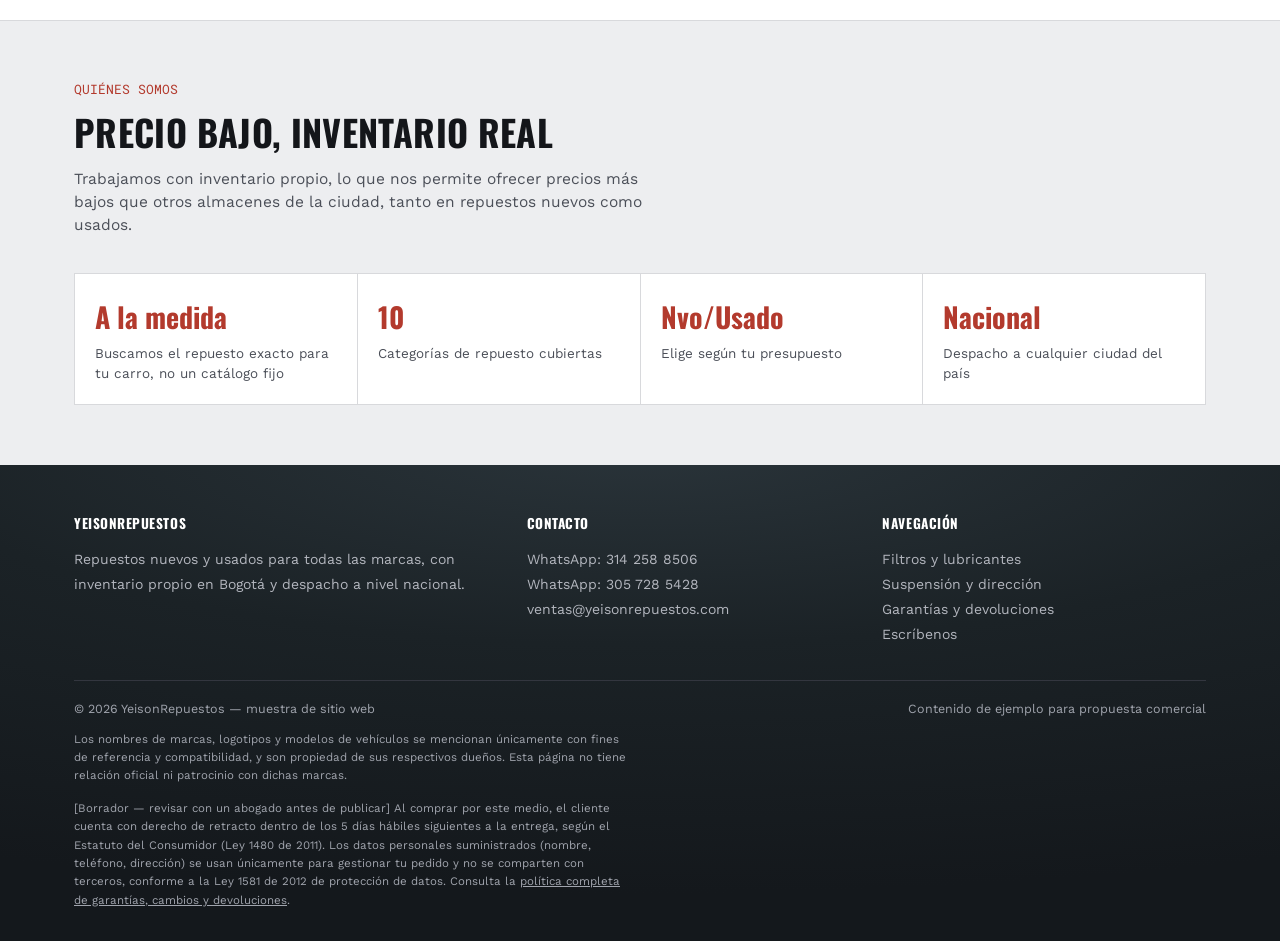
==== commit fdf3000c: "Formulario de cotizacion, FAQ/sellos de garantia, preparacion de lanzamiento, auditoria a11y y og-im" ====
--- a/index.html
+++ b/index.html
@@ -4,6 +4,8 @@
 <meta charset="UTF-8">
 <meta name="viewport" content="width=device-width, initial-scale=1, viewport-fit=cover">
 <link rel="icon" type="image/svg+xml" href="favicon.svg">
+<link rel="icon" type="image/png" sizes="48x48" href="favicon-48.png">
+<link rel="apple-touch-icon" href="apple-touch-icon.png">
 <title>YeisonRepuestos — Repuestos de Carro en Bogotá</title>
 <meta name="description" content="Repuestos de carro nuevos y usados en Bogotá con envío a nivel nacional. Frenos, suspensión, motor, filtros, eléctricos y más, de todas las marcas. Cotiza por WhatsApp.">
 <!-- TEMPORAL: quitar noindex/nofollow y volver a "index, follow" cuando el sitio pase a Hostinger -->
@@ -39,11 +41,14 @@
   "@context": "https://schema.org",
   "@type": "FAQPage",
   "mainEntity": [
-    {"@type": "Question", "name": "¿Los repuestos tienen garantía?", "acceptedAnswer": {"@type": "Answer", "text": "Cada repuesto se revisa antes de despacharlo. Escríbenos por WhatsApp y te contamos las condiciones de garantía según sea nuevo o usado."}},
+    {"@type": "Question", "name": "¿Los repuestos tienen garantía?", "acceptedAnswer": {"@type": "Answer", "text": "Sí. Los repuestos nuevos tienen el término de garantía indicado en la confirmación de tu pedido (1 año desde la entrega si no se indica otro) y los usados, 3 meses desde la entrega. La garantía cubre que el repuesto funcione correctamente y corresponda a la referencia confirmada. Las condiciones completas están en la política de garantías, cambios y devoluciones de este sitio."}},
+    {"@type": "Question", "name": "¿Cómo hago efectiva la garantía?", "acceptedAnswer": {"@type": "Answer", "text": "Escríbenos por WhatsApp dentro del término de garantía con tu número de pedido, una descripción de la falla y fotos o video. Revisamos el repuesto y te respondemos por escrito. Si la garantía procede, te damos sin costo un cambio por otro igual, la reparación o la devolución del dinero, y te reconocemos el costo del envío."}},
+    {"@type": "Question", "name": "¿Qué hago si el repuesto no es el correcto para mi carro?", "acceptedAnswer": {"@type": "Answer", "text": "Escríbenos dentro de los 5 días hábiles siguientes a la entrega, con el repuesto sin instalar y en su empaque. Si el error fue nuestro, hacemos el cambio o devolvemos el dinero y asumimos el envío. Si los datos del vehículo estaban incompletos o errados, hacemos el cambio si lo tenemos o dejamos un saldo a favor, y el envío corre por cuenta del cliente. Un repuesto ya instalado se cubre solo por garantía por falla."}},
+    {"@type": "Question", "name": "¿Puedo retractarme de la compra?", "acceptedAnswer": {"@type": "Answer", "text": "Si compras para tu propio vehículo, puedes retractarte dentro de los 5 días hábiles siguientes a la entrega, sin explicar el motivo, con el repuesto sin instalar y sin uso. El envío de la devolución corre por tu cuenta y te devolvemos el dinero cuando verificamos el repuesto. El retracto no aplica a talleres, mecánicos ni revendedores."}},
+    {"@type": "Question", "name": "¿Qué información necesitan para cotizar un repuesto?", "acceptedAnswer": {"@type": "Answer", "text": "Marca, línea, modelo (año) y cilindraje de tu vehículo; la placa o el número VIN, cuando sea posible; y una foto del repuesto o su número de referencia. Con eso te enviamos por WhatsApp la confirmación del pedido, con fotos del repuesto, antes de despachar."}},
     {"@type": "Question", "name": "¿Qué formas de pago manejan?", "acceptedAnswer": {"@type": "Answer", "text": "Manejamos varios medios de pago. Te los confirmamos por WhatsApp al coordinar tu pedido."}},
-    {"@type": "Question", "name": "¿Cuánto tarda el envío?", "acceptedAnswer": {"@type": "Answer", "text": "En Bogotá coordinamos domicilio directo. A otras ciudades despachamos por transportadora, con tiempos que dependen del destino."}},
-    {"@type": "Question", "name": "¿Manejan repuestos originales, genéricos y usados?", "acceptedAnswer": {"@type": "Answer", "text": "Sí, manejamos los tres tipos. Te mostramos las opciones disponibles según tu presupuesto para que decidas con la información completa."}},
-    {"@type": "Question", "name": "¿Qué hago si el repuesto no es el correcto para mi carro?", "acceptedAnswer": {"@type": "Answer", "text": "Escríbenos apenas lo recibas y buscamos la solución más conveniente, según el caso."}}
+    {"@type": "Question", "name": "¿Cuánto tarda el envío?", "acceptedAnswer": {"@type": "Answer", "text": "No tenemos punto de atención al público: entregamos a domicilio en Bogotá y enviamos a todo el país por transportadora, con valor declarado. Los tiempos dependen del destino y te los confirmamos al coordinar tu pedido."}},
+    {"@type": "Question", "name": "¿Manejan repuestos originales, genéricos y usados?", "acceptedAnswer": {"@type": "Answer", "text": "Sí, manejamos los tres tipos. Te mostramos las opciones disponibles según tu presupuesto para que decidas con la información completa."}}
   ]
 }
 </script>
@@ -69,12 +74,12 @@
   :root:not([data-theme="light"]){
     @media (prefers-color-scheme: dark){
       --bg:#101216; --surface:#1A1D23; --ink:#F2F2F0; --ink-soft:#B7BAC2;
-      --graphite:#0B0C0F; --graphite-2:#15171C; --line:#2C2F36; --line-strong:#3A3E47;
+      --graphite:#0B0C0F; --graphite-2:#15171C; --line:#2C2F36; --line-strong:#3A3E47; --rust:#E8604F;
     }
   }
   :root[data-theme="dark"]{
     --bg:#101216; --surface:#1A1D23; --ink:#F2F2F0; --ink-soft:#B7BAC2;
-    --graphite:#0B0C0F; --graphite-2:#15171C; --line:#2C2F36; --line-strong:#3A3E47;
+    --graphite:#0B0C0F; --graphite-2:#15171C; --line:#2C2F36; --line-strong:#3A3E47; --rust:#E8604F;
   }
   *{box-sizing:border-box;}
   html{scroll-padding-top: calc(72px + env(safe-area-inset-top,0px)); scroll-behavior:smooth;}
@@ -190,7 +195,7 @@
   .hero-callout{position:absolute; transform:translate(-50%,-50%); display:flex; flex-direction:column; align-items:center; gap:6px;}
   .hero-callout-badge{width:56px; height:56px; border-radius:50%; background:var(--graphite-2); border:2px solid var(--amber); display:flex; align-items:center; justify-content:center;}
   .hero-callout-badge svg{width:36px; height:36px; color:var(--amber);}
-  .hero-callout-label{font-family:'Roboto Mono', monospace; font-size:12px; color:#9EA2AC; white-space:nowrap;}
+  .hero-callout-label{font-family:'Roboto Mono', monospace; font-size:12px; color:#B3B6BE; white-space:nowrap;}
   .hero .kicker{
     font-family:'Roboto Mono', monospace; font-size:13px; color:var(--amber);
     letter-spacing:0.03em; display:block; margin-bottom:14px;
@@ -299,7 +304,8 @@
 
   /* TIPOS DE REPUESTO */
   .tipos-band{background:var(--studio-bg); color:#fff; position:relative; overflow:hidden;}
-  .tipos-band .section-head p{color:#9EA2AC;}
+  .tipos-band .section-head h2{color:#fff;}
+  .tipos-band .section-head p{color:#B3B6BE;}
   .tipos-bg{position:absolute; inset:0; width:100%; height:100%; color:var(--amber); opacity:0.07; pointer-events:none; z-index:0;}
   @media (max-width:880px){ .tipos-bg{display:none;} }
   .tipos-band > .wrap{position:relative; z-index:1;}
@@ -320,6 +326,35 @@
   .tipo-card p{font-size:14.5px; color:#9EA2AC; line-height:1.5; margin:0;}
 
   /* PREGUNTANOS — cómo comprar, sin catálogo autoservicio */
+  .sr-only{position:absolute; width:1px; height:1px; padding:0; margin:-1px; overflow:hidden; clip:rect(0,0,0,0); white-space:nowrap; border:0;}
+  .quote-form{background:var(--surface); border:1.5px solid var(--line); padding:26px 24px; margin:0 0 36px; scroll-margin-top:90px;}
+  .quote-form h3{font-family:'Oswald',sans-serif; text-transform:uppercase; font-size:21px; margin:0 0 8px; color:var(--ink);}
+  .quote-hint{font-size:13.5px; color:var(--ink-soft); line-height:1.5; margin:0 0 20px; max-width:70ch;}
+  .quote-grid{display:grid; grid-template-columns:repeat(4,1fr); gap:16px; margin-bottom:18px;}
+  .quote-form .field{display:flex; flex-direction:column; gap:6px; min-width:0; border:0; padding:0; margin:0;}
+  .quote-form label, .quote-form legend{font-size:13px; font-weight:600; color:var(--ink); padding:0;}
+  .quote-form input[type="text"], .quote-form select{
+    width:100%; padding:12px 14px; font:inherit; font-size:16px; color:var(--ink);
+    background:var(--bg); border:1.5px solid var(--line-strong); border-radius:0;
+  }
+  .quote-form input::placeholder{color:var(--ink-soft); opacity:.75;}
+  .quote-form input[aria-invalid="true"], .quote-form select[aria-invalid="true"]{border-color:var(--rust);}
+  .quote-who{grid-column:span 2;}
+  .quote-form .radio{display:flex; align-items:center; gap:8px; font-weight:500; font-size:14.5px; min-height:44px; cursor:pointer;}
+  .quote-form .radio input{width:18px; height:18px; accent-color:var(--amber); margin:0;}
+  .quote-who{flex-direction:row !important; flex-wrap:wrap; align-items:center; gap:4px 22px !important;}
+  .quote-who legend{width:100%; margin-bottom:2px;}
+  .quote-error{color:var(--rust); font-size:14px; font-weight:600; margin:0 0 14px;}
+  .quote-status{font-size:14px; color:var(--ink-soft); margin:14px 0 0;}
+  .quote-status a{color:var(--ink); text-decoration:underline; text-decoration-color:var(--amber); text-decoration-thickness:2px; text-underline-offset:3px;}
+  @media (prefers-color-scheme: dark){
+    :root:not([data-theme="light"]) .quote-error{color:#FF8F80;}
+    :root:not([data-theme="light"]) .quote-form [aria-invalid="true"]{border-color:#FF8F80;}
+  }
+  :root[data-theme="dark"] .quote-error{color:#FF8F80;}
+  :root[data-theme="dark"] .quote-form [aria-invalid="true"]{border-color:#FF8F80;}
+  @media (max-width:880px){ .quote-grid{grid-template-columns:repeat(2,1fr);} .quote-who{grid-column:span 2;} }
+  @media (max-width:520px){ .quote-grid{grid-template-columns:1fr;} .quote-who{grid-column:auto;} }
   .ask-photo{margin:0 0 32px; border:1.5px solid var(--line); overflow:hidden;}
   .ask-photo img{display:block; width:100%; height:clamp(140px,22vw,260px); object-fit:cover;}
   .ask-photo figcaption{font-size:11px; color:var(--ink-soft); font-style:italic; text-align:right; padding:5px 10px; background:var(--surface);}
@@ -351,6 +386,8 @@
   .faq-item[open] summary::after{content:"−";}
   .faq-item[open] summary{border-bottom:1px solid var(--line); margin-bottom:14px;}
   .faq-item p{font-size:14.5px; color:var(--ink-soft); line-height:1.6; margin:0 0 16px;}
+  .faq-link{color:var(--ink); text-decoration:underline; text-decoration-color:var(--amber); text-decoration-thickness:2px; text-underline-offset:3px;}
+  .faq-link:hover{color:var(--rust);}
 
   /* QUIENES SOMOS + STATS */
   .stats-grid{display:grid; grid-template-columns:repeat(4,1fr); gap:1px; background:var(--line); border:1px solid var(--line); margin-top:36px;}
@@ -373,8 +410,8 @@
   .foot-grid h3{color:#fff; font-size:13.5px; text-transform:uppercase; letter-spacing:0.04em; margin:0 0 14px; font-family:'Oswald';}
   .foot-grid p, .foot-grid a{font-size:14px; color:#B3B6BE; line-height:1.8; text-decoration:none; display:block;}
   .foot-grid a:hover{color:var(--amber);}
-  .foot-bottom{display:flex; justify-content:space-between; padding-top:20px; font-size:12.5px; color:#7C8087; flex-wrap:wrap; gap:8px;}
-  .trademark-note{font-size:11.5px; color:#5E6169; line-height:1.6; margin:14px 0 0; max-width:80ch;}
+  .foot-bottom{display:flex; justify-content:space-between; padding-top:20px; font-size:12.5px; color:#A0A4AD; flex-wrap:wrap; gap:8px;}
+  .trademark-note{font-size:11.5px; color:#A0A4AD; line-height:1.6; margin:14px 0 0; max-width:80ch;}
 
   .wsp-float{
     position:fixed; right:20px; bottom:calc(20px + env(safe-area-inset-bottom,0px));
@@ -542,7 +579,7 @@
       <h1>YEISONREPUESTOS</h1>
       <p class="lede">El repuesto que buscas, sin vueltas ni sobreprecio. Nuevos y usados, de todas las marcas.</p>
       <a class="btn btn-primary" href="https://wa.me/573142588506" target="_blank" rel="noopener">¡Escríbenos! →</a>
-      <p style="font-family:'Roboto Mono',monospace; font-size:12.5px; color:#9EA2AC; margin:14px 0 0;">✓ Revisamos cada repuesto antes de despacharlo</p>
+      <p style="font-family:'Roboto Mono',monospace; font-size:12.5px; color:#B3B6BE; margin:14px 0 0;">✓ Revisamos cada repuesto antes de despacharlo</p>
     </div>
     <div class="hero-art reveal">
       <div class="hero-photo-wrap">
@@ -776,6 +813,67 @@
       <div class="ask-step"><span class="qs-num">3</span><span>Te damos el precio y coordinamos domicilio o envío</span></div>
     </div>
 
+    <form class="quote-form reveal" id="cotizar" aria-labelledby="quote-title" novalidate>
+      <h3 id="quote-title">Cuéntanos tu vehículo y el repuesto</h3>
+      <p class="quote-hint">Llena lo que sepas y se abre WhatsApp con el mensaje ya escrito para que solo lo envíes. Los datos no se guardan en este sitio. Los campos con <span aria-hidden="true">*</span><span class="sr-only">asterisco</span> son obligatorios.</p>
+      <div class="quote-grid">
+        <div class="field">
+          <label for="q-marca">Marca <span aria-hidden="true">*</span></label>
+          <input id="q-marca" name="marca" type="text" list="q-marcas" required autocomplete="off" placeholder="Ej. Mazda">
+          <datalist id="q-marcas">
+            <option value="Chevrolet"></option><option value="Renault"></option><option value="Mazda"></option><option value="Toyota"></option>
+            <option value="Kia"></option><option value="Ford"></option><option value="Hyundai"></option><option value="Nissan"></option>
+          </datalist>
+        </div>
+        <div class="field">
+          <label for="q-linea">Línea y modelo <span aria-hidden="true">*</span></label>
+          <input id="q-linea" name="linea" type="text" required autocomplete="off" placeholder="Ej. 3 Sport">
+        </div>
+        <div class="field">
+          <label for="q-anio">Año <span aria-hidden="true">*</span></label>
+          <input id="q-anio" name="anio" type="text" inputmode="numeric" maxlength="4" required autocomplete="off" placeholder="Ej. 2018">
+        </div>
+        <div class="field">
+          <label for="q-cil">Cilindraje</label>
+          <input id="q-cil" name="cil" type="text" autocomplete="off" placeholder="Ej. 2.0">
+        </div>
+        <div class="field">
+          <label for="q-cat">Tipo de repuesto <span aria-hidden="true">*</span></label>
+          <select id="q-cat" name="cat" required>
+            <option value="">Elige una opción</option>
+            <option>Filtros y lubricantes</option>
+            <option>Suspensión y dirección</option>
+            <option>Partes de motor</option>
+            <option>Partes de caja</option>
+            <option>Partes eléctricas</option>
+            <option>Frenos</option>
+            <option>Combustible</option>
+            <option>Refrigeración</option>
+            <option>Embrague</option>
+            <option>Carrocería</option>
+            <option>Llantas y rines</option>
+            <option>Otro / no estoy seguro</option>
+          </select>
+        </div>
+        <div class="field">
+          <label for="q-rep">Repuesto específico</label>
+          <input id="q-rep" name="rep" type="text" autocomplete="off" placeholder="Ej. pastillas delanteras">
+        </div>
+        <div class="field">
+          <label for="q-placa">Placa o VIN (opcional)</label>
+          <input id="q-placa" name="placa" type="text" autocomplete="off" placeholder="Ej. ABC123">
+        </div>
+        <fieldset class="field quote-who">
+          <legend>Compro para</legend>
+          <label class="radio"><input type="radio" name="para" value="Mi vehículo" checked> Mi vehículo</label>
+          <label class="radio"><input type="radio" name="para" value="Mi taller o negocio"> Mi taller o negocio</label>
+        </fieldset>
+      </div>
+      <p class="quote-error" id="quote-error" role="alert" hidden></p>
+      <button type="submit" class="btn btn-primary">Enviar por WhatsApp →</button>
+      <p class="quote-status" id="quote-status" role="status" hidden></p>
+    </form>
+
     <span class="strip-label" style="text-align:left; margin-bottom:14px;">O CUÉNTANOS QUÉ TIPO DE REPUESTO BUSCAS</span>
     <div class="ask-chips">
       <a class="ask-chip" target="_blank" rel="noopener" href="https://wa.me/573142588506?text=Hola%2C%20estoy%20buscando%20un%20repuesto%20de%20Frenos%20para%20mi%20carro">Frenos</a>
@@ -804,7 +902,23 @@
     <div class="faq-list reveal">
       <details class="faq-item">
         <summary>¿Los repuestos tienen garantía?</summary>
-        <p>Cada repuesto se revisa antes de despacharlo. Escríbenos por WhatsApp y te contamos las condiciones de garantía según sea nuevo o usado.</p>
+        <p>Sí. Los repuestos nuevos tienen el término de garantía indicado en la confirmación de tu pedido (1 año desde la entrega si no se indica otro) y los usados, 3 meses desde la entrega. La garantía cubre que el repuesto funcione correctamente y corresponda a la referencia confirmada. Lee las <a class="faq-link" href="politica-garantias.html#sec-2">condiciones completas</a>.</p>
+      </details>
+      <details class="faq-item">
+        <summary>¿Cómo hago efectiva la garantía?</summary>
+        <p>Escríbenos por WhatsApp dentro del término de garantía con tu número de pedido, una descripción de la falla y fotos o video. Revisamos el repuesto y te respondemos por escrito. Si la garantía procede, te damos sin costo un cambio por otro igual, la reparación o la devolución del dinero, y te reconocemos el costo del envío. <a class="faq-link" href="politica-garantias.html#sec-5">Ver el paso a paso</a>.</p>
+      </details>
+      <details class="faq-item">
+        <summary>¿Qué hago si el repuesto no es el correcto para mi carro?</summary>
+        <p>Escríbenos dentro de los 5 días hábiles siguientes a la entrega, con el repuesto sin instalar y en su empaque. Si el error fue nuestro, hacemos el cambio o devolvemos el dinero y asumimos el envío. Si los datos del vehículo estaban incompletos o errados, hacemos el cambio si lo tenemos o dejamos un saldo a favor, y el envío corre por cuenta del cliente. Un repuesto ya instalado se cubre solo por garantía por falla. <a class="faq-link" href="politica-garantias.html#sec-7">Ver los casos</a>.</p>
+      </details>
+      <details class="faq-item">
+        <summary>¿Puedo retractarme de la compra?</summary>
+        <p>Si compras para tu propio vehículo, puedes retractarte dentro de los 5 días hábiles siguientes a la entrega, sin explicar el motivo, con el repuesto sin instalar y sin uso. El envío de la devolución corre por tu cuenta y te devolvemos el dinero cuando verificamos el repuesto. El retracto no aplica a talleres, mecánicos ni revendedores. <a class="faq-link" href="politica-garantias.html#sec-8">Leer más</a>.</p>
+      </details>
+      <details class="faq-item">
+        <summary>¿Qué información necesitan para cotizar un repuesto?</summary>
+        <p>Marca, línea, modelo (año) y cilindraje de tu vehículo; la placa o el número VIN, cuando sea posible; y una foto del repuesto o su número de referencia. Con eso te enviamos por WhatsApp la confirmación del pedido, con fotos del repuesto, antes de despachar. Puedes llenar el <a class="faq-link" href="#cotizar">formulario de cotización</a> y se arma el mensaje por ti.</p>
       </details>
       <details class="faq-item">
         <summary>¿Qué formas de pago manejan?</summary>
@@ -812,15 +926,11 @@
       </details>
       <details class="faq-item">
         <summary>¿Cuánto tarda el envío?</summary>
-        <p>En Bogotá coordinamos domicilio directo. A otras ciudades despachamos por transportadora, con tiempos que dependen del destino.</p>
+        <p>No tenemos punto de atención al público: entregamos a domicilio en Bogotá y enviamos a todo el país por transportadora, con valor declarado. Los tiempos dependen del destino y te los confirmamos al coordinar tu pedido.</p>
       </details>
       <details class="faq-item">
         <summary>¿Manejan repuestos originales, genéricos y usados?</summary>
         <p>Sí, manejamos los tres tipos. Te mostramos las opciones disponibles según tu presupuesto para que decidas con la información completa.</p>
-      </details>
-      <details class="faq-item">
-        <summary>¿Qué hago si el repuesto no es el correcto para mi carro?</summary>
-        <p>Escríbenos apenas lo recibas y buscamos la solución más conveniente, según el caso.</p>
       </details>
     </div>
   </div>
@@ -908,6 +1018,66 @@
       } else {
         (window.dataLayer = window.dataLayer || []).push({event: "whatsapp_click", page: "index", link_text: text});
       }
+    });
+  })();
+
+  (function(){
+    var form = document.getElementById("cotizar");
+    if(!form) return;
+    var err = document.getElementById("quote-error");
+    var status = document.getElementById("quote-status");
+    var required = ["q-marca", "q-linea", "q-anio", "q-cat"];
+    var labels = {"q-marca": "marca", "q-linea": "línea y modelo", "q-anio": "año", "q-cat": "tipo de repuesto"};
+
+    function val(id){ return (document.getElementById(id).value || "").trim(); }
+
+    form.addEventListener("submit", function(e){
+      e.preventDefault();
+      var missing = [];
+      required.forEach(function(id){
+        var el = document.getElementById(id);
+        var bad = !val(id) || (id === "q-anio" && !/^(19|20)\d{2}$/.test(val(id)));
+        el.setAttribute("aria-invalid", bad ? "true" : "false");
+        if(bad) missing.push(id);
+      });
+      if(missing.length){
+        var first = missing[0];
+        err.textContent = missing.indexOf("q-anio") > -1 && val("q-anio")
+          ? "Revisa el año: escríbelo con 4 números, por ejemplo 2018."
+          : "Falta completar: " + missing.map(function(id){ return labels[id]; }).join(", ") + ".";
+        err.hidden = false;
+        document.getElementById(first).focus();
+        return;
+      }
+      err.hidden = true;
+
+      var vehiculo = [val("q-marca"), val("q-linea"), val("q-anio")].join(" ");
+      if(val("q-cil")) vehiculo += " – " + val("q-cil");
+      var repuesto = val("q-cat") + (val("q-rep") ? " – " + val("q-rep") : "");
+      var lines = ["Hola, quiero cotizar un repuesto.", "Vehículo: " + vehiculo];
+      if(val("q-placa")) lines.push("Placa/VIN: " + val("q-placa"));
+      lines.push("Repuesto: " + repuesto);
+      lines.push("Compro para: " + form.elements["para"].value);
+      var url = "https://wa.me/573142588506?text=" + encodeURIComponent(lines.join("\n"));
+
+      if(typeof window.gtag === "function"){
+        window.gtag("event", "whatsapp_quote_form", {page: "index", category: val("q-cat")});
+      } else {
+        (window.dataLayer = window.dataLayer || []).push({event: "whatsapp_quote_form", page: "index", category: val("q-cat")});
+      }
+
+      window.open(url, "_blank", "noopener");
+      status.innerHTML = "";
+      status.appendChild(document.createTextNode("Abrimos WhatsApp con tu mensaje. Si no se abrió, "));
+      var a = document.createElement("a");
+      a.href = url; a.target = "_blank"; a.rel = "noopener"; a.textContent = "tócalo aquí";
+      status.appendChild(a);
+      status.appendChild(document.createTextNode("."));
+      status.hidden = false;
+    });
+
+    form.addEventListener("input", function(e){
+      if(e.target.getAttribute && e.target.getAttribute("aria-invalid") === "true"){ e.target.setAttribute("aria-invalid", "false"); }
     });
   })();
 
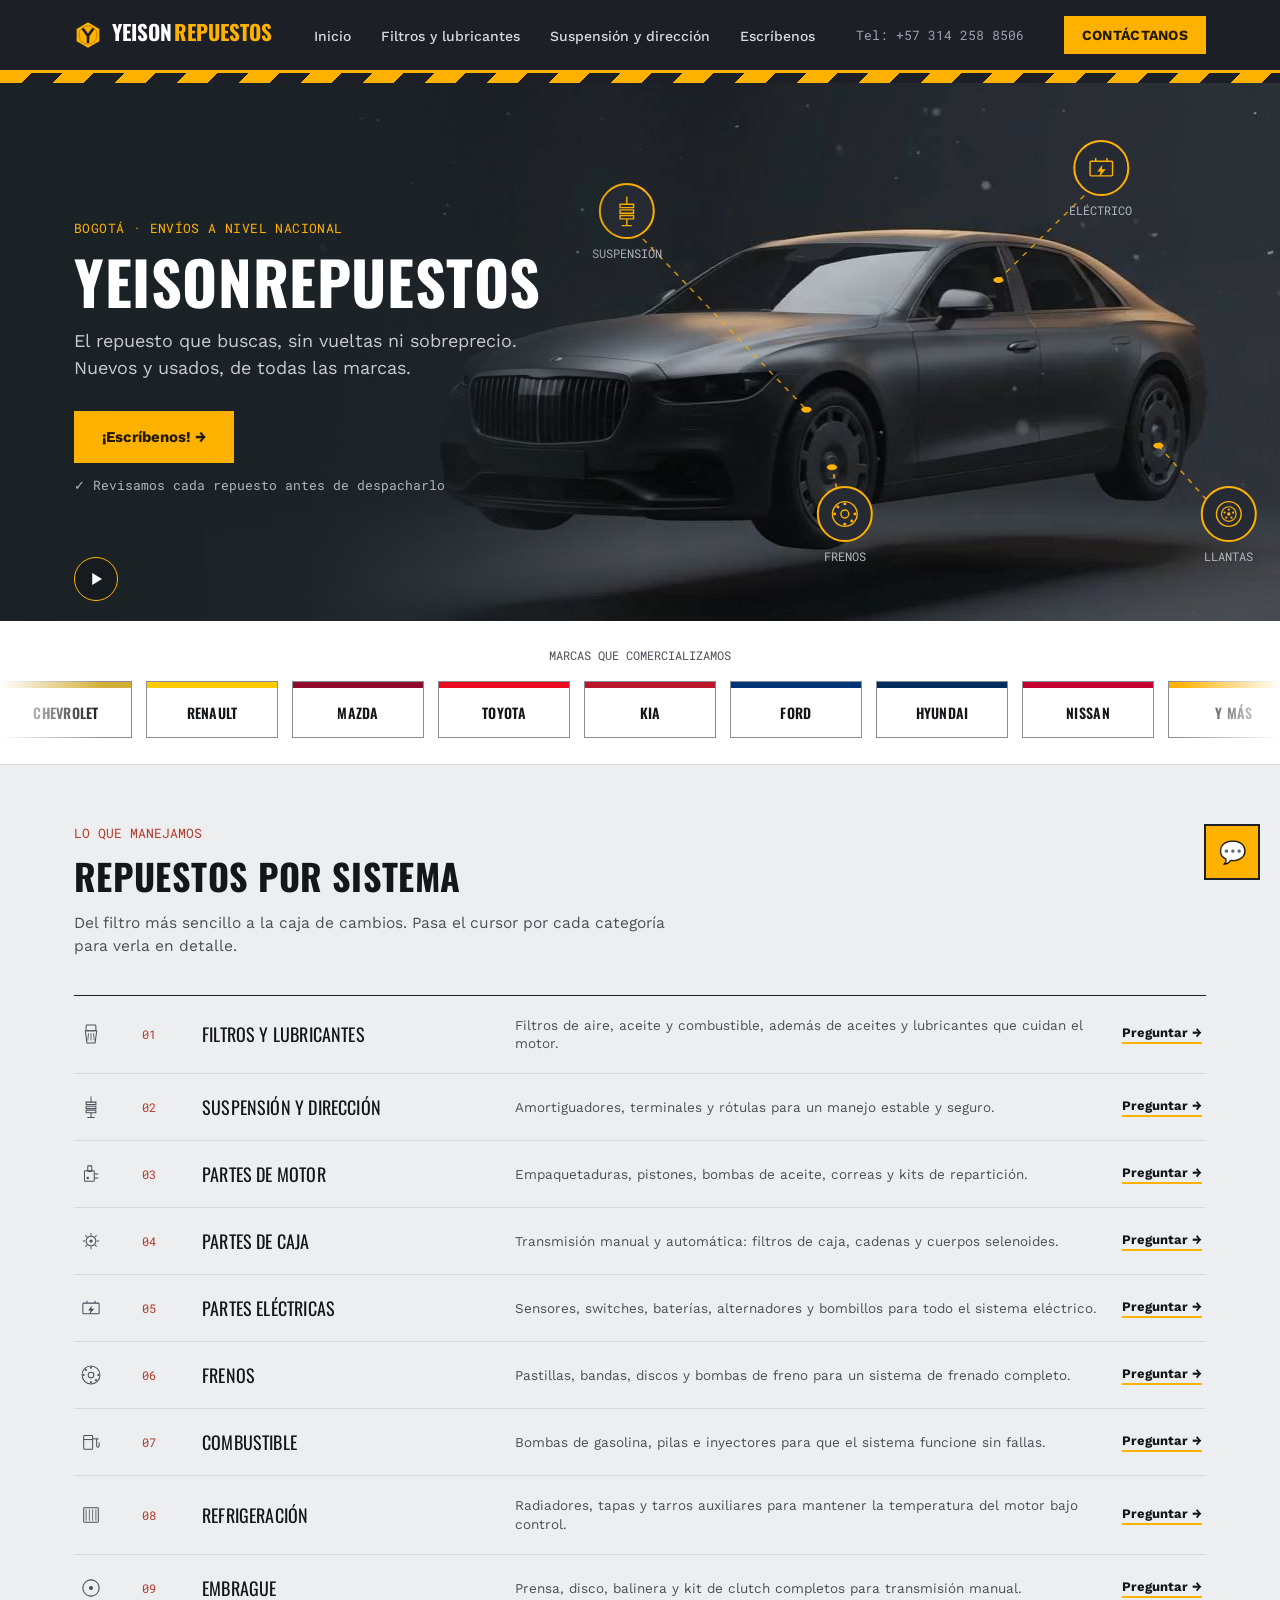
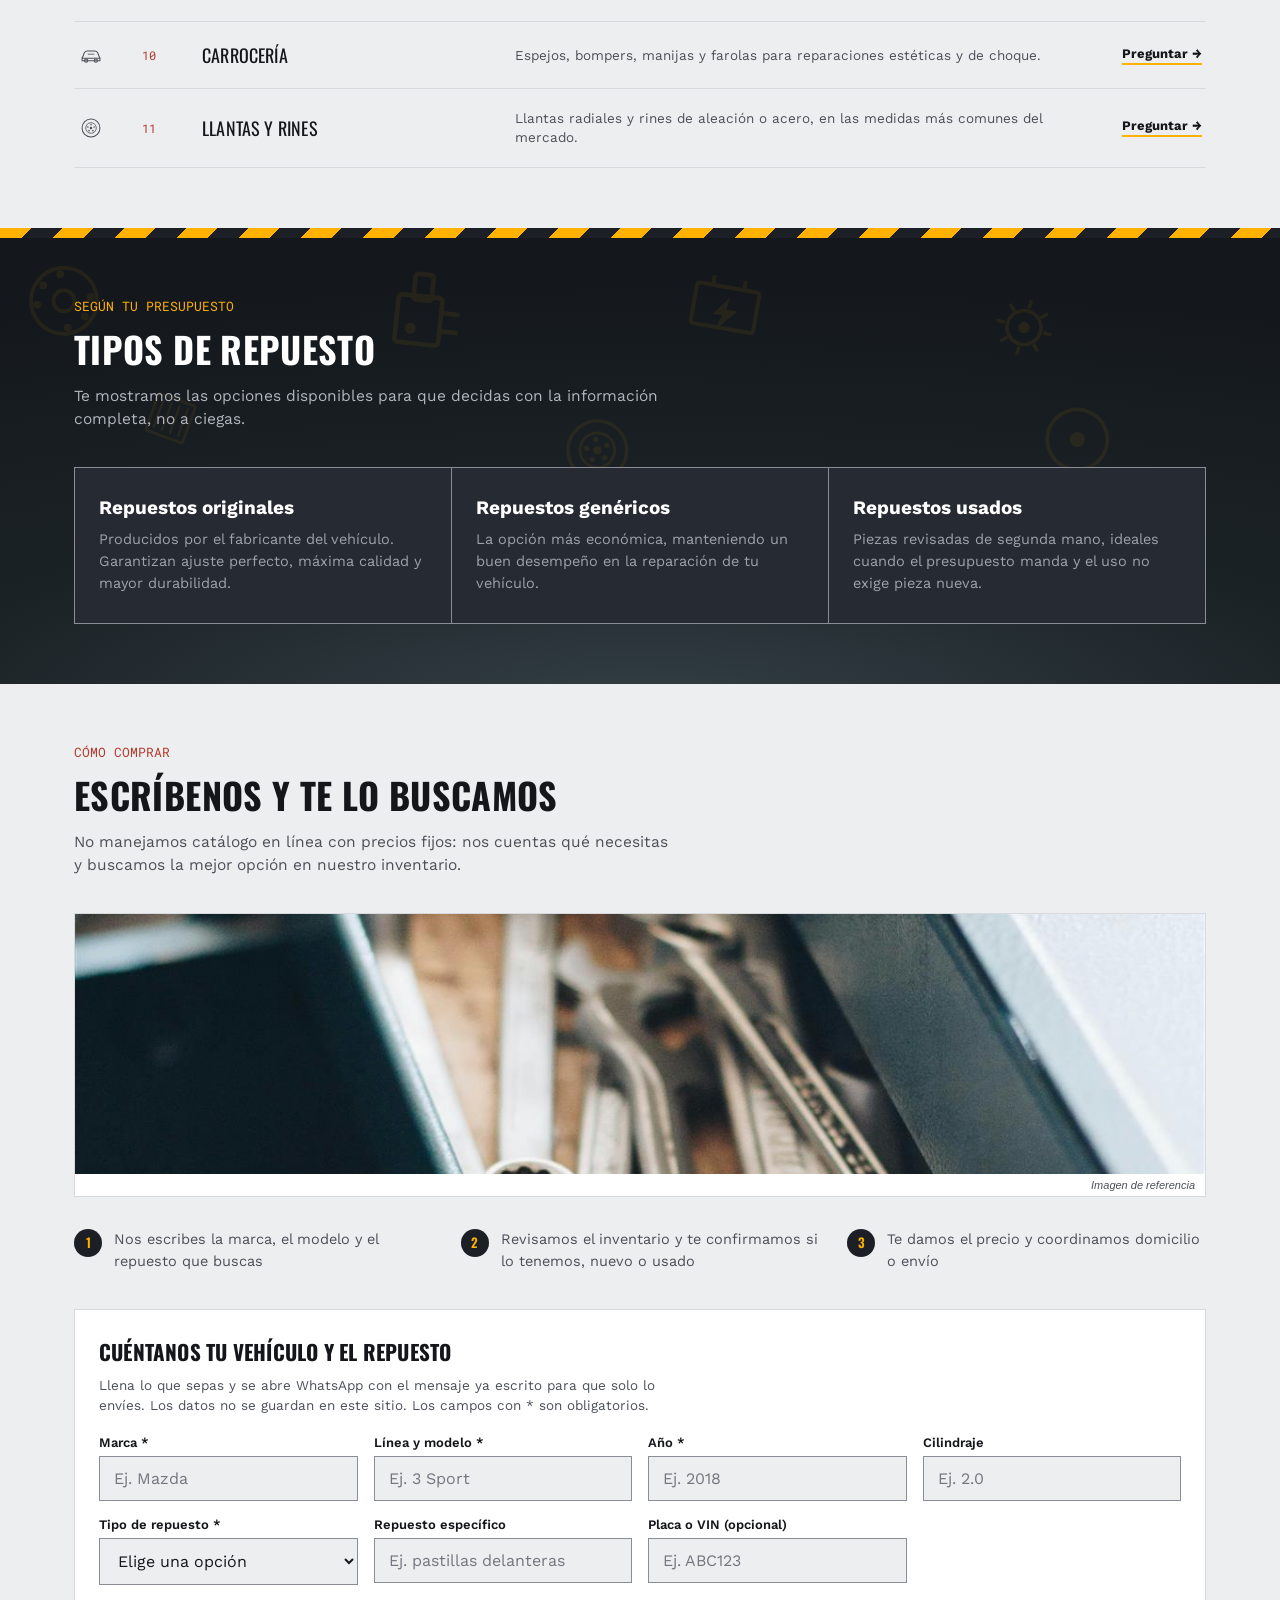
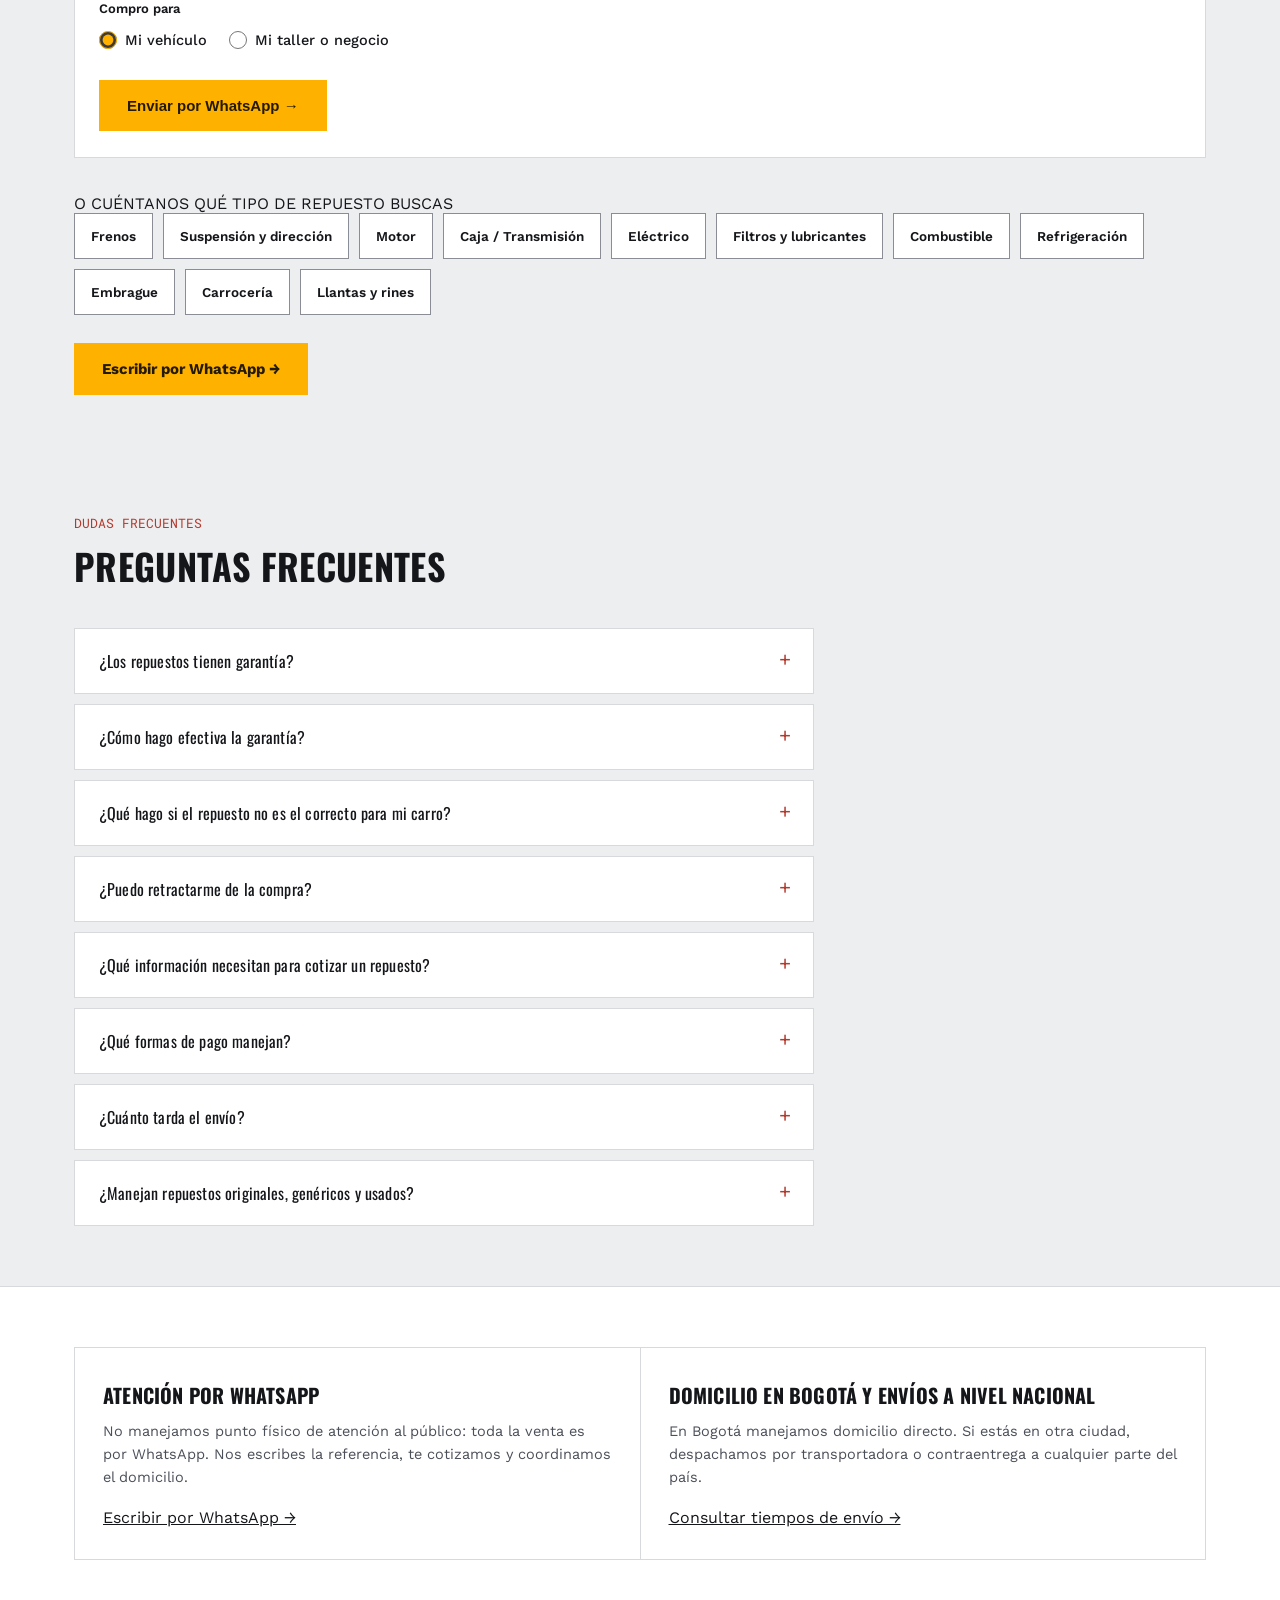
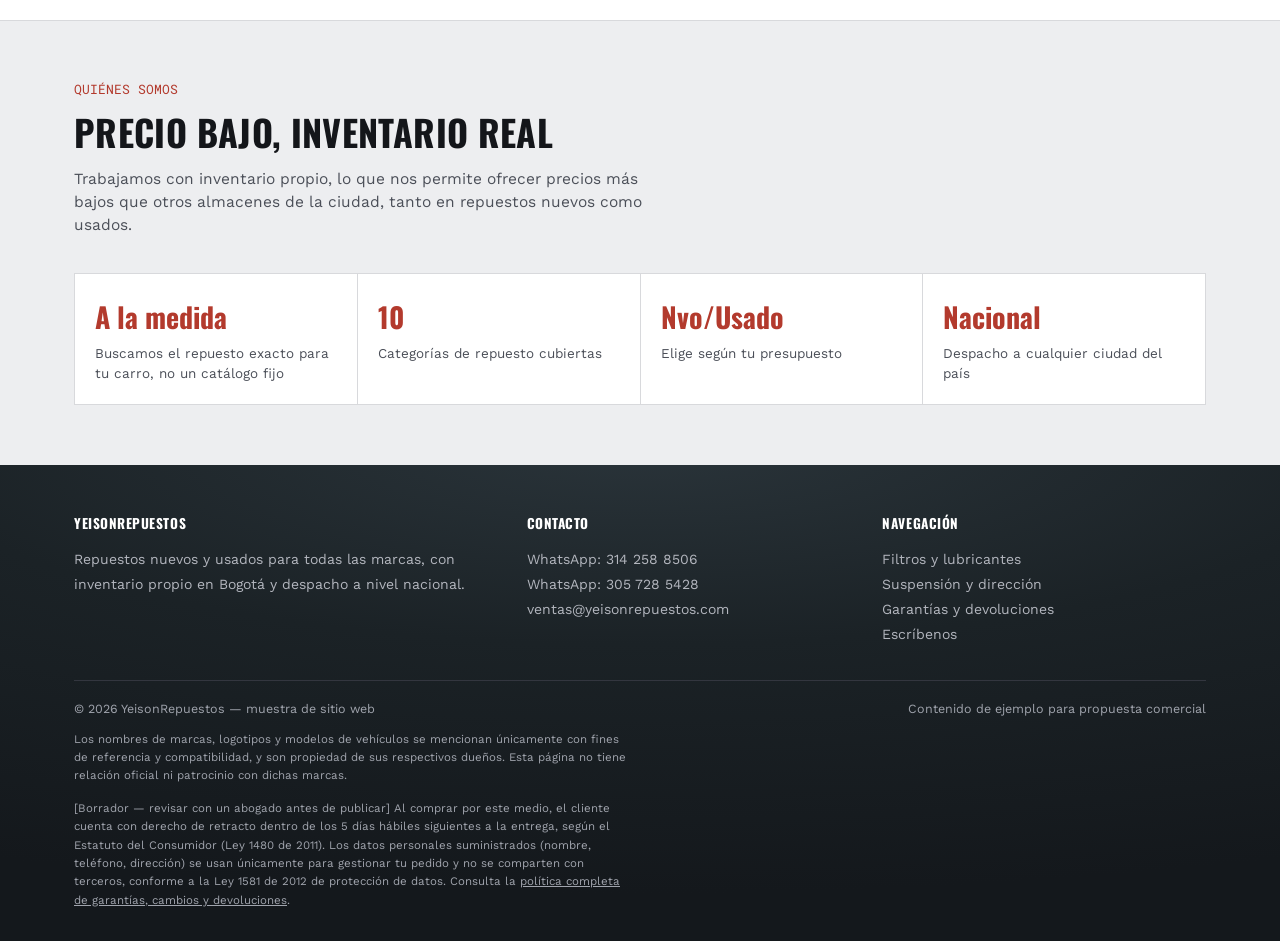
==== commit 93709dba: "Hero: el video pasa a fondo de ancho completo, sin recuadro El video ya no vive en una caja dentro d" ====
--- a/index.html
+++ b/index.html
@@ -171,16 +171,20 @@
   @media (prefers-reduced-motion: reduce){
     .hero::before{ animation:none; }
   }
-  .hero-grid{position:relative; z-index:1; display:grid; grid-template-columns:1.05fr 0.95fr; gap:24px; align-items:center;}
-  .hero-text{text-align:left;}
-  .hero-photo-wrap{position:relative; margin:0 auto; padding:56px 0 66px;}
-  .hero-photo{width:100%; height:auto; display:block;}
-  .hero-photo-fade{
-    position:absolute; inset:56px 0 66px; pointer-events:none;
-    background: radial-gradient(ellipse 78% 78% at 50% 50%, transparent 55%, #1e2429 100%);
-  }
+  .hero-grid{position:relative; z-index:1; display:grid; grid-template-columns:1fr; align-items:center; min-height:418px; pointer-events:none;}
+  .hero-text{text-align:left; max-width:520px; pointer-events:auto;}
+  .hero-media{position:absolute; inset:0; z-index:0; overflow:hidden; pointer-events:none;}
+  .hero-media::after{
+    content:""; position:absolute; inset:0; pointer-events:none;
+    background:linear-gradient(90deg, rgba(27,34,38,1) 0%, rgba(27,34,38,0.92) 24%, rgba(27,34,38,0.55) 36%, rgba(27,34,38,0) 50%);
+  }
+  .hero-stage{
+    position:absolute; right:0; top:50%; width:clamp(960px, 100%, 1500px); aspect-ratio:16/9;
+    transform:translate(16%, -50%);
+  }
+  .hero-photo{display:block; width:100%; height:100%; object-fit:cover;}
   .hero-video-toggle{
-    position:absolute; left:10px; bottom:76px; z-index:3;
+    position:absolute; left:max(24px, calc((100% - 1180px) / 2 + 24px)); bottom:20px; z-index:3;
     width:44px; height:44px; border-radius:50%; padding:0; cursor:pointer;
     display:flex; align-items:center; justify-content:center;
     background:rgba(20,24,28,0.75); color:#fff; border:1.5px solid var(--amber);
@@ -206,10 +210,15 @@
     margin:0 0 30px; line-height:1.5;
   }
   @media (max-width:880px){
-    .hero-grid{grid-template-columns:1fr;}
-    .hero-text{text-align:center;}
+    .hero{padding:0 0 56px;}
+    .hero-media{position:relative; inset:auto;}
+    .hero-media::after{background:linear-gradient(180deg, rgba(27,34,38,0) 55%, #1b2226 100%);}
+    .hero-stage{position:relative; right:auto; top:auto; width:100%; transform:none;}
+    .hero-photo-lines, .hero-callout{display:none;}
+    .hero-grid{min-height:0; padding-top:8px;}
+    .hero-text{text-align:center; max-width:none; margin:0 auto;}
     .hero p.lede{margin:0 auto 30px;}
-    .hero-art{order:-1; max-width:320px; margin:0 auto 12px;}
+    .hero-video-toggle{left:auto; right:12px; bottom:auto; top:calc(100vw * 0.5625 - 56px);}
   }
   .btn{
     display:inline-flex; align-items:center; gap:8px; padding:15px 26px;
@@ -573,6 +582,40 @@
 
 <main id="main-content" tabindex="-1">
 <section class="hero">
+  <div class="hero-media reveal">
+    <div class="hero-stage">
+      <video class="hero-photo" autoplay muted loop playsinline poster="hero-poster.jpg" width="1280" height="720" aria-label="Carro sedán desarmándose y armándose en sus partes, referencia visual de los repuestos que maneja YeisonRepuestos">
+        <source src="hero-car.mp4" type="video/mp4">
+      </video>
+      <svg class="hero-photo-lines" viewBox="0 0 100 100" preserveAspectRatio="none" aria-hidden="true">
+        <line x1="33" y1="32" x2="47" y2="58" stroke="#FFB100" stroke-width="0.14" stroke-dasharray="0.6 0.7" opacity="0.8"/>
+        <line x1="70" y1="26" x2="62" y2="40" stroke="#FFB100" stroke-width="0.14" stroke-dasharray="0.6 0.7" opacity="0.8"/>
+        <line x1="50" y1="74" x2="49" y2="66" stroke="#FFB100" stroke-width="0.14" stroke-dasharray="0.6 0.7" opacity="0.8"/>
+        <line x1="80" y1="74" x2="74.5" y2="63" stroke="#FFB100" stroke-width="0.14" stroke-dasharray="0.6 0.7" opacity="0.8"/>
+        <circle cx="47" cy="58" r="0.4" fill="#FFB100"/>
+        <circle cx="62" cy="40" r="0.4" fill="#FFB100"/>
+        <circle cx="49" cy="66" r="0.4" fill="#FFB100"/>
+        <circle cx="74.5" cy="63" r="0.4" fill="#FFB100"/>
+      </svg>
+      <div class="hero-callout" style="left:33%; top:32%;" aria-hidden="true">
+        <span class="hero-callout-badge"><svg viewBox="0 0 64 64"><use href="#ic-suspension"></use></svg></span>
+        <span class="hero-callout-label">SUSPENSIÓN</span>
+      </div>
+      <div class="hero-callout" style="left:70%; top:26%;" aria-hidden="true">
+        <span class="hero-callout-badge"><svg viewBox="0 0 64 64"><use href="#ic-electrico"></use></svg></span>
+        <span class="hero-callout-label">ELÉCTRICO</span>
+      </div>
+      <div class="hero-callout" style="left:50%; top:74%;" aria-hidden="true">
+        <span class="hero-callout-badge"><svg viewBox="0 0 64 64"><use href="#ic-frenos"></use></svg></span>
+        <span class="hero-callout-label">FRENOS</span>
+      </div>
+      <div class="hero-callout" style="left:80%; top:74%;" aria-hidden="true">
+        <span class="hero-callout-badge"><svg viewBox="0 0 64 64"><use href="#ic-llantas"></use></svg></span>
+        <span class="hero-callout-label">LLANTAS</span>
+      </div>
+    </div>
+  </div>
+
   <div class="wrap hero-grid">
     <div class="hero-text">
       <span class="kicker">BOGOTÁ · ENVÍOS A NIVEL NACIONAL</span>
@@ -581,43 +624,12 @@
       <a class="btn btn-primary" href="https://wa.me/573142588506" target="_blank" rel="noopener">¡Escríbenos! →</a>
       <p style="font-family:'Roboto Mono',monospace; font-size:12.5px; color:#B3B6BE; margin:14px 0 0;">✓ Revisamos cada repuesto antes de despacharlo</p>
     </div>
-    <div class="hero-art reveal">
-      <div class="hero-photo-wrap">
-        <video class="hero-photo" autoplay muted loop playsinline poster="hero-poster.jpg" width="1280" height="720" aria-label="Carro sedán desarmándose y armándose en sus partes, referencia visual de los repuestos que maneja YeisonRepuestos">
-          <source src="hero-car.mp4" type="video/mp4">
-        </video>
-        <div class="hero-photo-fade" aria-hidden="true"></div>
-        <svg class="hero-photo-lines" viewBox="0 0 100 100" preserveAspectRatio="none" aria-hidden="true">
-          <line x1="10" y1="10" x2="27" y2="66" stroke="#FFB100" stroke-width="0.3" stroke-dasharray="1 1.2" opacity="0.7"/>
-          <line x1="90" y1="10" x2="63" y2="42" stroke="#FFB100" stroke-width="0.3" stroke-dasharray="1 1.2" opacity="0.7"/>
-          <line x1="50" y1="90" x2="76" y2="66" stroke="#FFB100" stroke-width="0.3" stroke-dasharray="1 1.2" opacity="0.7"/>
-          <circle cx="27" cy="66" r="0.8" fill="#FFB100"/>
-          <circle cx="63" cy="42" r="0.8" fill="#FFB100"/>
-          <circle cx="76" cy="66" r="0.8" fill="#FFB100"/>
-        </svg>
-        <div class="hero-callout" style="left:16%; top:10%;" aria-hidden="true">
-          <span class="hero-callout-badge"><svg viewBox="0 0 64 64"><use href="#ic-suspension"></use></svg></span>
-          <span class="hero-callout-label">SUSPENSIÓN</span>
-        </div>
-        <div class="hero-callout" style="left:84%; top:10%;" aria-hidden="true">
-          <span class="hero-callout-badge"><svg viewBox="0 0 64 64"><use href="#ic-electrico"></use></svg></span>
-          <span class="hero-callout-label">ELÉCTRICO</span>
-        </div>
-        <div class="hero-callout" style="left:50%; top:90%;" aria-hidden="true">
-          <span class="hero-callout-badge"><svg viewBox="0 0 64 64"><use href="#ic-frenos"></use></svg></span>
-          <span class="hero-callout-label">FRENOS</span>
-        </div>
-        <div class="hero-callout" style="left:90.6%; top:calc(83.2% - 34.5px);" aria-hidden="true">
-          <span class="hero-callout-badge"><svg viewBox="0 0 64 64"><use href="#ic-llantas"></use></svg></span>
-          <span class="hero-callout-label">LLANTAS</span>
-        </div>
-        <button type="button" id="hero-video-toggle" class="hero-video-toggle" aria-label="Pausar video">
-          <svg class="ic-pause" viewBox="0 0 24 24" fill="currentColor" aria-hidden="true"><rect x="6" y="5" width="4" height="14"/><rect x="14" y="5" width="4" height="14"/></svg>
-          <svg class="ic-play" viewBox="0 0 24 24" fill="currentColor" aria-hidden="true"><polygon points="7,4 20,12 7,20"/></svg>
-        </button>
-      </div>
-    </div>
   </div>
+
+  <button type="button" id="hero-video-toggle" class="hero-video-toggle" aria-label="Pausar video">
+    <svg class="ic-pause" viewBox="0 0 24 24" fill="currentColor" aria-hidden="true"><rect x="6" y="5" width="4" height="14"/><rect x="14" y="5" width="4" height="14"/></svg>
+    <svg class="ic-play" viewBox="0 0 24 24" fill="currentColor" aria-hidden="true"><polygon points="7,4 20,12 7,20"/></svg>
+  </button>
 </section>
 
 <div class="brands-strip">
